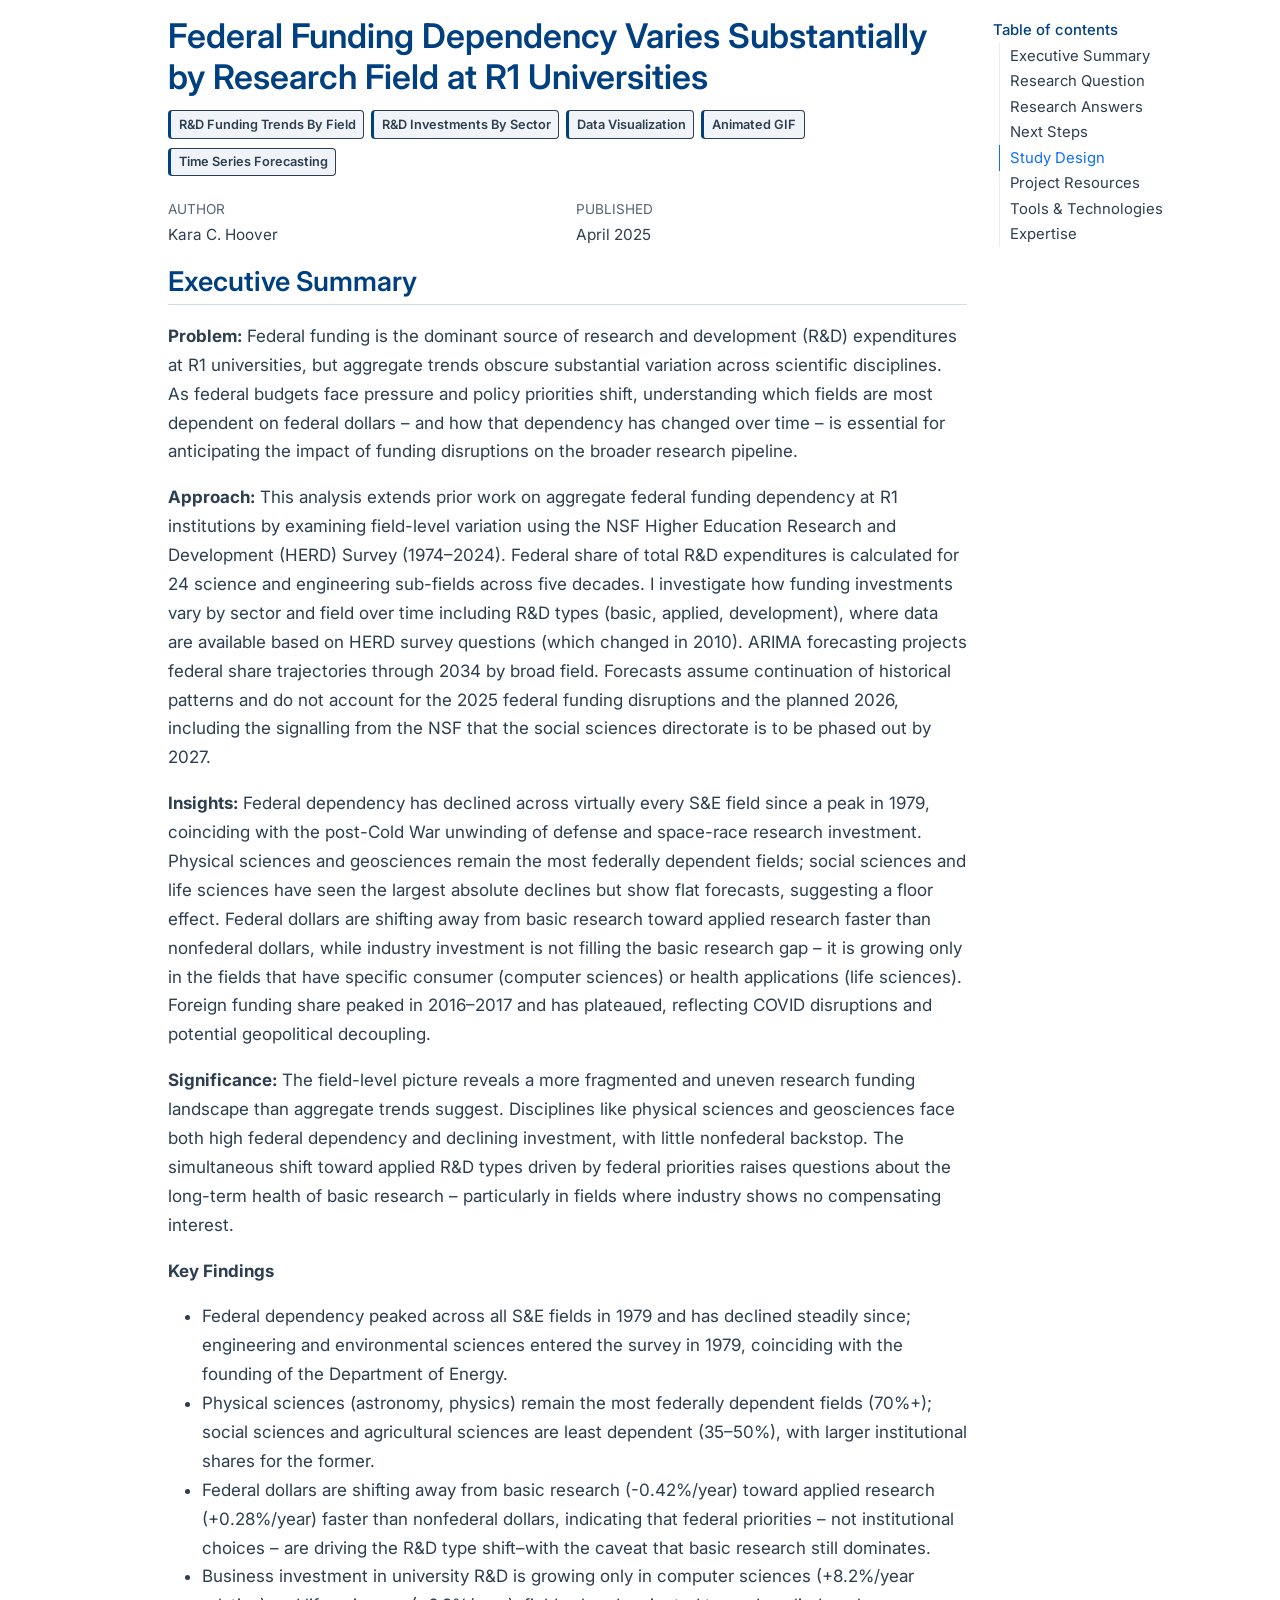
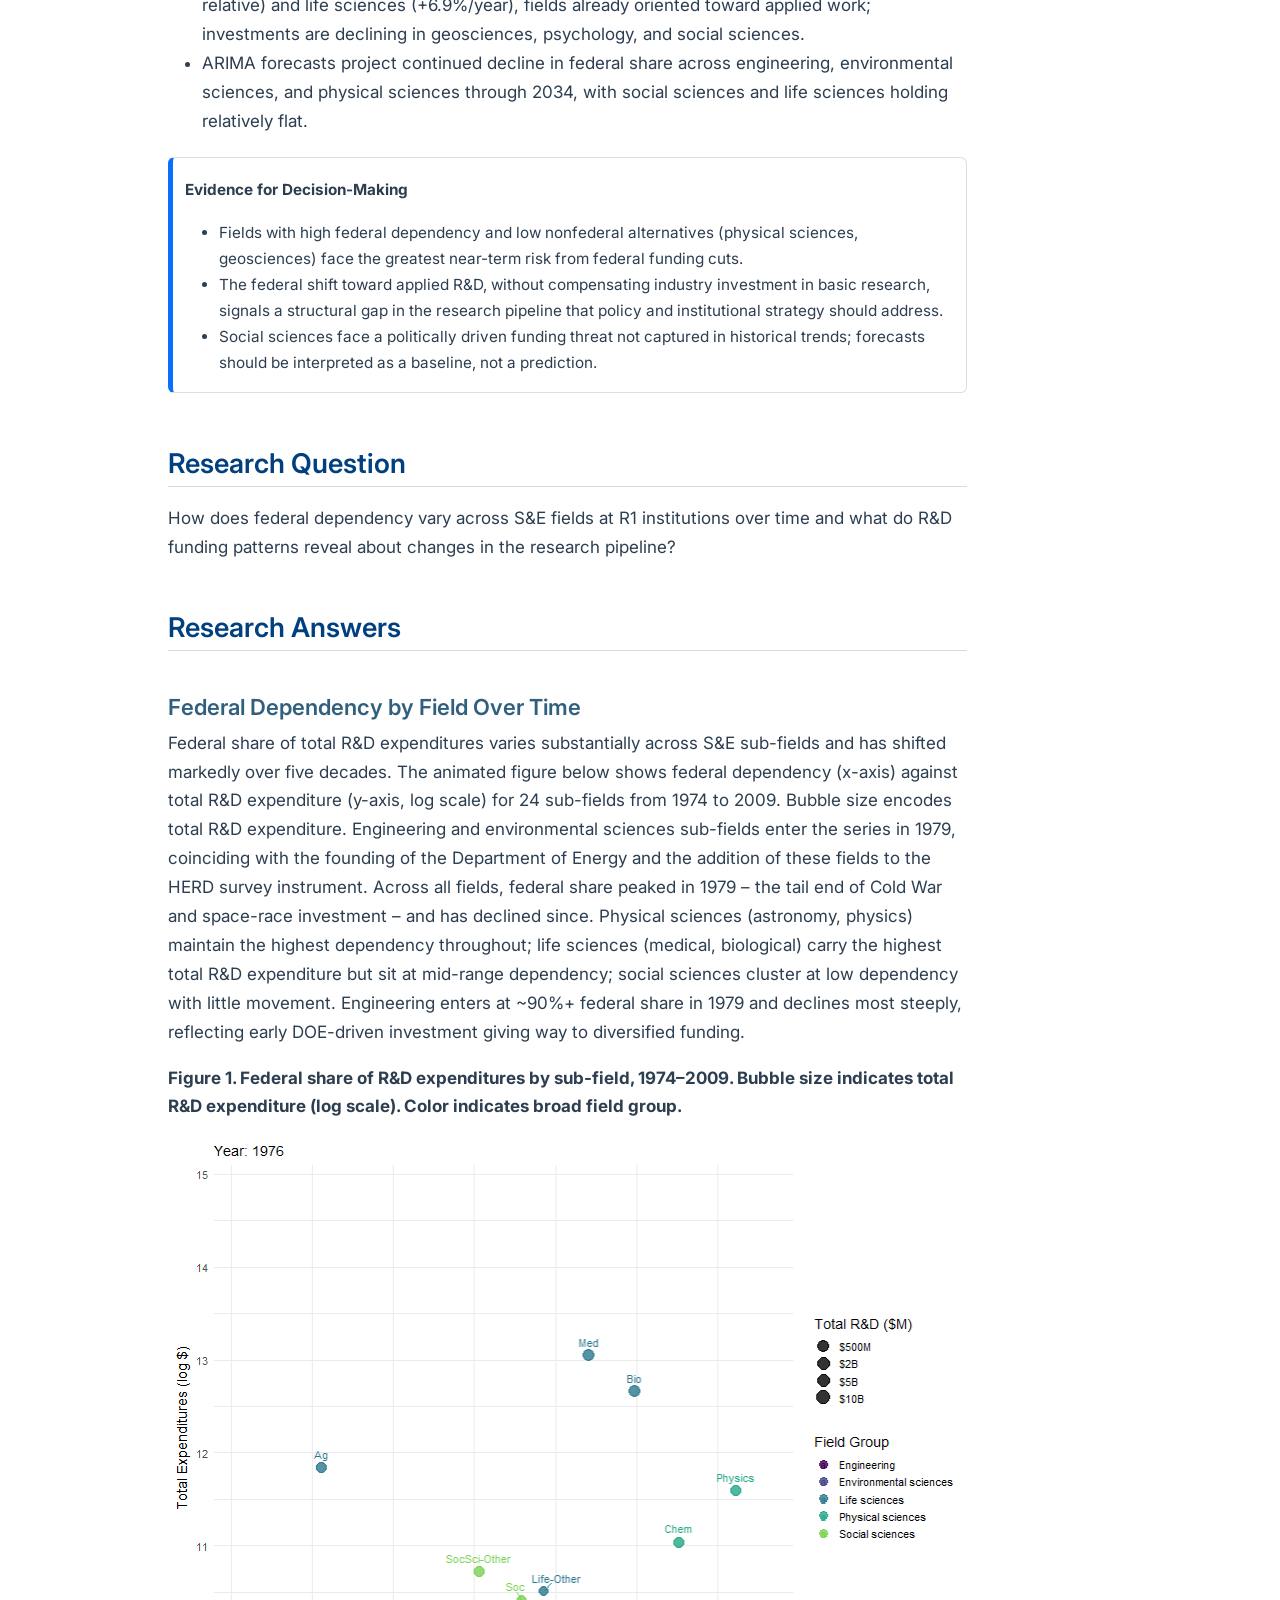
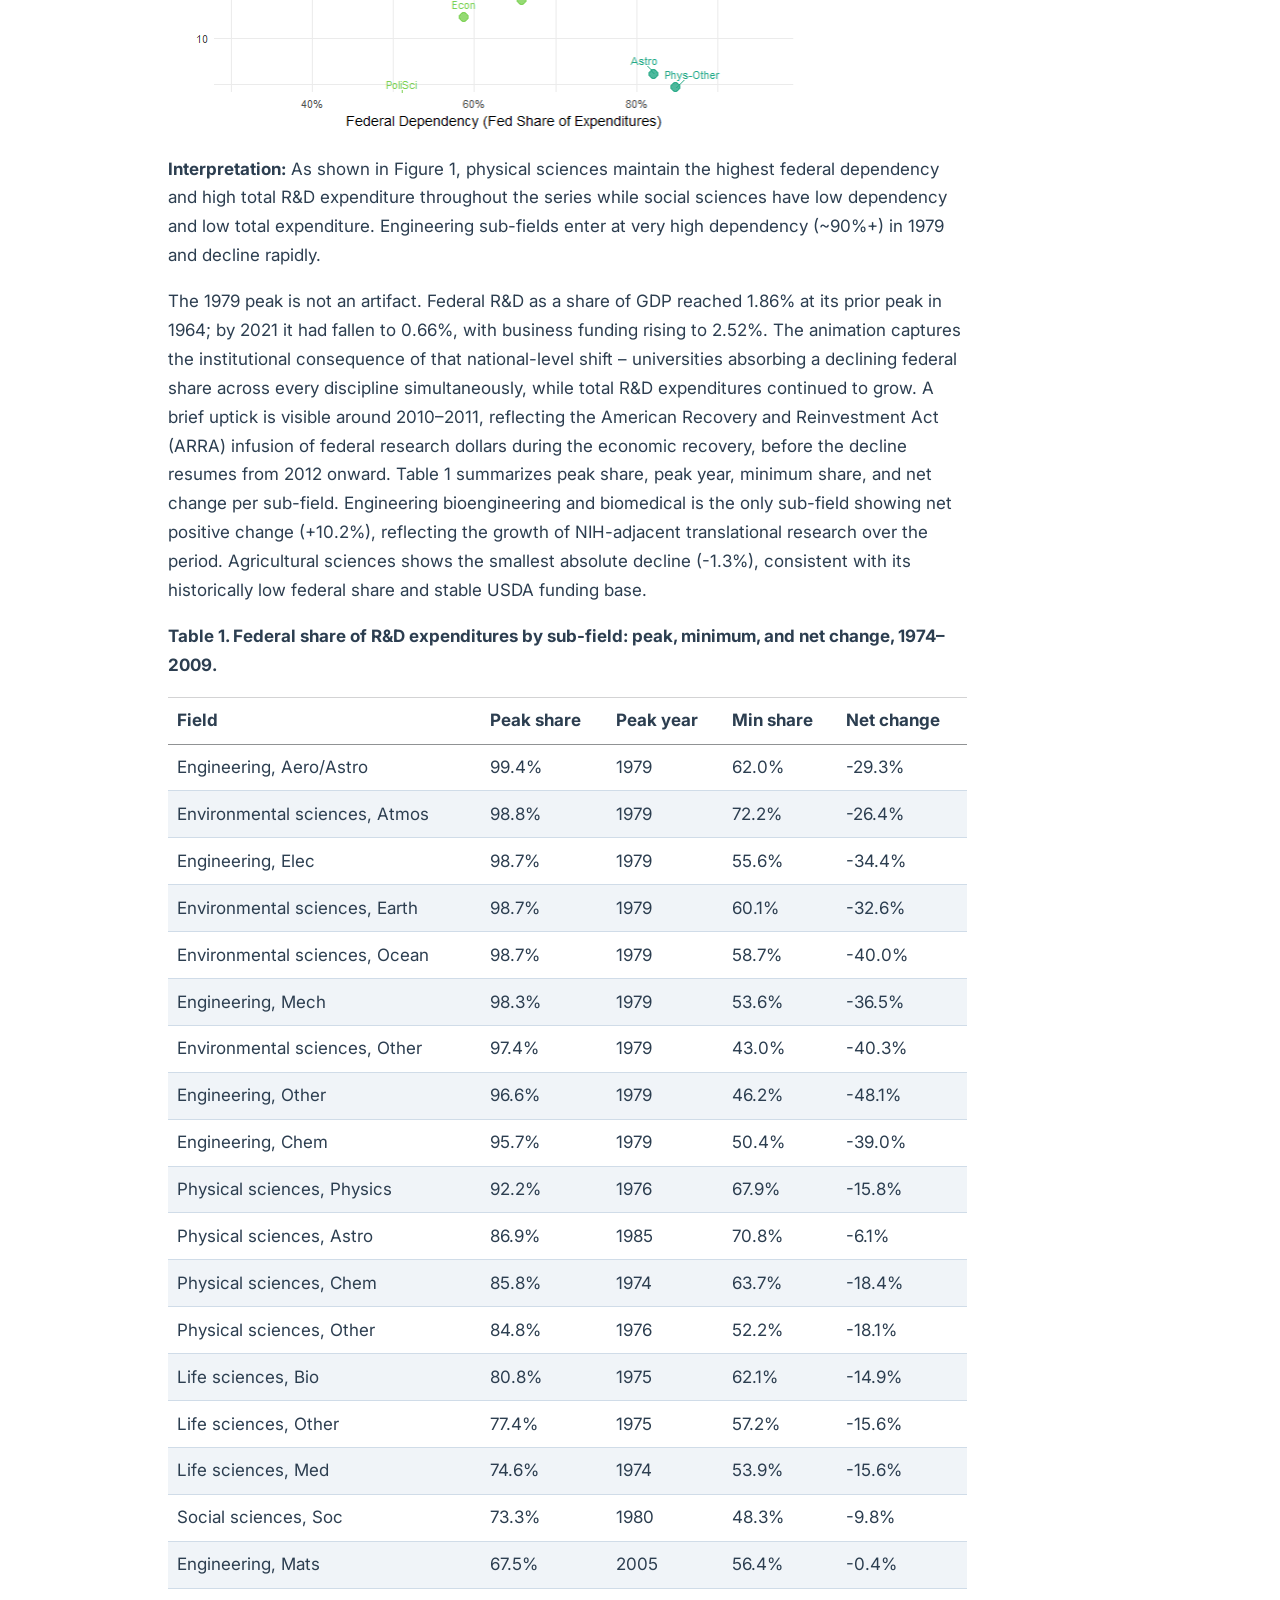
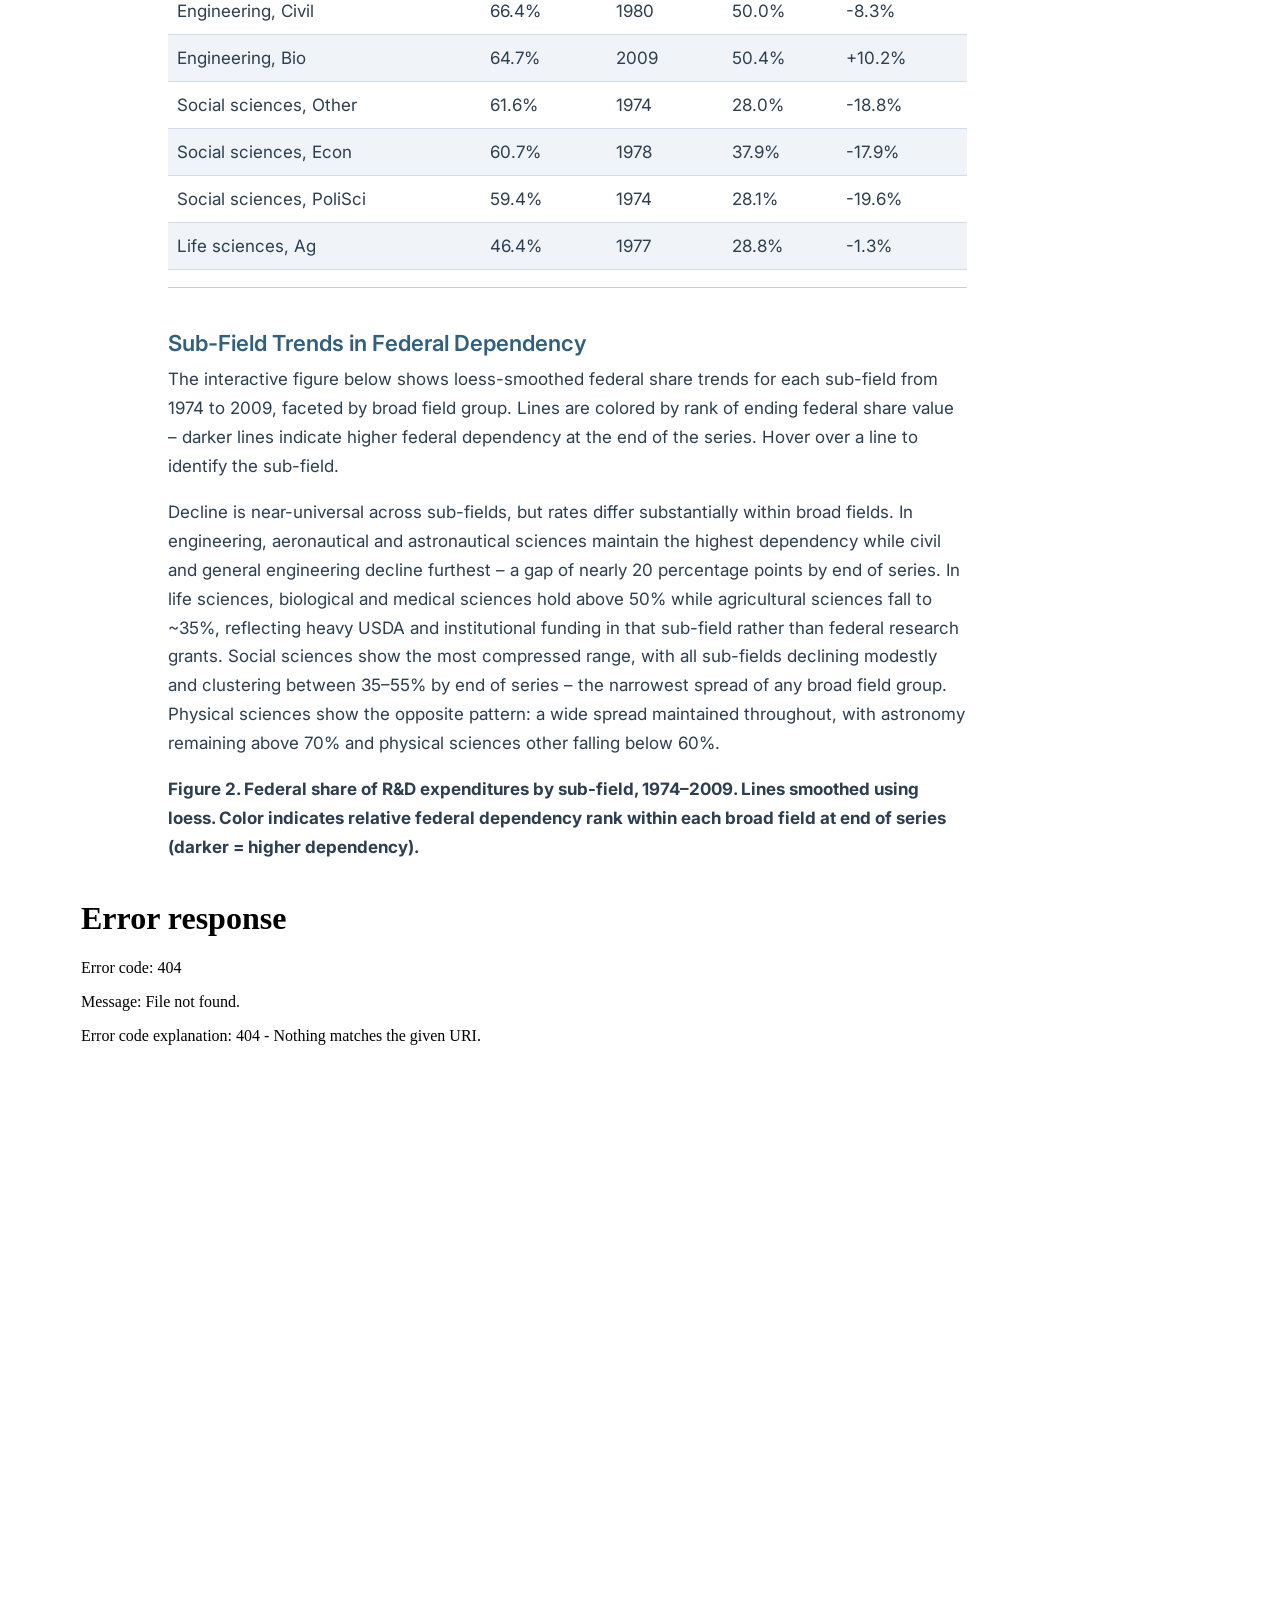
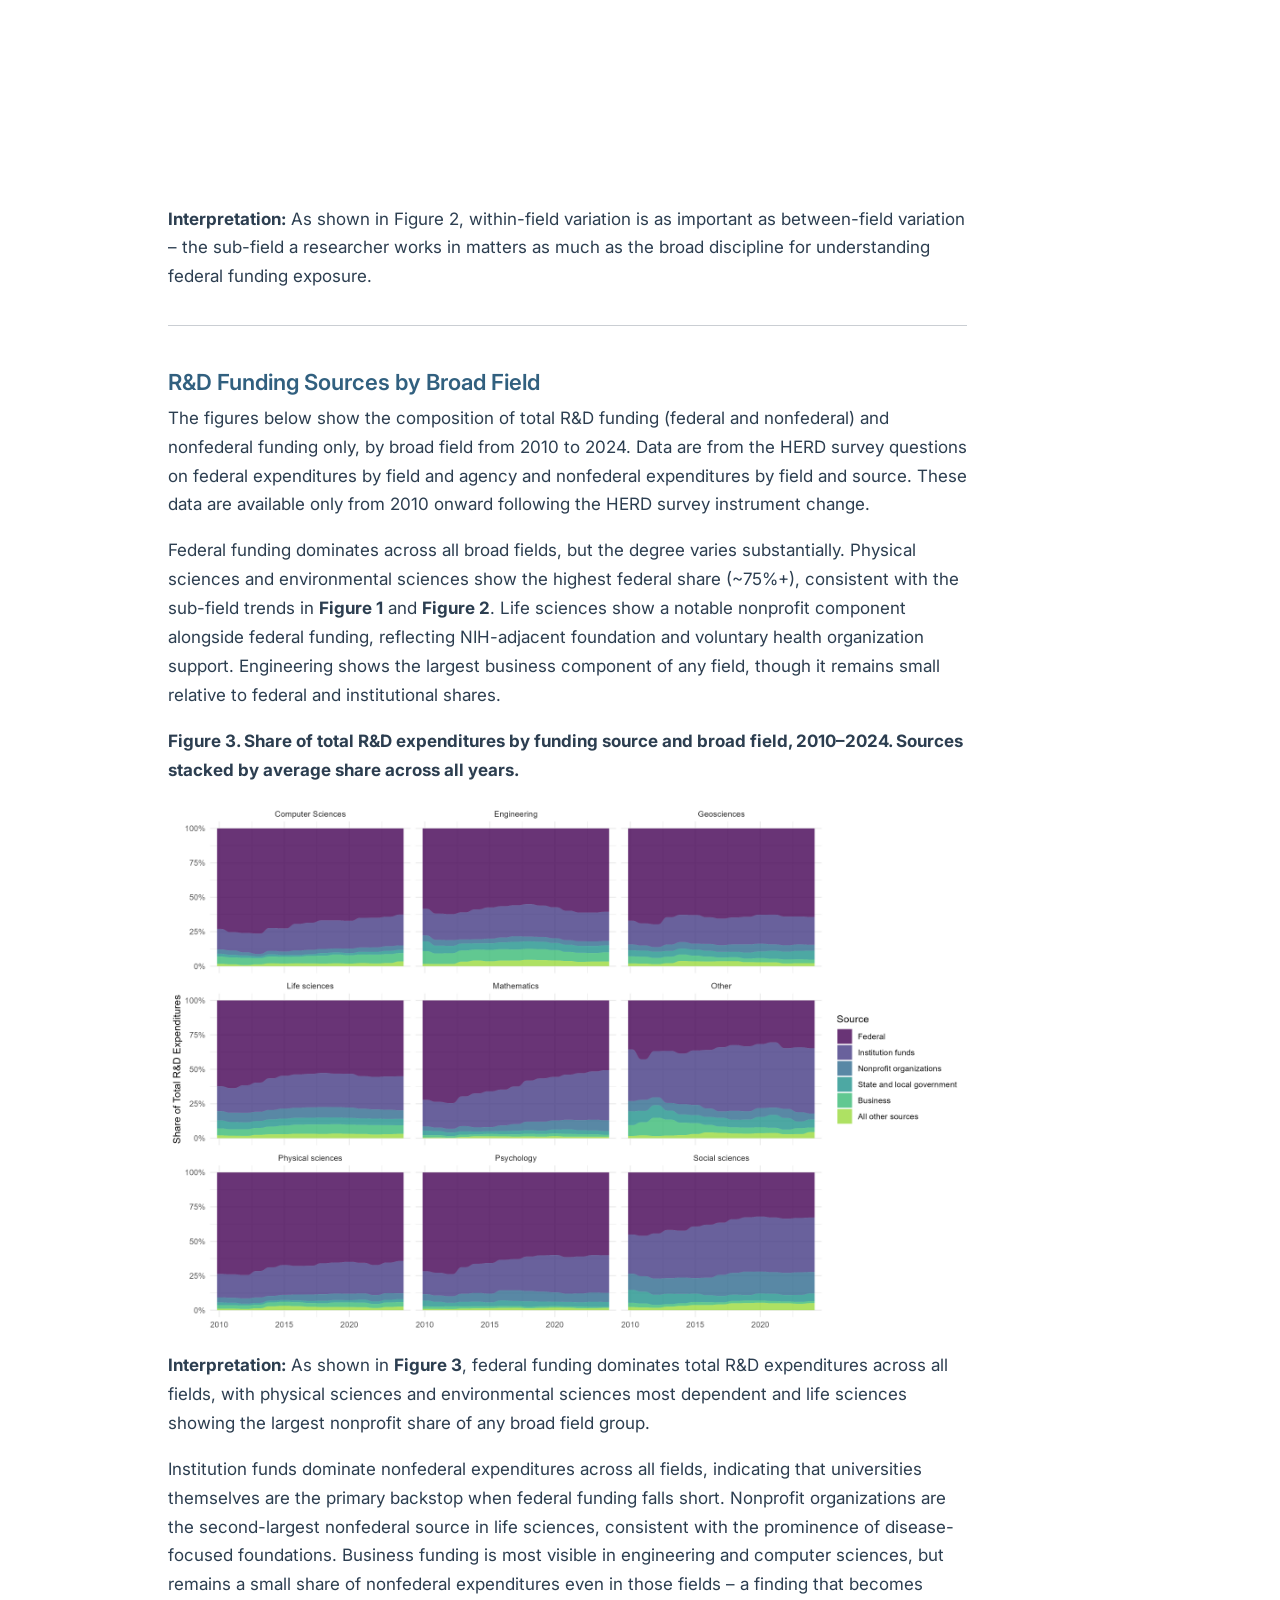
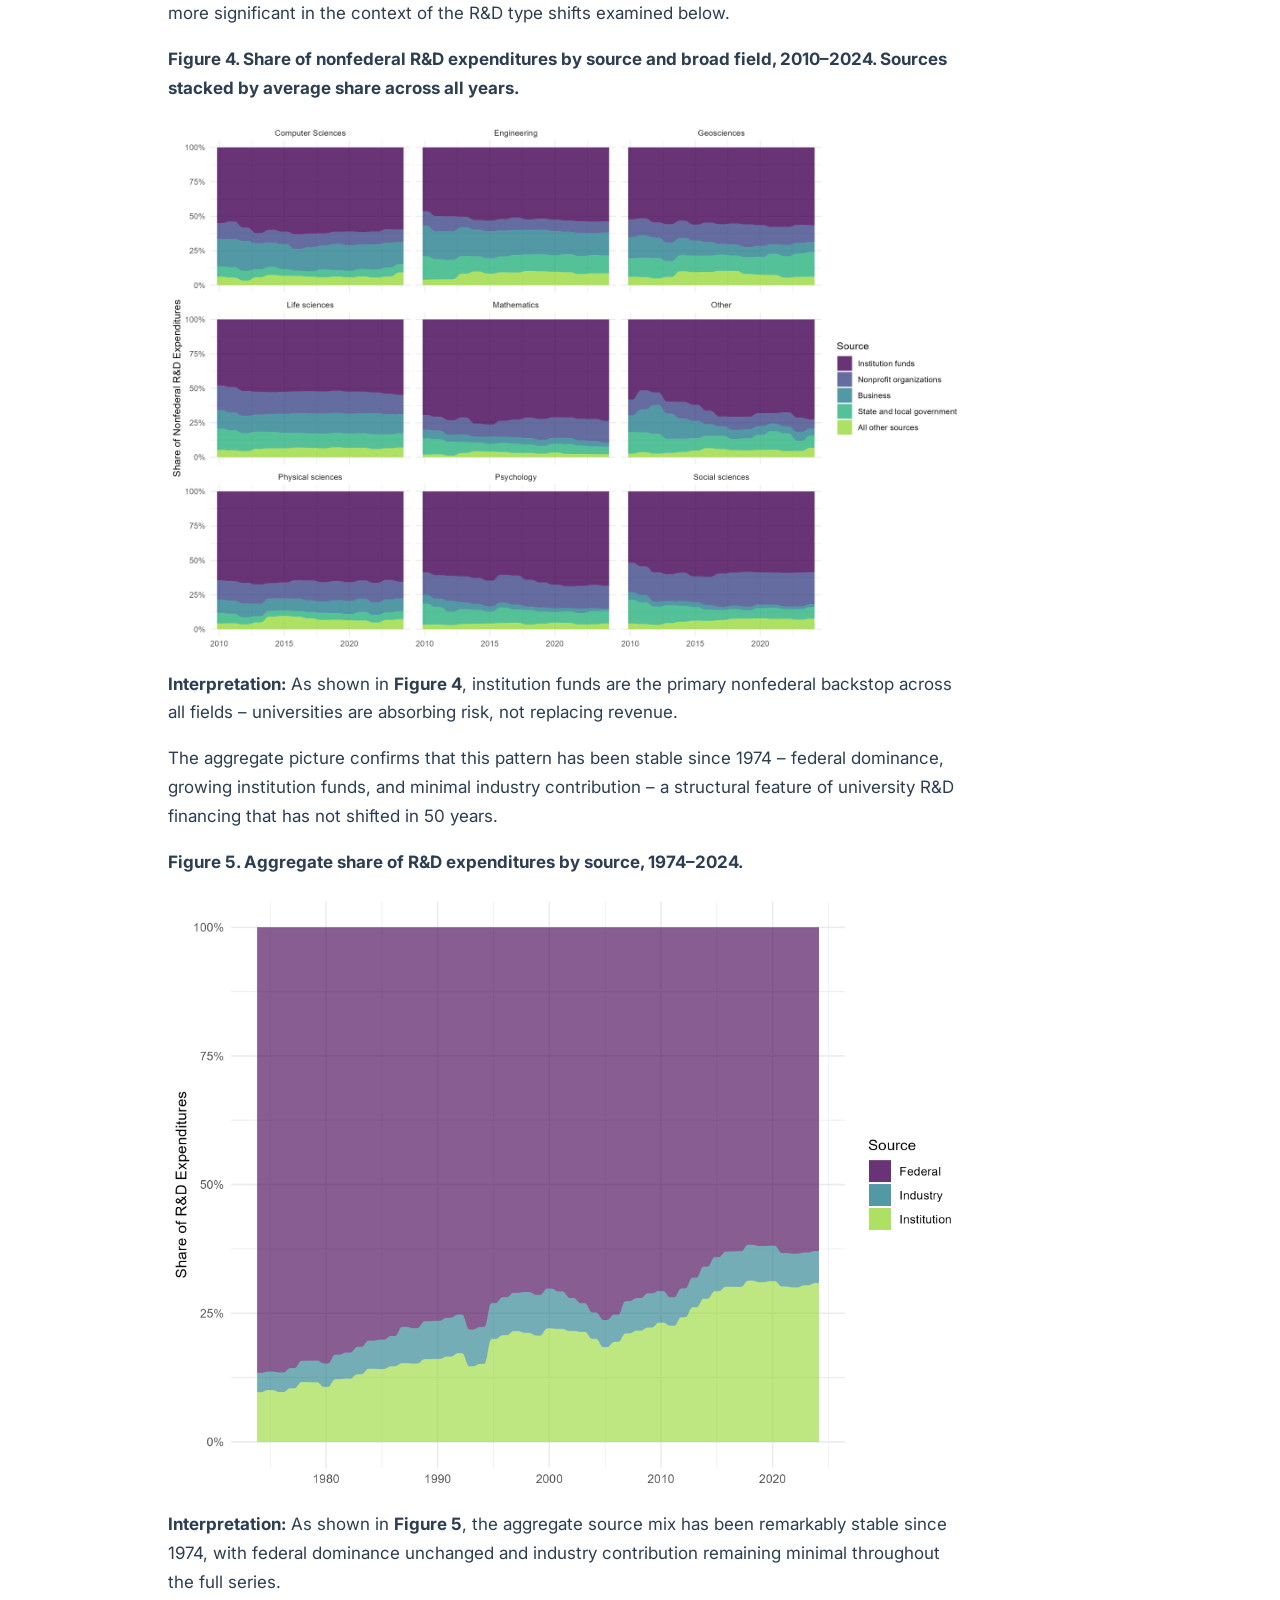
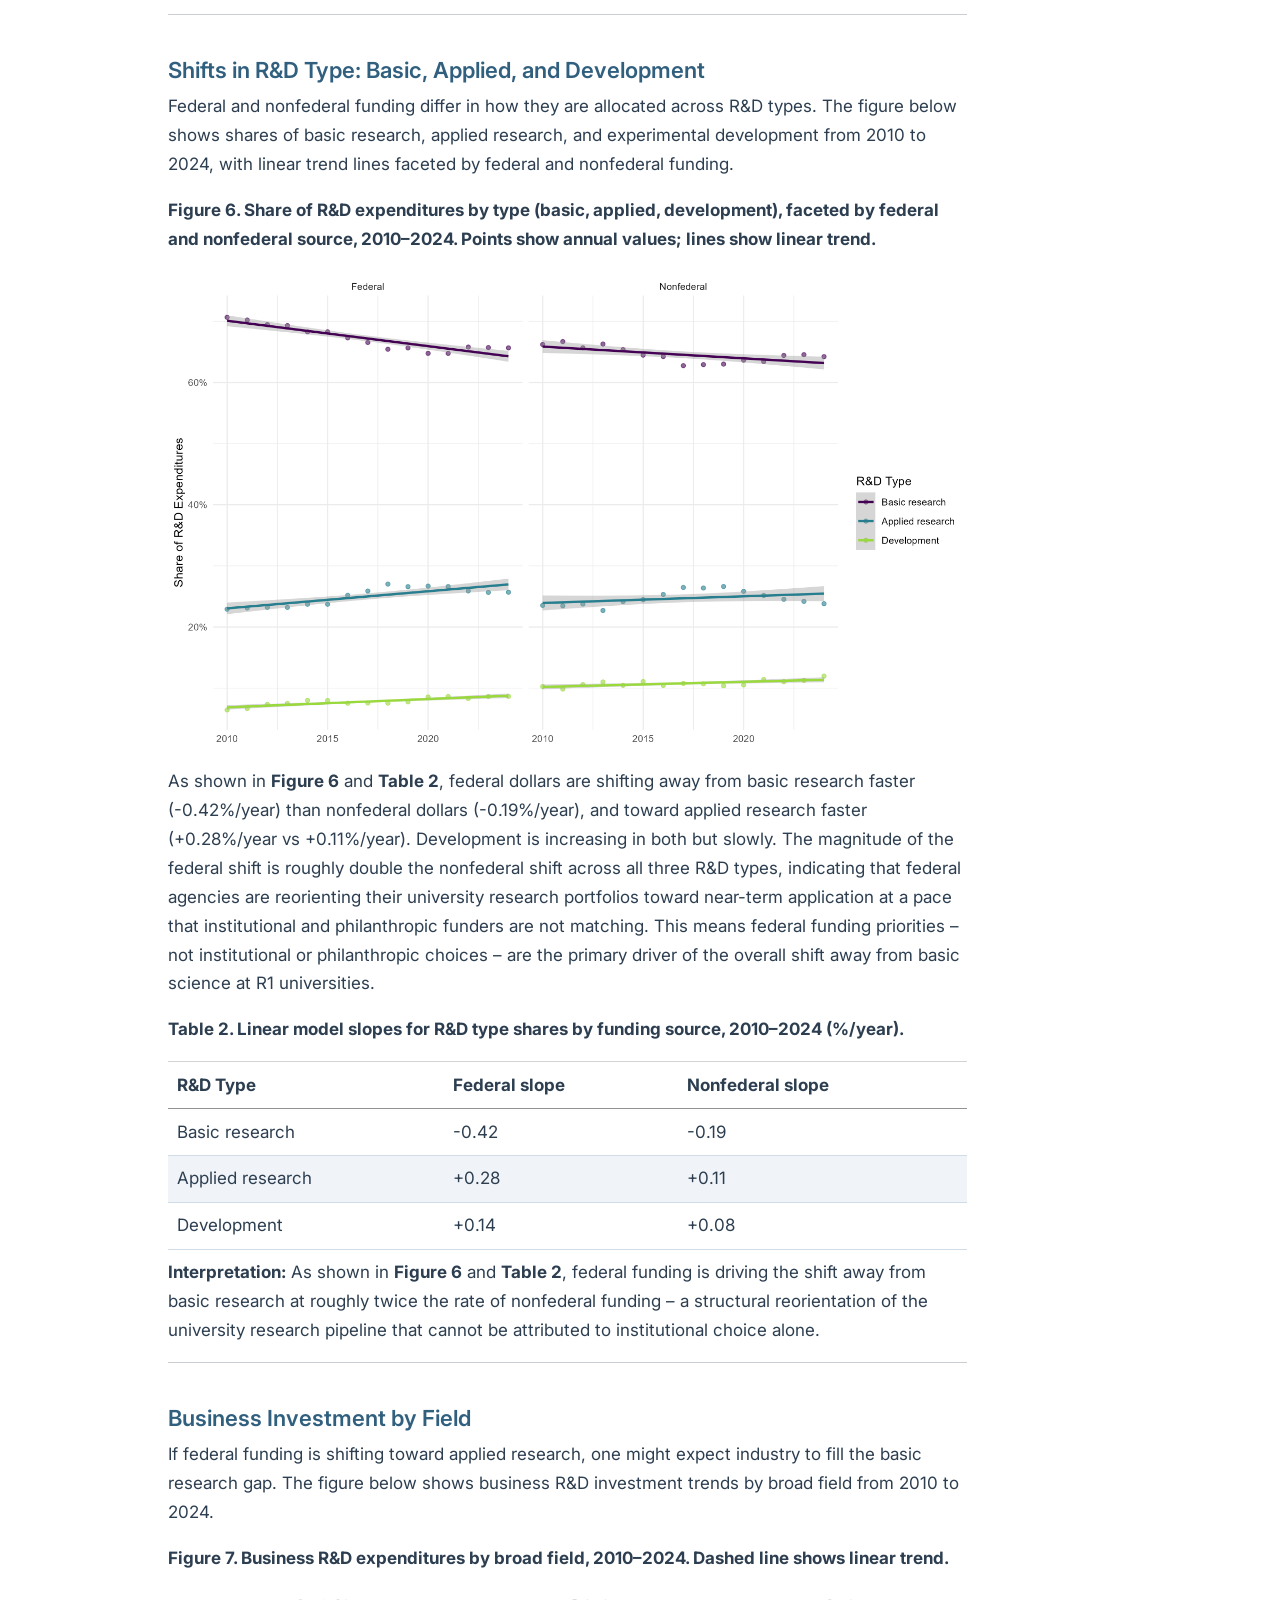
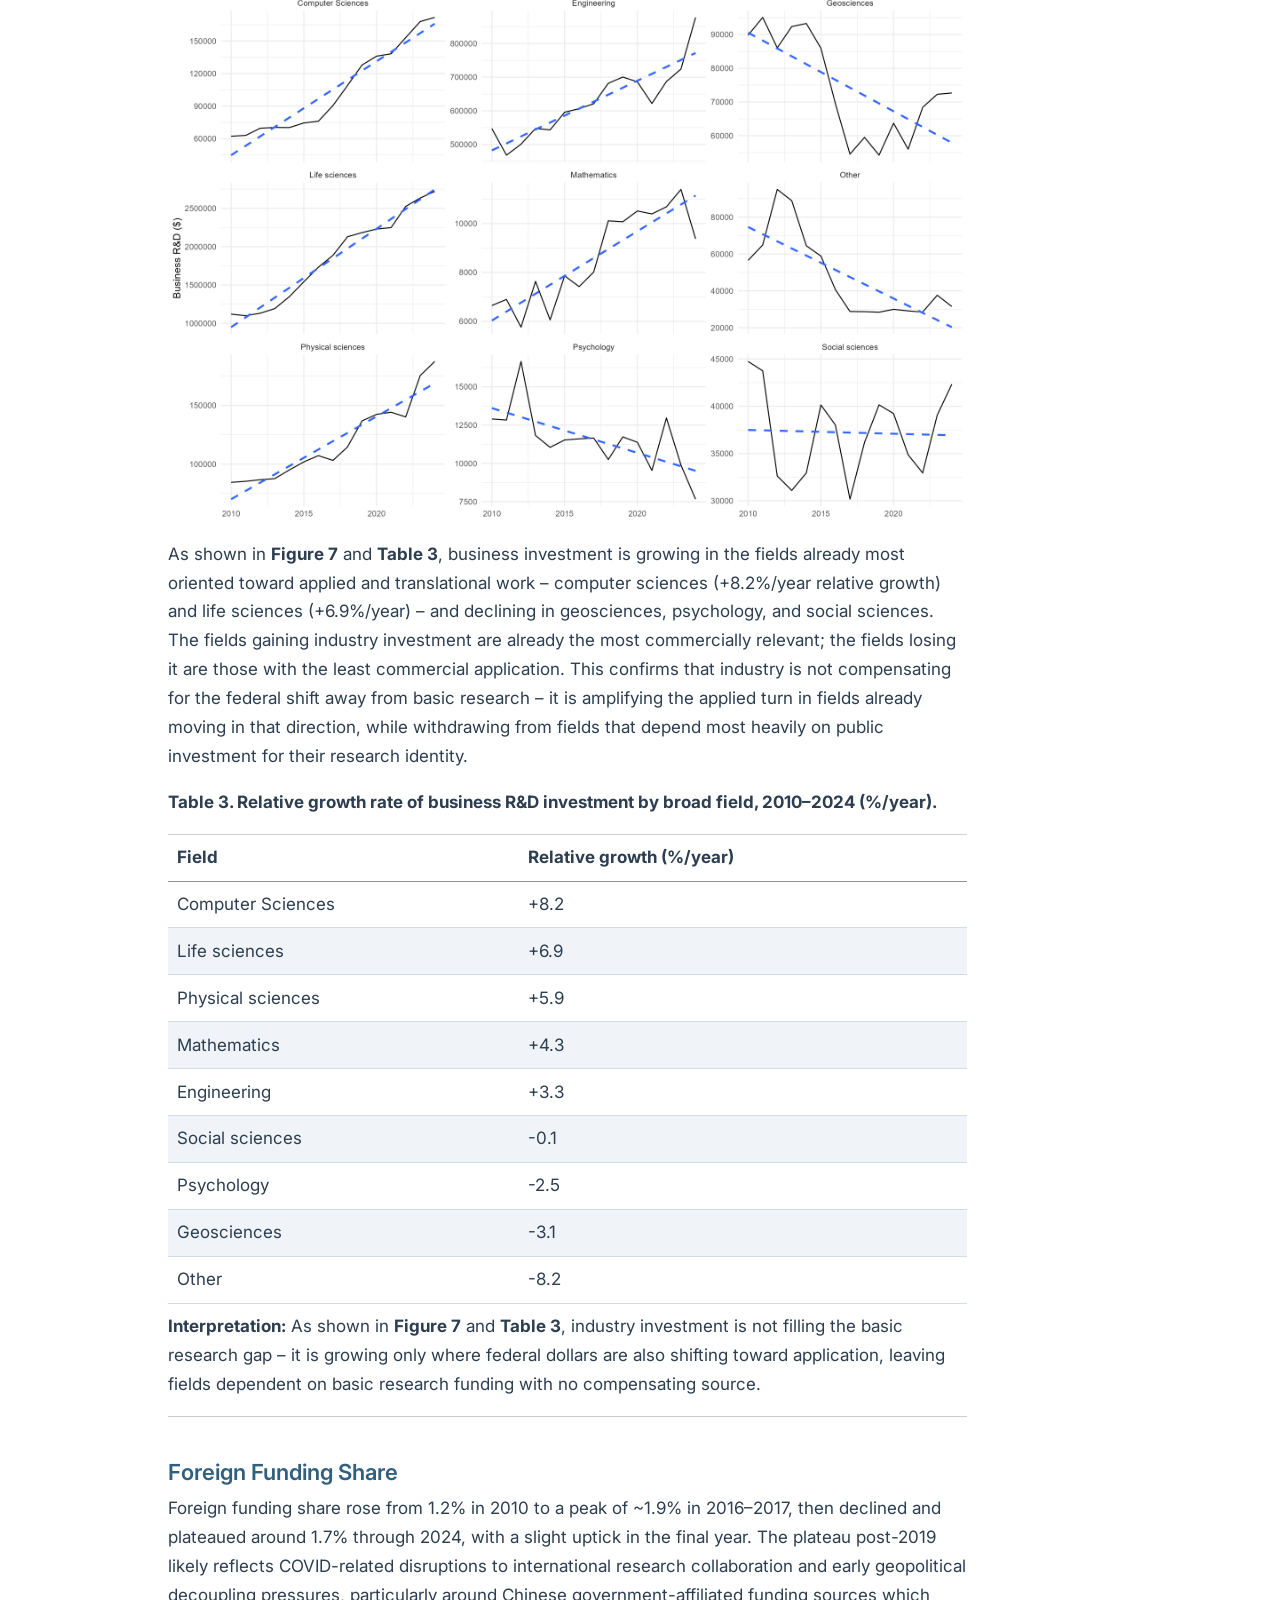
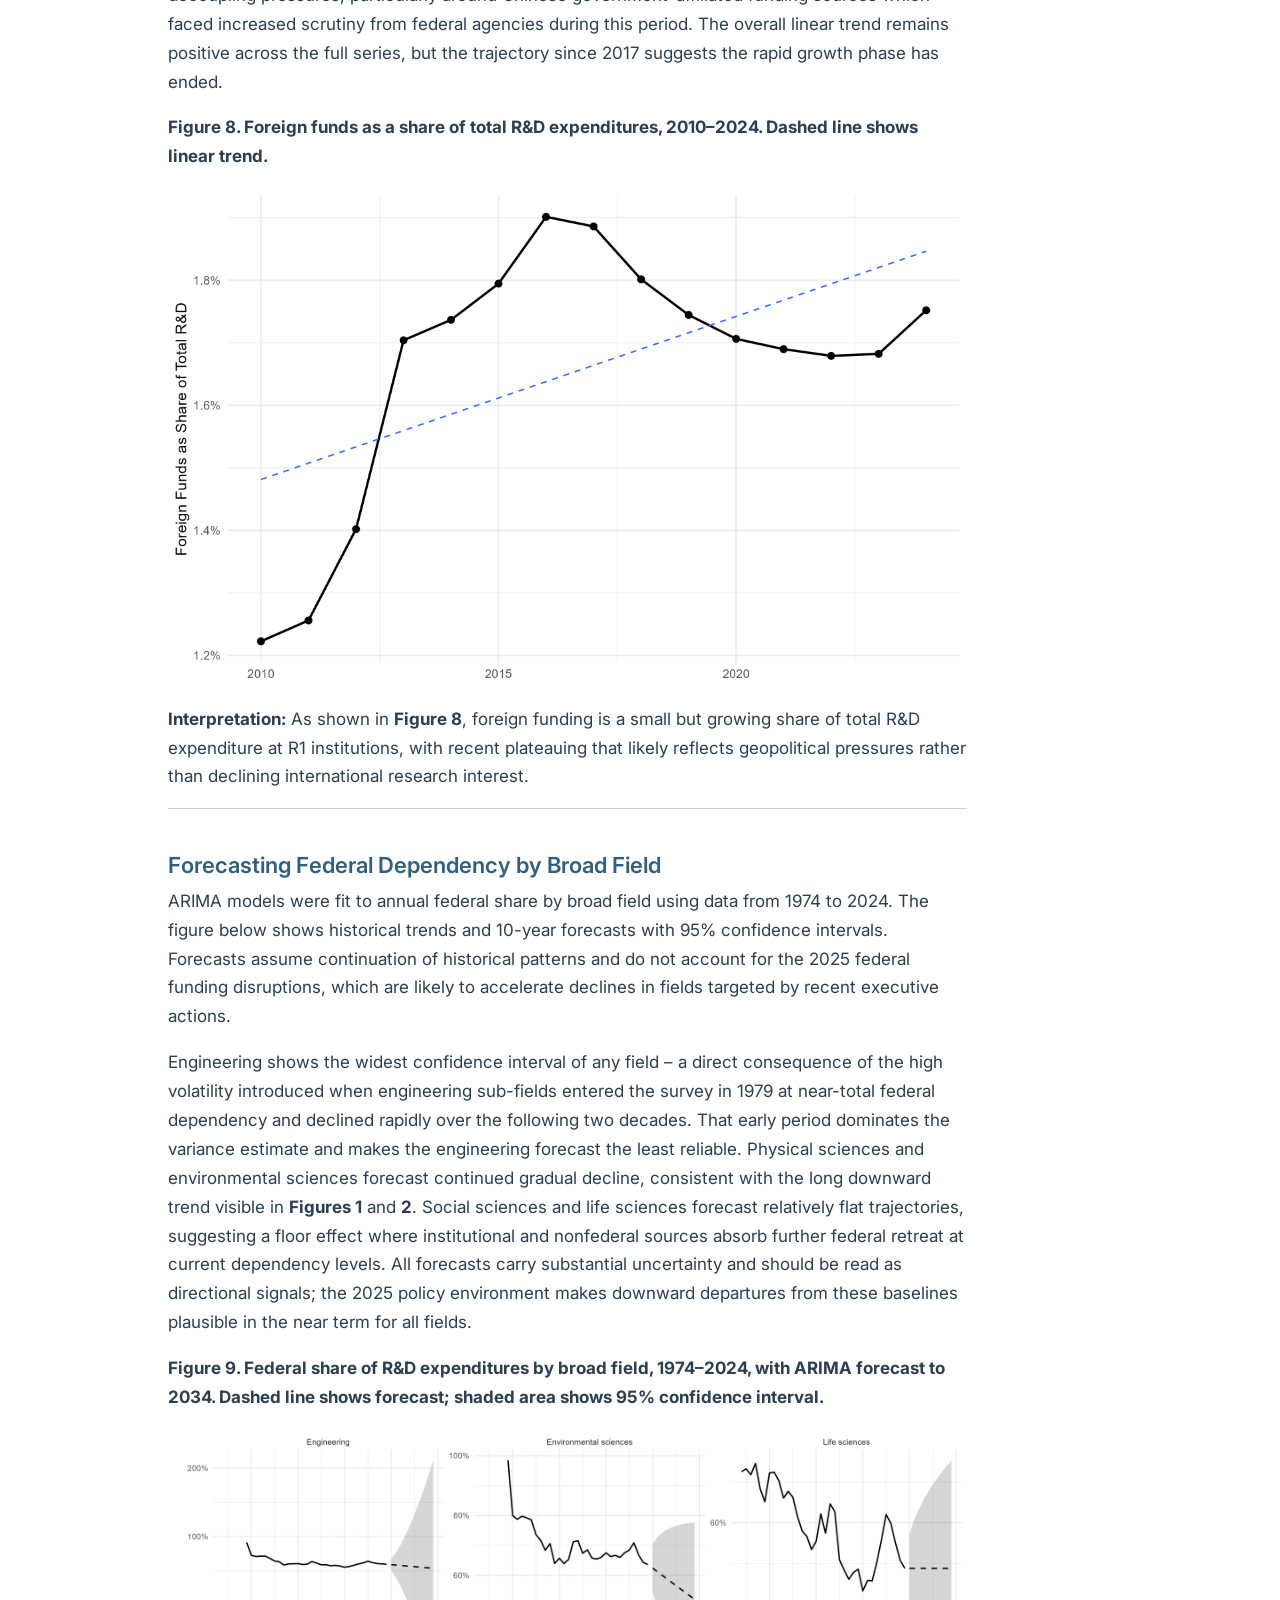
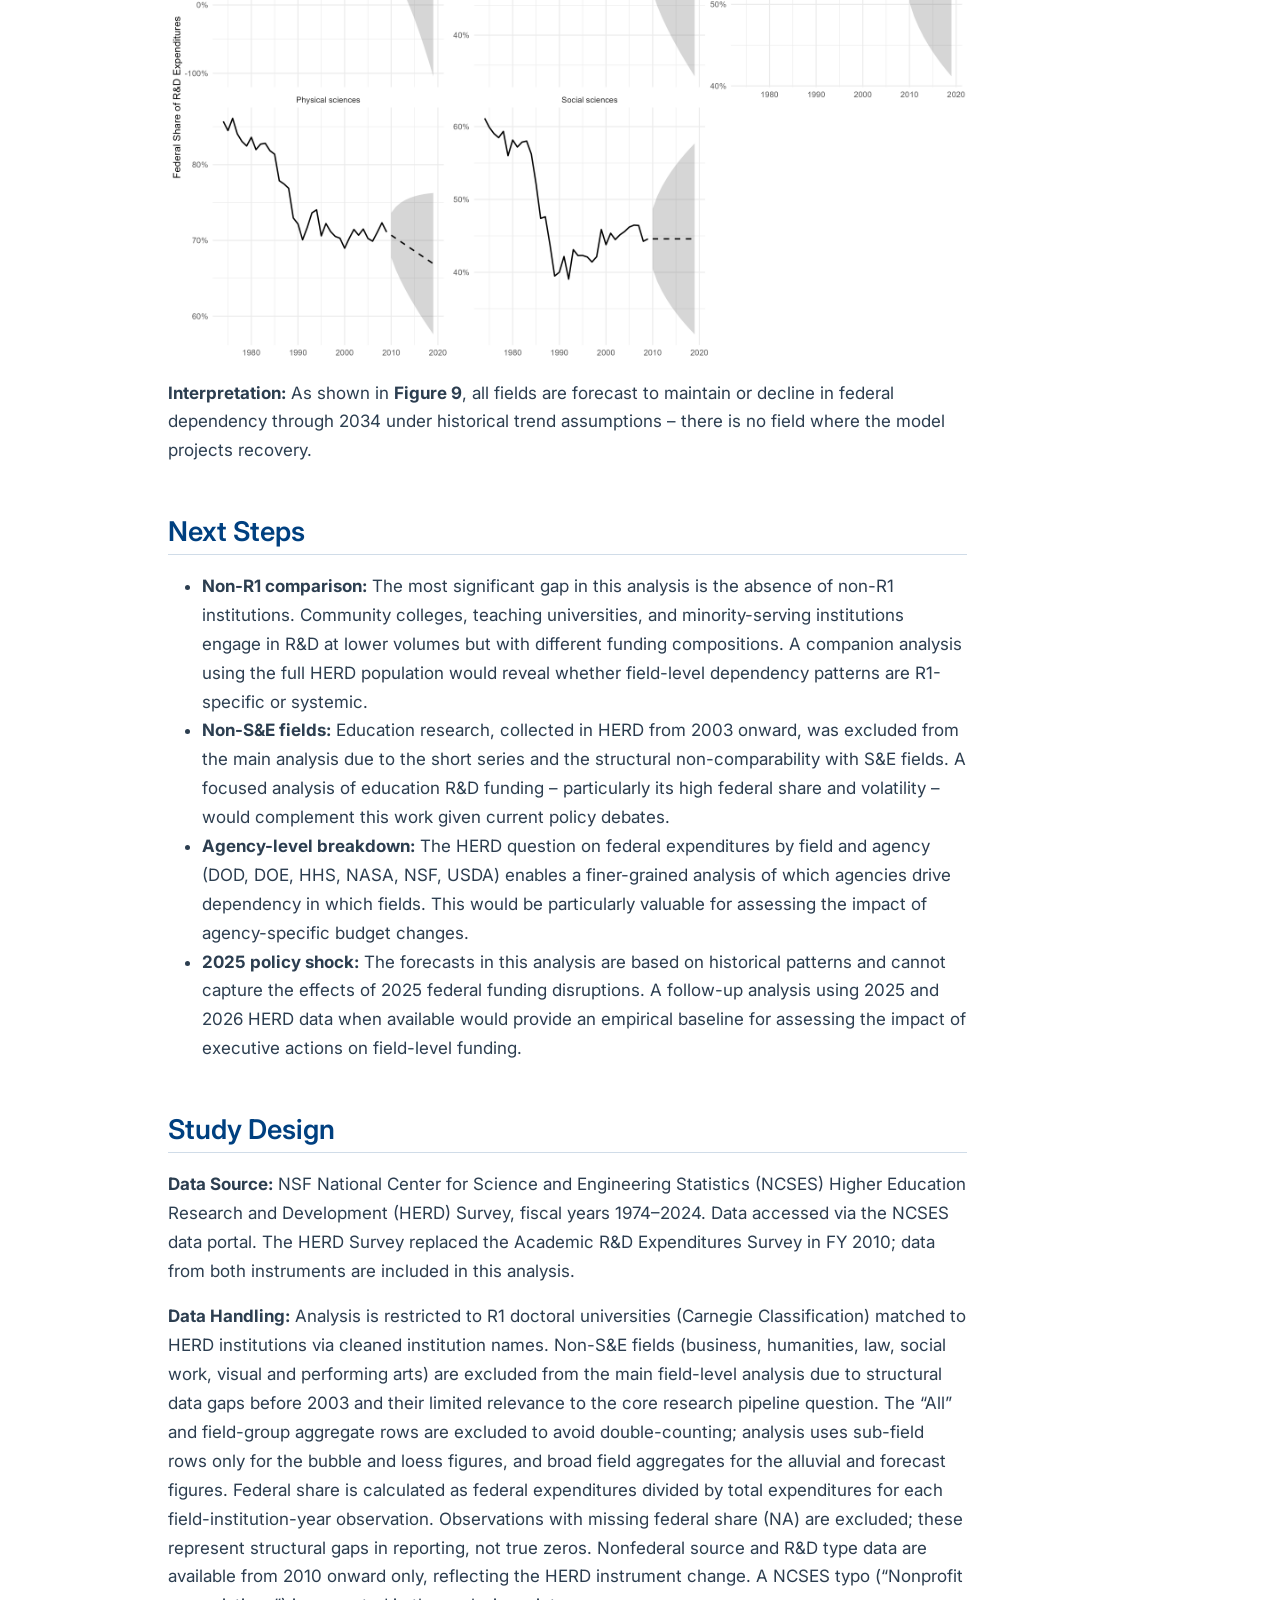
==== index.html @ 96868c5c "initial files" ====
<!DOCTYPE html>
<html xmlns="http://www.w3.org/1999/xhtml" lang="en" xml:lang="en"><head>

<meta charset="utf-8">
<meta name="generator" content="quarto-1.9.23">

<meta name="viewport" content="width=device-width, initial-scale=1.0, user-scalable=yes">

<meta name="author" content="Kara C. Hoover">

<title>Federal Funding Dependency Varies Substantially by Research Field at R1 Universities</title>
<style>
/* Default styles provided by pandoc.
** See https://pandoc.org/MANUAL.html#variables-for-html for config info.
*/
code{white-space: pre-wrap;}
span.smallcaps{font-variant: small-caps;}
div.columns{display: flex; gap: min(4vw, 1.5em);}
div.column{flex: auto; overflow-x: auto;}
div.hanging-indent{margin-left: 1.5em; text-indent: -1.5em;}
ul.task-list{list-style: none;}
ul.task-list li input[type="checkbox"] {
  width: 0.8em;
  margin: 0 0.8em 0.2em -1em; /* quarto-specific, see https://github.com/quarto-dev/quarto-cli/issues/4556 */ 
  vertical-align: middle;
}
</style>


<script src="r1-federal-funding-dependency-fields_files/libs/clipboard/clipboard.min.js"></script>
<script src="r1-federal-funding-dependency-fields_files/libs/quarto-html/quarto.js" type="module"></script>
<script src="r1-federal-funding-dependency-fields_files/libs/quarto-html/tabsets/tabsets.js" type="module"></script>
<script src="r1-federal-funding-dependency-fields_files/libs/quarto-html/axe/axe-check.js" type="module"></script>
<script src="r1-federal-funding-dependency-fields_files/libs/quarto-html/popper.min.js"></script>
<script src="r1-federal-funding-dependency-fields_files/libs/quarto-html/tippy.umd.min.js"></script>
<script src="r1-federal-funding-dependency-fields_files/libs/quarto-html/anchor.min.js"></script>
<link href="r1-federal-funding-dependency-fields_files/libs/quarto-html/tippy.css" rel="stylesheet">
<link href="r1-federal-funding-dependency-fields_files/libs/quarto-html/quarto-syntax-highlighting-076ecbd647e1f0418c5051713cd9b730.css" rel="stylesheet" id="quarto-text-highlighting-styles">
<script src="r1-federal-funding-dependency-fields_files/libs/bootstrap/bootstrap.min.js"></script>
<link href="r1-federal-funding-dependency-fields_files/libs/bootstrap/bootstrap-icons.css" rel="stylesheet">
<link href="r1-federal-funding-dependency-fields_files/libs/bootstrap/bootstrap-547e859215a1047392d8d450828ef99e.min.css" rel="stylesheet" append-hash="true" id="quarto-bootstrap" data-mode="light">


</head>

<body class="blues quarto-light">

<div id="quarto-content" class="page-columns page-rows-contents page-layout-article">
<div id="quarto-margin-sidebar" class="sidebar margin-sidebar">
  <nav id="TOC" role="doc-toc" class="toc-active">
    <h2 id="toc-title">Table of contents</h2>
   
  <ul>
  <li><a href="#executive-summary" id="toc-executive-summary" class="nav-link active" data-scroll-target="#executive-summary">Executive Summary</a></li>
  <li><a href="#research-question" id="toc-research-question" class="nav-link" data-scroll-target="#research-question">Research Question</a></li>
  <li><a href="#research-answers" id="toc-research-answers" class="nav-link" data-scroll-target="#research-answers">Research Answers</a>
  <ul class="collapse">
  <li><a href="#federal-dependency-by-field-over-time" id="toc-federal-dependency-by-field-over-time" class="nav-link" data-scroll-target="#federal-dependency-by-field-over-time">Federal Dependency by Field Over Time</a></li>
  <li><a href="#sub-field-trends-in-federal-dependency" id="toc-sub-field-trends-in-federal-dependency" class="nav-link" data-scroll-target="#sub-field-trends-in-federal-dependency">Sub-Field Trends in Federal Dependency</a></li>
  <li><a href="#rd-funding-sources-by-broad-field" id="toc-rd-funding-sources-by-broad-field" class="nav-link" data-scroll-target="#rd-funding-sources-by-broad-field">R&amp;D Funding Sources by Broad Field</a></li>
  <li><a href="#shifts-in-rd-type-basic-applied-and-development" id="toc-shifts-in-rd-type-basic-applied-and-development" class="nav-link" data-scroll-target="#shifts-in-rd-type-basic-applied-and-development">Shifts in R&amp;D Type: Basic, Applied, and Development</a></li>
  <li><a href="#business-investment-by-field" id="toc-business-investment-by-field" class="nav-link" data-scroll-target="#business-investment-by-field">Business Investment by Field</a></li>
  <li><a href="#foreign-funding-share" id="toc-foreign-funding-share" class="nav-link" data-scroll-target="#foreign-funding-share">Foreign Funding Share</a></li>
  <li><a href="#forecasting-federal-dependency-by-broad-field" id="toc-forecasting-federal-dependency-by-broad-field" class="nav-link" data-scroll-target="#forecasting-federal-dependency-by-broad-field">Forecasting Federal Dependency by Broad Field</a></li>
  </ul></li>
  <li><a href="#next-steps" id="toc-next-steps" class="nav-link" data-scroll-target="#next-steps">Next Steps</a></li>
  <li><a href="#study-design" id="toc-study-design" class="nav-link" data-scroll-target="#study-design">Study Design</a></li>
  <li><a href="#project-resources" id="toc-project-resources" class="nav-link" data-scroll-target="#project-resources">Project Resources</a></li>
  <li><a href="#tools-technologies" id="toc-tools-technologies" class="nav-link" data-scroll-target="#tools-technologies">Tools &amp; Technologies</a></li>
  <li><a href="#expertise" id="toc-expertise" class="nav-link" data-scroll-target="#expertise">Expertise</a></li>
  </ul>
</nav>
</div>
<main class="content page-columns page-full" id="quarto-document-content">

<header id="title-block-header" class="quarto-title-block default">
<div class="quarto-title">
<h1 class="title">Federal Funding Dependency Varies Substantially by Research Field at R1 Universities</h1>
  <div class="quarto-categories">
    <div class="quarto-category">R&amp;D Funding Trends by Field</div>
    <div class="quarto-category">R&amp;D Investments by Sector</div>
    <div class="quarto-category">Data Visualization</div>
    <div class="quarto-category">Animated GIF</div>
    <div class="quarto-category">Time Series Forecasting</div>
  </div>
  </div>



<div class="quarto-title-meta">

    <div>
    <div class="quarto-title-meta-heading">Author</div>
    <div class="quarto-title-meta-contents">
             <p>Kara C. Hoover </p>
          </div>
  </div>
    
    <div>
    <div class="quarto-title-meta-heading">Published</div>
    <div class="quarto-title-meta-contents">
      <p class="date">April 2025</p>
    </div>
  </div>
  
    
  </div>
  


</header>


<section id="executive-summary" class="level2">
<h2 class="anchored" data-anchor-id="executive-summary">Executive Summary</h2>
<p><strong>Problem:</strong> Federal funding is the dominant source of research and development (R&amp;D) expenditures at R1 universities, but aggregate trends obscure substantial variation across scientific disciplines. As federal budgets face pressure and policy priorities shift, understanding which fields are most dependent on federal dollars – and how that dependency has changed over time – is essential for anticipating the impact of funding disruptions on the broader research pipeline.</p>
<p><strong>Approach:</strong> This analysis extends prior work on aggregate federal funding dependency at R1 institutions by examining field-level variation using the NSF Higher Education Research and Development (HERD) Survey (1974–2024). Federal share of total R&amp;D expenditures is calculated for 24 science and engineering sub-fields across five decades. I investigate how funding investments vary by sector and field over time including R&amp;D types (basic, applied, development), where data are available based on HERD survey questions (which changed in 2010). ARIMA forecasting projects federal share trajectories through 2034 by broad field. Forecasts assume continuation of historical patterns and do not account for the 2025 federal funding disruptions and the planned 2026, including the signalling from the NSF that the social sciences directorate is to be phased out by 2027.</p>
<p><strong>Insights:</strong> Federal dependency has declined across virtually every S&amp;E field since a peak in 1979, coinciding with the post-Cold War unwinding of defense and space-race research investment. Physical sciences and geosciences remain the most federally dependent fields; social sciences and life sciences have seen the largest absolute declines but show flat forecasts, suggesting a floor effect. Federal dollars are shifting away from basic research toward applied research faster than nonfederal dollars, while industry investment is not filling the basic research gap – it is growing only in the fields that have specific consumer (computer sciences) or health applications (life sciences). Foreign funding share peaked in 2016–2017 and has plateaued, reflecting COVID disruptions and potential geopolitical decoupling.</p>
<p><strong>Significance:</strong> The field-level picture reveals a more fragmented and uneven research funding landscape than aggregate trends suggest. Disciplines like physical sciences and geosciences face both high federal dependency and declining investment, with little nonfederal backstop. The simultaneous shift toward applied R&amp;D types driven by federal priorities raises questions about the long-term health of basic research – particularly in fields where industry shows no compensating interest.</p>
<p><strong>Key Findings</strong></p>
<ul>
<li>Federal dependency peaked across all S&amp;E fields in 1979 and has declined steadily since; engineering and environmental sciences entered the survey in 1979, coinciding with the founding of the Department of Energy.</li>
<li>Physical sciences (astronomy, physics) remain the most federally dependent fields (70%+); social sciences and agricultural sciences are least dependent (35–50%), with larger institutional shares for the former.</li>
<li>Federal dollars are shifting away from basic research (-0.42%/year) toward applied research (+0.28%/year) faster than nonfederal dollars, indicating that federal priorities – not institutional choices – are driving the R&amp;D type shift–with the caveat that basic research still dominates.</li>
<li>Business investment in university R&amp;D is growing only in computer sciences (+8.2%/year relative) and life sciences (+6.9%/year), fields already oriented toward applied work; investments are declining in geosciences, psychology, and social sciences.</li>
<li>ARIMA forecasts project continued decline in federal share across engineering, environmental sciences, and physical sciences through 2034, with social sciences and life sciences holding relatively flat.</li>
</ul>
<div class="callout callout-style-simple callout-note no-icon">
<div class="callout-body d-flex">
<div class="callout-icon-container">
<i class="callout-icon no-icon"></i>
</div>
<div class="callout-body-container">
<p><strong>Evidence for Decision-Making</strong></p>
<ul>
<li>Fields with high federal dependency and low nonfederal alternatives (physical sciences, geosciences) face the greatest near-term risk from federal funding cuts.</li>
<li>The federal shift toward applied R&amp;D, without compensating industry investment in basic research, signals a structural gap in the research pipeline that policy and institutional strategy should address.</li>
<li>Social sciences face a politically driven funding threat not captured in historical trends; forecasts should be interpreted as a baseline, not a prediction.</li>
</ul>
</div>
</div>
</div>
</section>
<section id="research-question" class="level2">
<h2 class="anchored" data-anchor-id="research-question">Research Question</h2>
<p>How does federal dependency vary across S&amp;E fields at R1 institutions over time and what do R&amp;D funding patterns reveal about changes in the research pipeline?</p>
</section>
<section id="research-answers" class="level2 page-columns page-full">
<h2 class="anchored" data-anchor-id="research-answers">Research Answers</h2>
<section id="federal-dependency-by-field-over-time" class="level3">
<h3 class="anchored" data-anchor-id="federal-dependency-by-field-over-time">Federal Dependency by Field Over Time</h3>
<p>Federal share of total R&amp;D expenditures varies substantially across S&amp;E sub-fields and has shifted markedly over five decades. The animated figure below shows federal dependency (x-axis) against total R&amp;D expenditure (y-axis, log scale) for 24 sub-fields from 1974 to 2009. Bubble size encodes total R&amp;D expenditure. Engineering and environmental sciences sub-fields enter the series in 1979, coinciding with the founding of the Department of Energy and the addition of these fields to the HERD survey instrument. Across all fields, federal share peaked in 1979 – the tail end of Cold War and space-race investment – and has declined since. Physical sciences (astronomy, physics) maintain the highest dependency throughout; life sciences (medical, biological) carry the highest total R&amp;D expenditure but sit at mid-range dependency; social sciences cluster at low dependency with little movement. Engineering enters at ~90%+ federal share in 1979 and declines most steeply, reflecting early DOE-driven investment giving way to diversified funding.</p>
<p><strong>Figure 1. Federal share of R&amp;D expenditures by sub-field, 1974–2009. Bubble size indicates total R&amp;D expenditure (log scale). Color indicates broad field group.</strong></p>
<p><img src="outputs/field_dependency.gif" class="img-fluid"></p>
<p><strong>Interpretation:</strong> As shown in Figure 1, physical sciences maintain the highest federal dependency and high total R&amp;D expenditure throughout the series while social sciences have low dependency and low total expenditure. Engineering sub-fields enter at very high dependency (~90%+) in 1979 and decline rapidly.</p>
<p>The 1979 peak is not an artifact. Federal R&amp;D as a share of GDP reached 1.86% at its prior peak in 1964; by 2021 it had fallen to 0.66%, with business funding rising to 2.52%. The animation captures the institutional consequence of that national-level shift – universities absorbing a declining federal share across every discipline simultaneously, while total R&amp;D expenditures continued to grow. A brief uptick is visible around 2010–2011, reflecting the American Recovery and Reinvestment Act (ARRA) infusion of federal research dollars during the economic recovery, before the decline resumes from 2012 onward. Table 1 summarizes peak share, peak year, minimum share, and net change per sub-field. Engineering bioengineering and biomedical is the only sub-field showing net positive change (+10.2%), reflecting the growth of NIH-adjacent translational research over the period. Agricultural sciences shows the smallest absolute decline (-1.3%), consistent with its historically low federal share and stable USDA funding base.</p>
<p><strong>Table 1. Federal share of R&amp;D expenditures by sub-field: peak, minimum, and net change, 1974–2009.</strong></p>
<table class="caption-top table">
<thead>
<tr class="header">
<th>Field</th>
<th>Peak share</th>
<th>Peak year</th>
<th>Min share</th>
<th>Net change</th>
</tr>
</thead>
<tbody>
<tr class="odd">
<td>Engineering, Aero/Astro</td>
<td>99.4%</td>
<td>1979</td>
<td>62.0%</td>
<td>-29.3%</td>
</tr>
<tr class="even">
<td>Environmental sciences, Atmos</td>
<td>98.8%</td>
<td>1979</td>
<td>72.2%</td>
<td>-26.4%</td>
</tr>
<tr class="odd">
<td>Engineering, Elec</td>
<td>98.7%</td>
<td>1979</td>
<td>55.6%</td>
<td>-34.4%</td>
</tr>
<tr class="even">
<td>Environmental sciences, Earth</td>
<td>98.7%</td>
<td>1979</td>
<td>60.1%</td>
<td>-32.6%</td>
</tr>
<tr class="odd">
<td>Environmental sciences, Ocean</td>
<td>98.7%</td>
<td>1979</td>
<td>58.7%</td>
<td>-40.0%</td>
</tr>
<tr class="even">
<td>Engineering, Mech</td>
<td>98.3%</td>
<td>1979</td>
<td>53.6%</td>
<td>-36.5%</td>
</tr>
<tr class="odd">
<td>Environmental sciences, Other</td>
<td>97.4%</td>
<td>1979</td>
<td>43.0%</td>
<td>-40.3%</td>
</tr>
<tr class="even">
<td>Engineering, Other</td>
<td>96.6%</td>
<td>1979</td>
<td>46.2%</td>
<td>-48.1%</td>
</tr>
<tr class="odd">
<td>Engineering, Chem</td>
<td>95.7%</td>
<td>1979</td>
<td>50.4%</td>
<td>-39.0%</td>
</tr>
<tr class="even">
<td>Physical sciences, Physics</td>
<td>92.2%</td>
<td>1976</td>
<td>67.9%</td>
<td>-15.8%</td>
</tr>
<tr class="odd">
<td>Physical sciences, Astro</td>
<td>86.9%</td>
<td>1985</td>
<td>70.8%</td>
<td>-6.1%</td>
</tr>
<tr class="even">
<td>Physical sciences, Chem</td>
<td>85.8%</td>
<td>1974</td>
<td>63.7%</td>
<td>-18.4%</td>
</tr>
<tr class="odd">
<td>Physical sciences, Other</td>
<td>84.8%</td>
<td>1976</td>
<td>52.2%</td>
<td>-18.1%</td>
</tr>
<tr class="even">
<td>Life sciences, Bio</td>
<td>80.8%</td>
<td>1975</td>
<td>62.1%</td>
<td>-14.9%</td>
</tr>
<tr class="odd">
<td>Life sciences, Other</td>
<td>77.4%</td>
<td>1975</td>
<td>57.2%</td>
<td>-15.6%</td>
</tr>
<tr class="even">
<td>Life sciences, Med</td>
<td>74.6%</td>
<td>1974</td>
<td>53.9%</td>
<td>-15.6%</td>
</tr>
<tr class="odd">
<td>Social sciences, Soc</td>
<td>73.3%</td>
<td>1980</td>
<td>48.3%</td>
<td>-9.8%</td>
</tr>
<tr class="even">
<td>Engineering, Mats</td>
<td>67.5%</td>
<td>2005</td>
<td>56.4%</td>
<td>-0.4%</td>
</tr>
<tr class="odd">
<td>Engineering, Civil</td>
<td>66.4%</td>
<td>1980</td>
<td>50.0%</td>
<td>-8.3%</td>
</tr>
<tr class="even">
<td>Engineering, Bio</td>
<td>64.7%</td>
<td>2009</td>
<td>50.4%</td>
<td>+10.2%</td>
</tr>
<tr class="odd">
<td>Social sciences, Other</td>
<td>61.6%</td>
<td>1974</td>
<td>28.0%</td>
<td>-18.8%</td>
</tr>
<tr class="even">
<td>Social sciences, Econ</td>
<td>60.7%</td>
<td>1978</td>
<td>37.9%</td>
<td>-17.9%</td>
</tr>
<tr class="odd">
<td>Social sciences, PoliSci</td>
<td>59.4%</td>
<td>1974</td>
<td>28.1%</td>
<td>-19.6%</td>
</tr>
<tr class="even">
<td>Life sciences, Ag</td>
<td>46.4%</td>
<td>1977</td>
<td>28.8%</td>
<td>-1.3%</td>
</tr>
</tbody>
</table>
<hr>
</section>
<section id="sub-field-trends-in-federal-dependency" class="level3 page-columns page-full">
<h3 class="anchored" data-anchor-id="sub-field-trends-in-federal-dependency">Sub-Field Trends in Federal Dependency</h3>
<p>The interactive figure below shows loess-smoothed federal share trends for each sub-field from 1974 to 2009, faceted by broad field group. Lines are colored by rank of ending federal share value – darker lines indicate higher federal dependency at the end of the series. Hover over a line to identify the sub-field.</p>
<p>Decline is near-universal across sub-fields, but rates differ substantially within broad fields. In engineering, aeronautical and astronautical sciences maintain the highest dependency while civil and general engineering decline furthest – a gap of nearly 20 percentage points by end of series. In life sciences, biological and medical sciences hold above 50% while agricultural sciences fall to ~35%, reflecting heavy USDA and institutional funding in that sub-field rather than federal research grants. Social sciences show the most compressed range, with all sub-fields declining modestly and clustering between 35–55% by end of series – the narrowest spread of any broad field group. Physical sciences show the opposite pattern: a wide spread maintained throughout, with astronomy remaining above 70% and physical sciences other falling below 60%.</p>
<p><strong>Figure 2. Federal share of R&amp;D expenditures by sub-field, 1974–2009. Lines smoothed using loess. Color indicates relative federal dependency rank within each broad field at end of series (darker = higher dependency).</strong></p>
<div class="column-page">
<iframe src="outputs/federal_share_by_field.html" width="100%" height="900px" frameborder="0">
</iframe>
</div>
<p><strong>Interpretation:</strong> As shown in Figure 2, within-field variation is as important as between-field variation – the sub-field a researcher works in matters as much as the broad discipline for understanding federal funding exposure.</p>
<hr>
</section>
<section id="rd-funding-sources-by-broad-field" class="level3">
<h3 class="anchored" data-anchor-id="rd-funding-sources-by-broad-field">R&amp;D Funding Sources by Broad Field</h3>
<p>The figures below show the composition of total R&amp;D funding (federal and nonfederal) and nonfederal funding only, by broad field from 2010 to 2024. Data are from the HERD survey questions on federal expenditures by field and agency and nonfederal expenditures by field and source. These data are available only from 2010 onward following the HERD survey instrument change.</p>
<p>Federal funding dominates across all broad fields, but the degree varies substantially. Physical sciences and environmental sciences show the highest federal share (~75%+), consistent with the sub-field trends in <strong>Figure 1</strong> and <strong>Figure 2</strong>. Life sciences show a notable nonprofit component alongside federal funding, reflecting NIH-adjacent foundation and voluntary health organization support. Engineering shows the largest business component of any field, though it remains small relative to federal and institutional shares.</p>
<p><strong>Figure 3. Share of total R&amp;D expenditures by funding source and broad field, 2010–2024. Sources stacked by average share across all years.</strong></p>
<p><img src="outputs/source_by_field.png" class="img-fluid"></p>
<p><strong>Interpretation:</strong> As shown in <strong>Figure 3</strong>, federal funding dominates total R&amp;D expenditures across all fields, with physical sciences and environmental sciences most dependent and life sciences showing the largest nonprofit share of any broad field group.</p>
<p>Institution funds dominate nonfederal expenditures across all fields, indicating that universities themselves are the primary backstop when federal funding falls short. Nonprofit organizations are the second-largest nonfederal source in life sciences, consistent with the prominence of disease-focused foundations. Business funding is most visible in engineering and computer sciences, but remains a small share of nonfederal expenditures even in those fields – a finding that becomes more significant in the context of the R&amp;D type shifts examined below.</p>
<p><strong>Figure 4. Share of nonfederal R&amp;D expenditures by source and broad field, 2010–2024. Sources stacked by average share across all years.</strong></p>
<p><img src="outputs/nonfed_by_field.png" class="img-fluid"></p>
<p><strong>Interpretation:</strong> As shown in <strong>Figure 4</strong>, institution funds are the primary nonfederal backstop across all fields – universities are absorbing risk, not replacing revenue.</p>
<p>The aggregate picture confirms that this pattern has been stable since 1974 – federal dominance, growing institution funds, and minimal industry contribution – a structural feature of university R&amp;D financing that has not shifted in 50 years.</p>
<p><strong>Figure 5. Aggregate share of R&amp;D expenditures by source, 1974–2024.</strong></p>
<p><img src="outputs/source_aggregate.png" class="img-fluid"></p>
<p><strong>Interpretation:</strong> As shown in <strong>Figure 5</strong>, the aggregate source mix has been remarkably stable since 1974, with federal dominance unchanged and industry contribution remaining minimal throughout the full series.</p>
<hr>
</section>
<section id="shifts-in-rd-type-basic-applied-and-development" class="level3">
<h3 class="anchored" data-anchor-id="shifts-in-rd-type-basic-applied-and-development">Shifts in R&amp;D Type: Basic, Applied, and Development</h3>
<p>Federal and nonfederal funding differ in how they are allocated across R&amp;D types. The figure below shows shares of basic research, applied research, and experimental development from 2010 to 2024, with linear trend lines faceted by federal and nonfederal funding.</p>
<p><strong>Figure 6. Share of R&amp;D expenditures by type (basic, applied, development), faceted by federal and nonfederal source, 2010–2024. Points show annual values; lines show linear trend.</strong></p>
<p><img src="outputs/rdtype_lm.png" class="img-fluid"></p>
<p>As shown in <strong>Figure 6</strong> and <strong>Table 2</strong>, federal dollars are shifting away from basic research faster (-0.42%/year) than nonfederal dollars (-0.19%/year), and toward applied research faster (+0.28%/year vs +0.11%/year). Development is increasing in both but slowly. The magnitude of the federal shift is roughly double the nonfederal shift across all three R&amp;D types, indicating that federal agencies are reorienting their university research portfolios toward near-term application at a pace that institutional and philanthropic funders are not matching. This means federal funding priorities – not institutional or philanthropic choices – are the primary driver of the overall shift away from basic science at R1 universities.</p>
<p><strong>Table 2. Linear model slopes for R&amp;D type shares by funding source, 2010–2024 (%/year).</strong></p>
<table class="caption-top table">
<thead>
<tr class="header">
<th>R&amp;D Type</th>
<th>Federal slope</th>
<th>Nonfederal slope</th>
</tr>
</thead>
<tbody>
<tr class="odd">
<td>Basic research</td>
<td>-0.42</td>
<td>-0.19</td>
</tr>
<tr class="even">
<td>Applied research</td>
<td>+0.28</td>
<td>+0.11</td>
</tr>
<tr class="odd">
<td>Development</td>
<td>+0.14</td>
<td>+0.08</td>
</tr>
</tbody>
</table>
<p><strong>Interpretation:</strong> As shown in <strong>Figure 6</strong> and <strong>Table 2</strong>, federal funding is driving the shift away from basic research at roughly twice the rate of nonfederal funding – a structural reorientation of the university research pipeline that cannot be attributed to institutional choice alone.</p>
<hr>
</section>
<section id="business-investment-by-field" class="level3">
<h3 class="anchored" data-anchor-id="business-investment-by-field">Business Investment by Field</h3>
<p>If federal funding is shifting toward applied research, one might expect industry to fill the basic research gap. The figure below shows business R&amp;D investment trends by broad field from 2010 to 2024.</p>
<p><strong>Figure 7. Business R&amp;D expenditures by broad field, 2010–2024. Dashed line shows linear trend.</strong></p>
<p><img src="outputs/industry_by_field.png" class="img-fluid"></p>
<p>As shown in <strong>Figure 7</strong> and <strong>Table 3</strong>, business investment is growing in the fields already most oriented toward applied and translational work – computer sciences (+8.2%/year relative growth) and life sciences (+6.9%/year) – and declining in geosciences, psychology, and social sciences. The fields gaining industry investment are already the most commercially relevant; the fields losing it are those with the least commercial application. This confirms that industry is not compensating for the federal shift away from basic research – it is amplifying the applied turn in fields already moving in that direction, while withdrawing from fields that depend most heavily on public investment for their research identity.</p>
<p><strong>Table 3. Relative growth rate of business R&amp;D investment by broad field, 2010–2024 (%/year).</strong></p>
<table class="caption-top table">
<thead>
<tr class="header">
<th>Field</th>
<th>Relative growth (%/year)</th>
</tr>
</thead>
<tbody>
<tr class="odd">
<td>Computer Sciences</td>
<td>+8.2</td>
</tr>
<tr class="even">
<td>Life sciences</td>
<td>+6.9</td>
</tr>
<tr class="odd">
<td>Physical sciences</td>
<td>+5.9</td>
</tr>
<tr class="even">
<td>Mathematics</td>
<td>+4.3</td>
</tr>
<tr class="odd">
<td>Engineering</td>
<td>+3.3</td>
</tr>
<tr class="even">
<td>Social sciences</td>
<td>-0.1</td>
</tr>
<tr class="odd">
<td>Psychology</td>
<td>-2.5</td>
</tr>
<tr class="even">
<td>Geosciences</td>
<td>-3.1</td>
</tr>
<tr class="odd">
<td>Other</td>
<td>-8.2</td>
</tr>
</tbody>
</table>
<p><strong>Interpretation:</strong> As shown in <strong>Figure 7</strong> and <strong>Table 3</strong>, industry investment is not filling the basic research gap – it is growing only where federal dollars are also shifting toward application, leaving fields dependent on basic research funding with no compensating source.</p>
<hr>
</section>
<section id="foreign-funding-share" class="level3">
<h3 class="anchored" data-anchor-id="foreign-funding-share">Foreign Funding Share</h3>
<p>Foreign funding share rose from 1.2% in 2010 to a peak of ~1.9% in 2016–2017, then declined and plateaued around 1.7% through 2024, with a slight uptick in the final year. The plateau post-2019 likely reflects COVID-related disruptions to international research collaboration and early geopolitical decoupling pressures, particularly around Chinese government-affiliated funding sources which faced increased scrutiny from federal agencies during this period. The overall linear trend remains positive across the full series, but the trajectory since 2017 suggests the rapid growth phase has ended.</p>
<p><strong>Figure 8. Foreign funds as a share of total R&amp;D expenditures, 2010–2024. Dashed line shows linear trend.</strong></p>
<p><img src="outputs/foreign_share.png" class="img-fluid"></p>
<p><strong>Interpretation:</strong> As shown in <strong>Figure 8</strong>, foreign funding is a small but growing share of total R&amp;D expenditure at R1 institutions, with recent plateauing that likely reflects geopolitical pressures rather than declining international research interest.</p>
<hr>
</section>
<section id="forecasting-federal-dependency-by-broad-field" class="level3">
<h3 class="anchored" data-anchor-id="forecasting-federal-dependency-by-broad-field">Forecasting Federal Dependency by Broad Field</h3>
<p>ARIMA models were fit to annual federal share by broad field using data from 1974 to 2024. The figure below shows historical trends and 10-year forecasts with 95% confidence intervals. Forecasts assume continuation of historical patterns and do not account for the 2025 federal funding disruptions, which are likely to accelerate declines in fields targeted by recent executive actions.</p>
<p>Engineering shows the widest confidence interval of any field – a direct consequence of the high volatility introduced when engineering sub-fields entered the survey in 1979 at near-total federal dependency and declined rapidly over the following two decades. That early period dominates the variance estimate and makes the engineering forecast the least reliable. Physical sciences and environmental sciences forecast continued gradual decline, consistent with the long downward trend visible in <strong>Figures 1</strong> and <strong>2</strong>. Social sciences and life sciences forecast relatively flat trajectories, suggesting a floor effect where institutional and nonfederal sources absorb further federal retreat at current dependency levels. All forecasts carry substantial uncertainty and should be read as directional signals; the 2025 policy environment makes downward departures from these baselines plausible in the near term for all fields.</p>
<p><strong>Figure 9. Federal share of R&amp;D expenditures by broad field, 1974–2024, with ARIMA forecast to 2034. Dashed line shows forecast; shaded area shows 95% confidence interval.</strong></p>
<p><img src="outputs/forecast_by_field.png" class="img-fluid"></p>
<p><strong>Interpretation:</strong> As shown in <strong>Figure 9</strong>, all fields are forecast to maintain or decline in federal dependency through 2034 under historical trend assumptions – there is no field where the model projects recovery.</p>
</section>
</section>
<section id="next-steps" class="level2">
<h2 class="anchored" data-anchor-id="next-steps">Next Steps</h2>
<ul>
<li><strong>Non-R1 comparison:</strong> The most significant gap in this analysis is the absence of non-R1 institutions. Community colleges, teaching universities, and minority-serving institutions engage in R&amp;D at lower volumes but with different funding compositions. A companion analysis using the full HERD population would reveal whether field-level dependency patterns are R1-specific or systemic.</li>
<li><strong>Non-S&amp;E fields:</strong> Education research, collected in HERD from 2003 onward, was excluded from the main analysis due to the short series and the structural non-comparability with S&amp;E fields. A focused analysis of education R&amp;D funding – particularly its high federal share and volatility – would complement this work given current policy debates.</li>
<li><strong>Agency-level breakdown:</strong> The HERD question on federal expenditures by field and agency (DOD, DOE, HHS, NASA, NSF, USDA) enables a finer-grained analysis of which agencies drive dependency in which fields. This would be particularly valuable for assessing the impact of agency-specific budget changes.</li>
<li><strong>2025 policy shock:</strong> The forecasts in this analysis are based on historical patterns and cannot capture the effects of 2025 federal funding disruptions. A follow-up analysis using 2025 and 2026 HERD data when available would provide an empirical baseline for assessing the impact of executive actions on field-level funding.</li>
</ul>
</section>
<section id="study-design" class="level2">
<h2 class="anchored" data-anchor-id="study-design">Study Design</h2>
<p><strong>Data Source:</strong> NSF National Center for Science and Engineering Statistics (NCSES) Higher Education Research and Development (HERD) Survey, fiscal years 1974–2024. Data accessed via the NCSES data portal. The HERD Survey replaced the Academic R&amp;D Expenditures Survey in FY 2010; data from both instruments are included in this analysis.</p>
<p><strong>Data Handling:</strong> Analysis is restricted to R1 doctoral universities (Carnegie Classification) matched to HERD institutions via cleaned institution names. Non-S&amp;E fields (business, humanities, law, social work, visual and performing arts) are excluded from the main field-level analysis due to structural data gaps before 2003 and their limited relevance to the core research pipeline question. The “All” and field-group aggregate rows are excluded to avoid double-counting; analysis uses sub-field rows only for the bubble and loess figures, and broad field aggregates for the alluvial and forecast figures. Federal share is calculated as federal expenditures divided by total expenditures for each field-institution-year observation. Observations with missing federal share (NA) are excluded; these represent structural gaps in reporting, not true zeros. Nonfederal source and R&amp;D type data are available from 2010 onward only, reflecting the HERD instrument change. A NCSES typo (“Nonprofit organziations”) is corrected in the analysis script.</p>
<p><strong>Analytical Approach:</strong></p>
<ol type="1">
<li>Federal share of total R&amp;D expenditures calculated by sub-field and year across all R1 institutions</li>
<li>Animated bubble chart: mean federal share (x) vs log total expenditure (y) by sub-field and year, 1974–2009</li>
<li>Faceted interactive loess chart: federal share trends by sub-field, colored by end-of-series dependency rank</li>
<li>Alluvial charts: funding source composition (federal + nonfederal) by broad field, 2010–2024</li>
<li>Linear models fit to R&amp;D type shares (basic, applied, development) by federal and nonfederal source, 2010–2024</li>
<li>Linear models fit to business investment by broad field, 2010–2024, with relative growth rates calculated as slope divided by mean total</li>
<li>Foreign funding share calculated relative to total R&amp;D expenditures, 2010–2024</li>
<li>ARIMA models (auto.arima) fit to annual mean federal share by broad field, 1974–2024, with 10-year forecasts and 95% confidence intervals</li>
</ol>
</section>
<section id="project-resources" class="level2">
<h2 class="anchored" data-anchor-id="project-resources">Project Resources</h2>
<p><strong>Repository:</strong> <a href="https://github.com/kchoover14/r1-federal-funding-dependency-fields">kchoover14/r1-federal-funding-dependency-fields</a></p>
<p><strong>Data:</strong></p>
<ul>
<li>HERD Survey data (FY 1974–2024), NSF NCSES – raw data stored in <code>data/</code> folder, not pushed to repo due to file size</li>
</ul>
<p><strong>Code:</strong></p>
<ul>
<li><code>prep-herd_data-fields.R</code> – filters and cleans raw HERD data for questions of interest</li>
<li><code>prep-final_data.R</code> – joins HERD data to Carnegie R1 classification via exact and fuzzy matching</li>
<li><code>analysis.R</code> – data preparation, all figures, tables, and ARIMA forecasts</li>
</ul>
<p><strong>Project Artifacts:</strong></p>
<ul>
<li>Figures (n=9): PNG and GIF outputs in <code>outputs/</code></li>
<li>Interactive figure (n=1): <code>outputs/federal_share_by_field.html</code></li>
</ul>
<p><strong>Environment:</strong></p>
<ul>
<li><code>renv.lock</code> and <code>renv/</code> – restore with <code>renv::restore()</code></li>
</ul>
<p><strong>License:</strong></p>
<ul>
<li>Code and scripts © Kara C. Hoover, licensed under the <a href="LICENSE">MIT License</a>.</li>
<li>Data, figures, and written content © Kara C. Hoover, licensed under <a href="https://creativecommons.org/licenses/by-nc-sa/4.0/">CC BY-NC-SA 4.0</a>.</li>
</ul>
</section>
<section id="tools-technologies" class="level2">
<h2 class="anchored" data-anchor-id="tools-technologies">Tools &amp; Technologies</h2>
<p><strong>Languages</strong> | R</p>
<p><strong>Tools</strong> | Quarto | GitHub Pages</p>
<p><strong>Packages</strong> | dplyr | tidyr | ggplot2 | ggrepel | gganimate | ggiraph | ggalluvial | htmlwidgets | forecast | viridis | scales | stringr | readxl | fuzzyjoin | stringdist | janitor | gifski</p>
</section>
<section id="expertise" class="level2">
<h2 class="anchored" data-anchor-id="expertise">Expertise</h2>
<p><strong>Domain Expertise:</strong> Higher education policy | Research funding analysis | Federal science policy | Time series analysis</p>
<p><strong>Transferable Expertise:</strong> This project demonstrates the capacity to translate large longitudinal administrative datasets into field-level policy intelligence – identifying which scientific disciplines face structural funding risk and where compensating investment is and is not emerging, at a level of specificity that supports targeted institutional and federal policy response.</p>
</section>

</main>
<!-- /main column -->
<script id="quarto-html-after-body" type="application/javascript">
  window.document.addEventListener("DOMContentLoaded", function (event) {
    const icon = "";
    const anchorJS = new window.AnchorJS();
    anchorJS.options = {
      placement: 'right',
      icon: icon
    };
    anchorJS.add('.anchored');
    const isCodeAnnotation = (el) => {
      for (const clz of el.classList) {
        if (clz.startsWith('code-annotation-')) {                     
          return true;
        }
      }
      return false;
    }
    const onCopySuccess = function(e) {
      // button target
      const button = e.trigger;
      // don't keep focus
      button.blur();
      // flash "checked"
      button.classList.add('code-copy-button-checked');
      var currentTitle = button.getAttribute("title");
      button.setAttribute("title", "Copied!");
      let tooltip;
      if (window.bootstrap) {
        button.setAttribute("data-bs-toggle", "tooltip");
        button.setAttribute("data-bs-placement", "left");
        button.setAttribute("data-bs-title", "Copied!");
        tooltip = new bootstrap.Tooltip(button, 
          { trigger: "manual", 
            customClass: "code-copy-button-tooltip",
            offset: [0, -8]});
        tooltip.show();    
      }
      setTimeout(function() {
        if (tooltip) {
          tooltip.hide();
          button.removeAttribute("data-bs-title");
          button.removeAttribute("data-bs-toggle");
          button.removeAttribute("data-bs-placement");
        }
        button.setAttribute("title", currentTitle);
        button.classList.remove('code-copy-button-checked');
      }, 1000);
      // clear code selection
      e.clearSelection();
    }
    const getTextToCopy = function(trigger) {
      const outerScaffold = trigger.parentElement.cloneNode(true);
      const codeEl = outerScaffold.querySelector('code');
      for (const childEl of codeEl.children) {
        if (isCodeAnnotation(childEl)) {
          childEl.remove();
        }
      }
      return codeEl.innerText;
    }
    const clipboard = new window.ClipboardJS('.code-copy-button:not([data-in-quarto-modal])', {
      text: getTextToCopy
    });
    clipboard.on('success', onCopySuccess);
    if (window.document.getElementById('quarto-embedded-source-code-modal')) {
      const clipboardModal = new window.ClipboardJS('.code-copy-button[data-in-quarto-modal]', {
        text: getTextToCopy,
        container: window.document.getElementById('quarto-embedded-source-code-modal')
      });
      clipboardModal.on('success', onCopySuccess);
    }
      var localhostRegex = new RegExp(/^(?:http|https):\/\/localhost\:?[0-9]*\//);
      var mailtoRegex = new RegExp(/^mailto:/);
        var filterRegex = new RegExp('/' + window.location.host + '/');
      var isInternal = (href) => {
          return filterRegex.test(href) || localhostRegex.test(href) || mailtoRegex.test(href);
      }
      // Inspect non-navigation links and adorn them if external
     var links = window.document.querySelectorAll('a[href]:not(.nav-link):not(.navbar-brand):not(.toc-action):not(.sidebar-link):not(.sidebar-item-toggle):not(.pagination-link):not(.no-external):not([aria-hidden]):not(.dropdown-item):not(.quarto-navigation-tool):not(.about-link)');
      for (var i=0; i<links.length; i++) {
        const link = links[i];
        if (!isInternal(link.href)) {
          // undo the damage that might have been done by quarto-nav.js in the case of
          // links that we want to consider external
          if (link.dataset.originalHref !== undefined) {
            link.href = link.dataset.originalHref;
          }
        }
      }
    function tippyHover(el, contentFn, onTriggerFn, onUntriggerFn) {
      const config = {
        allowHTML: true,
        maxWidth: 500,
        delay: 100,
        arrow: false,
        appendTo: function(el) {
            return el.parentElement;
        },
        interactive: true,
        interactiveBorder: 10,
        theme: 'quarto',
        placement: 'bottom-start',
      };
      if (contentFn) {
        config.content = contentFn;
      }
      if (onTriggerFn) {
        config.onTrigger = onTriggerFn;
      }
      if (onUntriggerFn) {
        config.onUntrigger = onUntriggerFn;
      }
      window.tippy(el, config); 
    }
    const noterefs = window.document.querySelectorAll('a[role="doc-noteref"]');
    for (var i=0; i<noterefs.length; i++) {
      const ref = noterefs[i];
      tippyHover(ref, function() {
        // use id or data attribute instead here
        let href = ref.getAttribute('data-footnote-href') || ref.getAttribute('href');
        try { href = new URL(href).hash; } catch {}
        const id = href.replace(/^#\/?/, "");
        const note = window.document.getElementById(id);
        if (note) {
          return note.innerHTML;
        } else {
          return "";
        }
      });
    }
    const xrefs = window.document.querySelectorAll('a.quarto-xref');
    const processXRef = (id, note) => {
      // Strip column container classes
      const stripColumnClz = (el) => {
        el.classList.remove("page-full", "page-columns");
        if (el.children) {
          for (const child of el.children) {
            stripColumnClz(child);
          }
        }
      }
      stripColumnClz(note)
      if (id === null || id.startsWith('sec-')) {
        // Special case sections, only their first couple elements
        const container = document.createElement("div");
        if (note.children && note.children.length > 2) {
          container.appendChild(note.children[0].cloneNode(true));
          for (let i = 1; i < note.children.length; i++) {
            const child = note.children[i];
            if (child.tagName === "P" && child.innerText === "") {
              continue;
            } else {
              container.appendChild(child.cloneNode(true));
              break;
            }
          }
          if (window.Quarto?.typesetMath) {
            window.Quarto.typesetMath(container);
          }
          return container.innerHTML
        } else {
          if (window.Quarto?.typesetMath) {
            window.Quarto.typesetMath(note);
          }
          return note.innerHTML;
        }
      } else {
        // Remove any anchor links if they are present
        const anchorLink = note.querySelector('a.anchorjs-link');
        if (anchorLink) {
          anchorLink.remove();
        }
        if (window.Quarto?.typesetMath) {
          window.Quarto.typesetMath(note);
        }
        if (note.classList.contains("callout")) {
          return note.outerHTML;
        } else {
          return note.innerHTML;
        }
      }
    }
    for (var i=0; i<xrefs.length; i++) {
      const xref = xrefs[i];
      tippyHover(xref, undefined, function(instance) {
        instance.disable();
        let url = xref.getAttribute('href');
        let hash = undefined; 
        if (url.startsWith('#')) {
          hash = url;
        } else {
          try { hash = new URL(url).hash; } catch {}
        }
        if (hash) {
          const id = hash.replace(/^#\/?/, "");
          const note = window.document.getElementById(id);
          if (note !== null) {
            try {
              const html = processXRef(id, note.cloneNode(true));
              instance.setContent(html);
            } finally {
              instance.enable();
              instance.show();
            }
          } else {
            // See if we can fetch this
            fetch(url.split('#')[0])
            .then(res => res.text())
            .then(html => {
              const parser = new DOMParser();
              const htmlDoc = parser.parseFromString(html, "text/html");
              const note = htmlDoc.getElementById(id);
              if (note !== null) {
                const html = processXRef(id, note);
                instance.setContent(html);
              } 
            }).finally(() => {
              instance.enable();
              instance.show();
            });
          }
        } else {
          // See if we can fetch a full url (with no hash to target)
          // This is a special case and we should probably do some content thinning / targeting
          fetch(url)
          .then(res => res.text())
          .then(html => {
            const parser = new DOMParser();
            const htmlDoc = parser.parseFromString(html, "text/html");
            const note = htmlDoc.querySelector('main.content');
            if (note !== null) {
              // This should only happen for chapter cross references
              // (since there is no id in the URL)
              // remove the first header
              if (note.children.length > 0 && note.children[0].tagName === "HEADER") {
                note.children[0].remove();
              }
              const html = processXRef(null, note);
              instance.setContent(html);
            } 
          }).finally(() => {
            instance.enable();
            instance.show();
          });
        }
      }, function(instance) {
      });
    }
        let selectedAnnoteEl;
        const selectorForAnnotation = ( cell, annotation) => {
          let cellAttr = 'data-code-cell="' + cell + '"';
          let lineAttr = 'data-code-annotation="' +  annotation + '"';
          const selector = 'span[' + cellAttr + '][' + lineAttr + ']';
          return selector;
        }
        const selectCodeLines = (annoteEl) => {
          const doc = window.document;
          const targetCell = annoteEl.getAttribute("data-target-cell");
          const targetAnnotation = annoteEl.getAttribute("data-target-annotation");
          const annoteSpan = window.document.querySelector(selectorForAnnotation(targetCell, targetAnnotation));
          const lines = annoteSpan.getAttribute("data-code-lines").split(",");
          const lineIds = lines.map((line) => {
            return targetCell + "-" + line;
          })
          let top = null;
          let height = null;
          let parent = null;
          if (lineIds.length > 0) {
              //compute the position of the single el (top and bottom and make a div)
              const el = window.document.getElementById(lineIds[0]);
              top = el.offsetTop;
              height = el.offsetHeight;
              parent = el.parentElement.parentElement;
            if (lineIds.length > 1) {
              const lastEl = window.document.getElementById(lineIds[lineIds.length - 1]);
              const bottom = lastEl.offsetTop + lastEl.offsetHeight;
              height = bottom - top;
            }
            if (top !== null && height !== null && parent !== null) {
              // cook up a div (if necessary) and position it 
              let div = window.document.getElementById("code-annotation-line-highlight");
              if (div === null) {
                div = window.document.createElement("div");
                div.setAttribute("id", "code-annotation-line-highlight");
                div.style.position = 'absolute';
                parent.appendChild(div);
              }
              div.style.top = top - 2 + "px";
              div.style.height = height + 4 + "px";
              div.style.left = 0;
              let gutterDiv = window.document.getElementById("code-annotation-line-highlight-gutter");
              if (gutterDiv === null) {
                gutterDiv = window.document.createElement("div");
                gutterDiv.setAttribute("id", "code-annotation-line-highlight-gutter");
                gutterDiv.style.position = 'absolute';
                const codeCell = window.document.getElementById(targetCell);
                const gutter = codeCell.querySelector('.code-annotation-gutter');
                gutter.appendChild(gutterDiv);
              }
              gutterDiv.style.top = top - 2 + "px";
              gutterDiv.style.height = height + 4 + "px";
            }
            selectedAnnoteEl = annoteEl;
          }
        };
        const unselectCodeLines = () => {
          const elementsIds = ["code-annotation-line-highlight", "code-annotation-line-highlight-gutter"];
          elementsIds.forEach((elId) => {
            const div = window.document.getElementById(elId);
            if (div) {
              div.remove();
            }
          });
          selectedAnnoteEl = undefined;
        };
          // Handle positioning of the toggle
      window.addEventListener(
        "resize",
        throttle(() => {
          elRect = undefined;
          if (selectedAnnoteEl) {
            selectCodeLines(selectedAnnoteEl);
          }
        }, 10)
      );
      function throttle(fn, ms) {
      let throttle = false;
      let timer;
        return (...args) => {
          if(!throttle) { // first call gets through
              fn.apply(this, args);
              throttle = true;
          } else { // all the others get throttled
              if(timer) clearTimeout(timer); // cancel #2
              timer = setTimeout(() => {
                fn.apply(this, args);
                timer = throttle = false;
              }, ms);
          }
        };
      }
        // Attach click handler to the DT
        const annoteDls = window.document.querySelectorAll('dt[data-target-cell]');
        for (const annoteDlNode of annoteDls) {
          annoteDlNode.addEventListener('click', (event) => {
            const clickedEl = event.target;
            if (clickedEl !== selectedAnnoteEl) {
              unselectCodeLines();
              const activeEl = window.document.querySelector('dt[data-target-cell].code-annotation-active');
              if (activeEl) {
                activeEl.classList.remove('code-annotation-active');
              }
              selectCodeLines(clickedEl);
              clickedEl.classList.add('code-annotation-active');
            } else {
              // Unselect the line
              unselectCodeLines();
              clickedEl.classList.remove('code-annotation-active');
            }
          });
        }
    const findCites = (el) => {
      const parentEl = el.parentElement;
      if (parentEl) {
        const cites = parentEl.dataset.cites;
        if (cites) {
          return {
            el,
            cites: cites.split(' ')
          };
        } else {
          return findCites(el.parentElement)
        }
      } else {
        return undefined;
      }
    };
    var bibliorefs = window.document.querySelectorAll('a[role="doc-biblioref"]');
    for (var i=0; i<bibliorefs.length; i++) {
      const ref = bibliorefs[i];
      const citeInfo = findCites(ref);
      if (citeInfo) {
        tippyHover(citeInfo.el, function() {
          var popup = window.document.createElement('div');
          citeInfo.cites.forEach(function(cite) {
            var citeDiv = window.document.createElement('div');
            citeDiv.classList.add('hanging-indent');
            citeDiv.classList.add('csl-entry');
            var biblioDiv = window.document.getElementById('ref-' + cite);
            if (biblioDiv) {
              citeDiv.innerHTML = biblioDiv.innerHTML;
            }
            popup.appendChild(citeDiv);
          });
          return popup.innerHTML;
        });
      }
    }
  });
  </script>
</div> <!-- /content -->




</body></html>
---- r1-federal-funding-dependency-fields_files/libs/quarto-html/tippy.css ----
.tippy-box[data-animation=fade][data-state=hidden]{opacity:0}[data-tippy-root]{max-width:calc(100vw - 10px)}.tippy-box{position:relative;background-color:#333;color:#fff;border-radius:4px;font-size:14px;line-height:1.4;white-space:normal;outline:0;transition-property:transform,visibility,opacity}.tippy-box[data-placement^=top]>.tippy-arrow{bottom:0}.tippy-box[data-placement^=top]>.tippy-arrow:before{bottom:-7px;left:0;border-width:8px 8px 0;border-top-color:initial;transform-origin:center top}.tippy-box[data-placement^=bottom]>.tippy-arrow{top:0}.tippy-box[data-placement^=bottom]>.tippy-arrow:before{top:-7px;left:0;border-width:0 8px 8px;border-bottom-color:initial;transform-origin:center bottom}.tippy-box[data-placement^=left]>.tippy-arrow{right:0}.tippy-box[data-placement^=left]>.tippy-arrow:before{border-width:8px 0 8px 8px;border-left-color:initial;right:-7px;transform-origin:center left}.tippy-box[data-placement^=right]>.tippy-arrow{left:0}.tippy-box[data-placement^=right]>.tippy-arrow:before{left:-7px;border-width:8px 8px 8px 0;border-right-color:initial;transform-origin:center right}.tippy-box[data-inertia][data-state=visible]{transition-timing-function:cubic-bezier(.54,1.5,.38,1.11)}.tippy-arrow{width:16px;height:16px;color:#333}.tippy-arrow:before{content:"";position:absolute;border-color:transparent;border-style:solid}.tippy-content{position:relative;padding:5px 9px;z-index:1}
---- r1-federal-funding-dependency-fields_files/libs/quarto-html/quarto-syntax-highlighting-076ecbd647e1f0418c5051713cd9b730.css ----
/* quarto syntax highlight colors */
:root {
  --quarto-hl-ot-color: #003B4F;
  --quarto-hl-at-color: #657422;
  --quarto-hl-ss-color: #20794D;
  --quarto-hl-an-color: #5E5E5E;
  --quarto-hl-fu-color: #4758AB;
  --quarto-hl-st-color: #20794D;
  --quarto-hl-cf-color: #003B4F;
  --quarto-hl-op-color: #5E5E5E;
  --quarto-hl-er-color: #AD0000;
  --quarto-hl-bn-color: #AD0000;
  --quarto-hl-al-color: #AD0000;
  --quarto-hl-va-color: #111111;
  --quarto-hl-bu-color: inherit;
  --quarto-hl-ex-color: inherit;
  --quarto-hl-pp-color: #AD0000;
  --quarto-hl-in-color: #5E5E5E;
  --quarto-hl-vs-color: #20794D;
  --quarto-hl-wa-color: #5E5E5E;
  --quarto-hl-do-color: #5E5E5E;
  --quarto-hl-im-color: #00769E;
  --quarto-hl-ch-color: #20794D;
  --quarto-hl-dt-color: #AD0000;
  --quarto-hl-fl-color: #AD0000;
  --quarto-hl-co-color: #5E5E5E;
  --quarto-hl-cv-color: #5E5E5E;
  --quarto-hl-cn-color: #8f5902;
  --quarto-hl-sc-color: #5E5E5E;
  --quarto-hl-dv-color: #AD0000;
  --quarto-hl-kw-color: #003B4F;
}

/* other quarto variables */
:root {
  --quarto-font-monospace: SFMono-Regular, Menlo, Monaco, Consolas, "Liberation Mono", "Courier New", monospace;
}

/* syntax highlight based on Pandoc's rules */
pre > code.sourceCode > span {
  color: #003B4F;
}

code.sourceCode > span {
  color: #003B4F;
}

div.sourceCode,
div.sourceCode pre.sourceCode {
  color: #003B4F;
}

/* Normal */
code span {
  color: #003B4F;
}

/* Alert */
code span.al {
  color: #AD0000;
  font-style: inherit;
}

/* Annotation */
code span.an {
  color: #5E5E5E;
  font-style: inherit;
}

/* Attribute */
code span.at {
  color: #657422;
  font-style: inherit;
}

/* BaseN */
code span.bn {
  color: #AD0000;
  font-style: inherit;
}

/* BuiltIn */
code span.bu {
  font-style: inherit;
}

/* ControlFlow */
code span.cf {
  color: #003B4F;
  font-weight: bold;
  font-style: inherit;
}

/* Char */
code span.ch {
  color: #20794D;
  font-style: inherit;
}

/* Constant */
code span.cn {
  color: #8f5902;
  font-style: inherit;
}

/* Comment */
code span.co {
  color: #5E5E5E;
  font-style: inherit;
}

/* CommentVar */
code span.cv {
  color: #5E5E5E;
  font-style: italic;
}

/* Documentation */
code span.do {
  color: #5E5E5E;
  font-style: italic;
}

/* DataType */
code span.dt {
  color: #AD0000;
  font-style: inherit;
}

/* DecVal */
code span.dv {
  color: #AD0000;
  font-style: inherit;
}

/* Error */
code span.er {
  color: #AD0000;
  font-style: inherit;
}

/* Extension */
code span.ex {
  font-style: inherit;
}

/* Float */
code span.fl {
  color: #AD0000;
  font-style: inherit;
}

/* Function */
code span.fu {
  color: #4758AB;
  font-style: inherit;
}

/* Import */
code span.im {
  color: #00769E;
  font-style: inherit;
}

/* Information */
code span.in {
  color: #5E5E5E;
  font-style: inherit;
}

/* Keyword */
code span.kw {
  color: #003B4F;
  font-weight: bold;
  font-style: inherit;
}

/* Operator */
code span.op {
  color: #5E5E5E;
  font-style: inherit;
}

/* Other */
code span.ot {
  color: #003B4F;
  font-style: inherit;
}

/* Preprocessor */
code span.pp {
  color: #AD0000;
  font-style: inherit;
}

/* SpecialChar */
code span.sc {
  color: #5E5E5E;
  font-style: inherit;
}

/* SpecialString */
code span.ss {
  color: #20794D;
  font-style: inherit;
}

/* String */
code span.st {
  color: #20794D;
  font-style: inherit;
}

/* Variable */
code span.va {
  color: #111111;
  font-style: inherit;
}

/* VerbatimString */
code span.vs {
  color: #20794D;
  font-style: inherit;
}

/* Warning */
code span.wa {
  color: #5E5E5E;
  font-style: italic;
}

.prevent-inlining {
  content: "</";
}

/*# sourceMappingURL=90422d49aff3e90625b5b7f401293830.css.map */
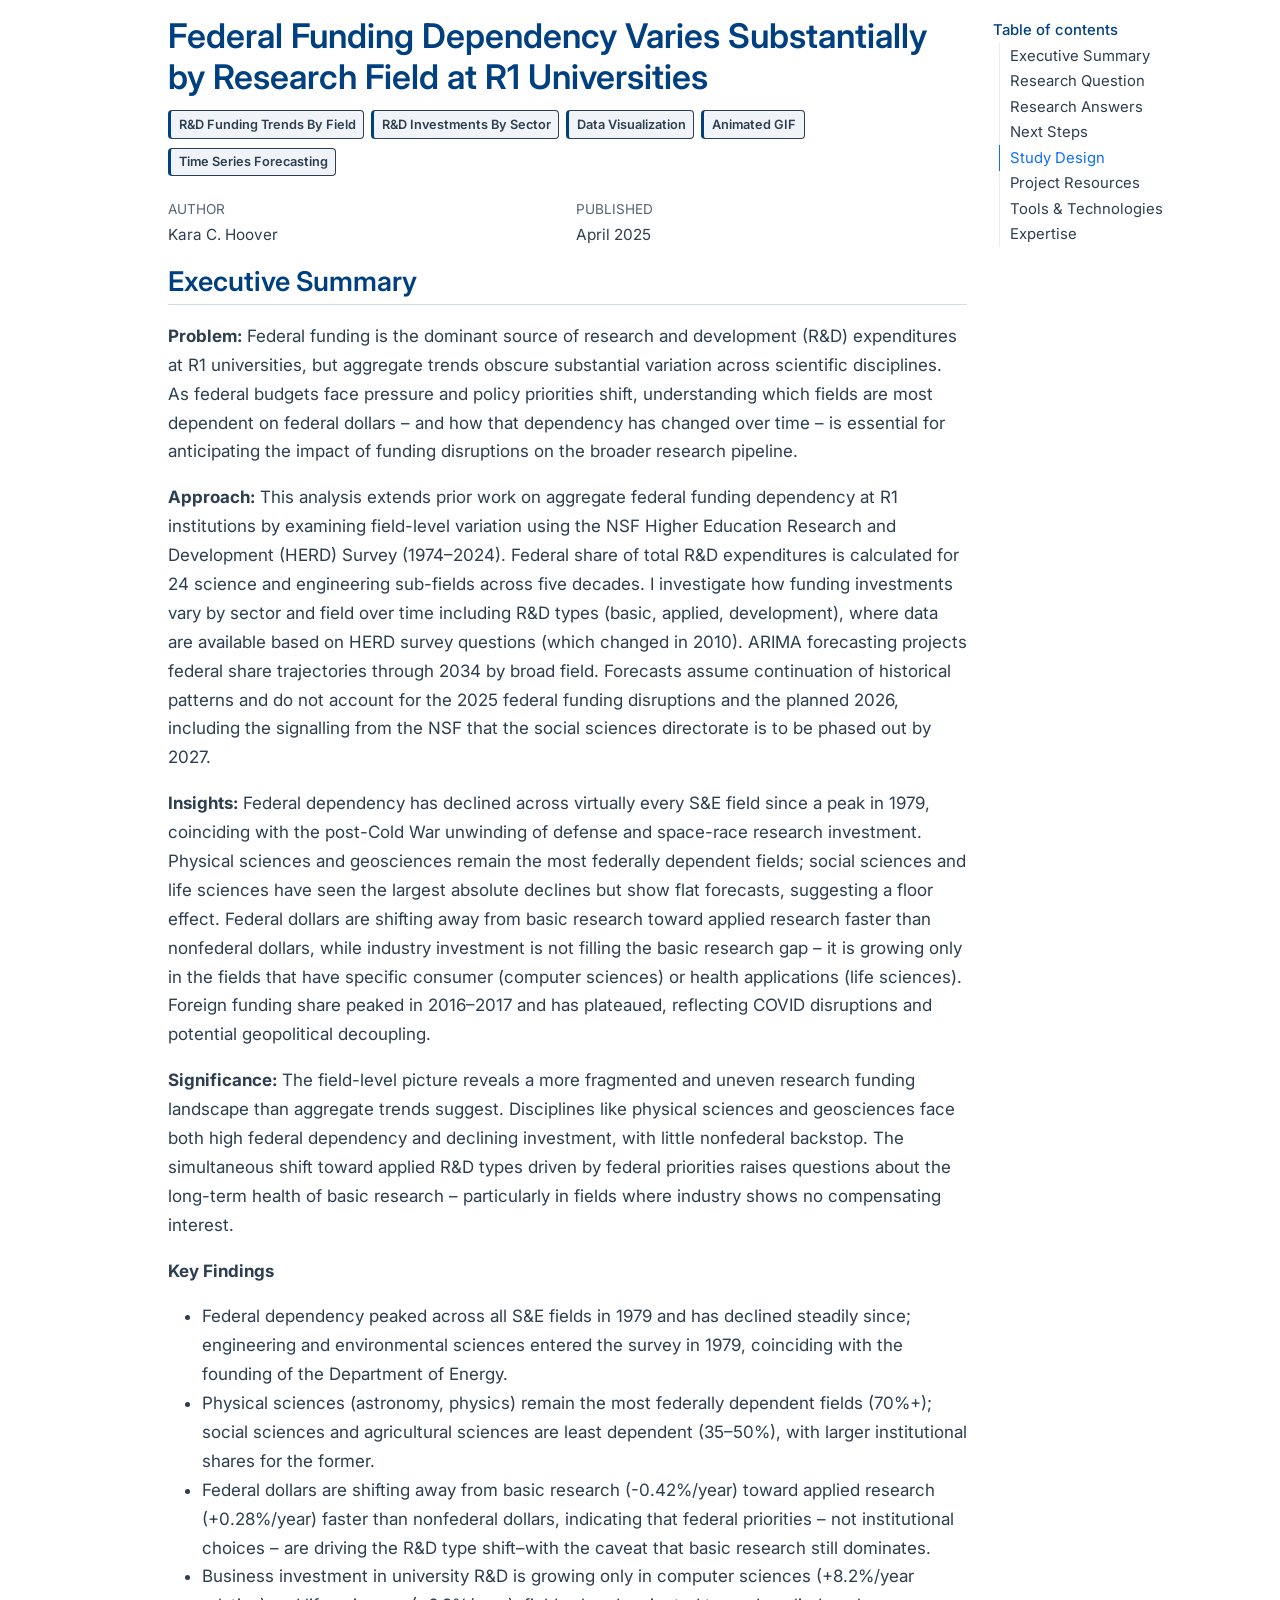
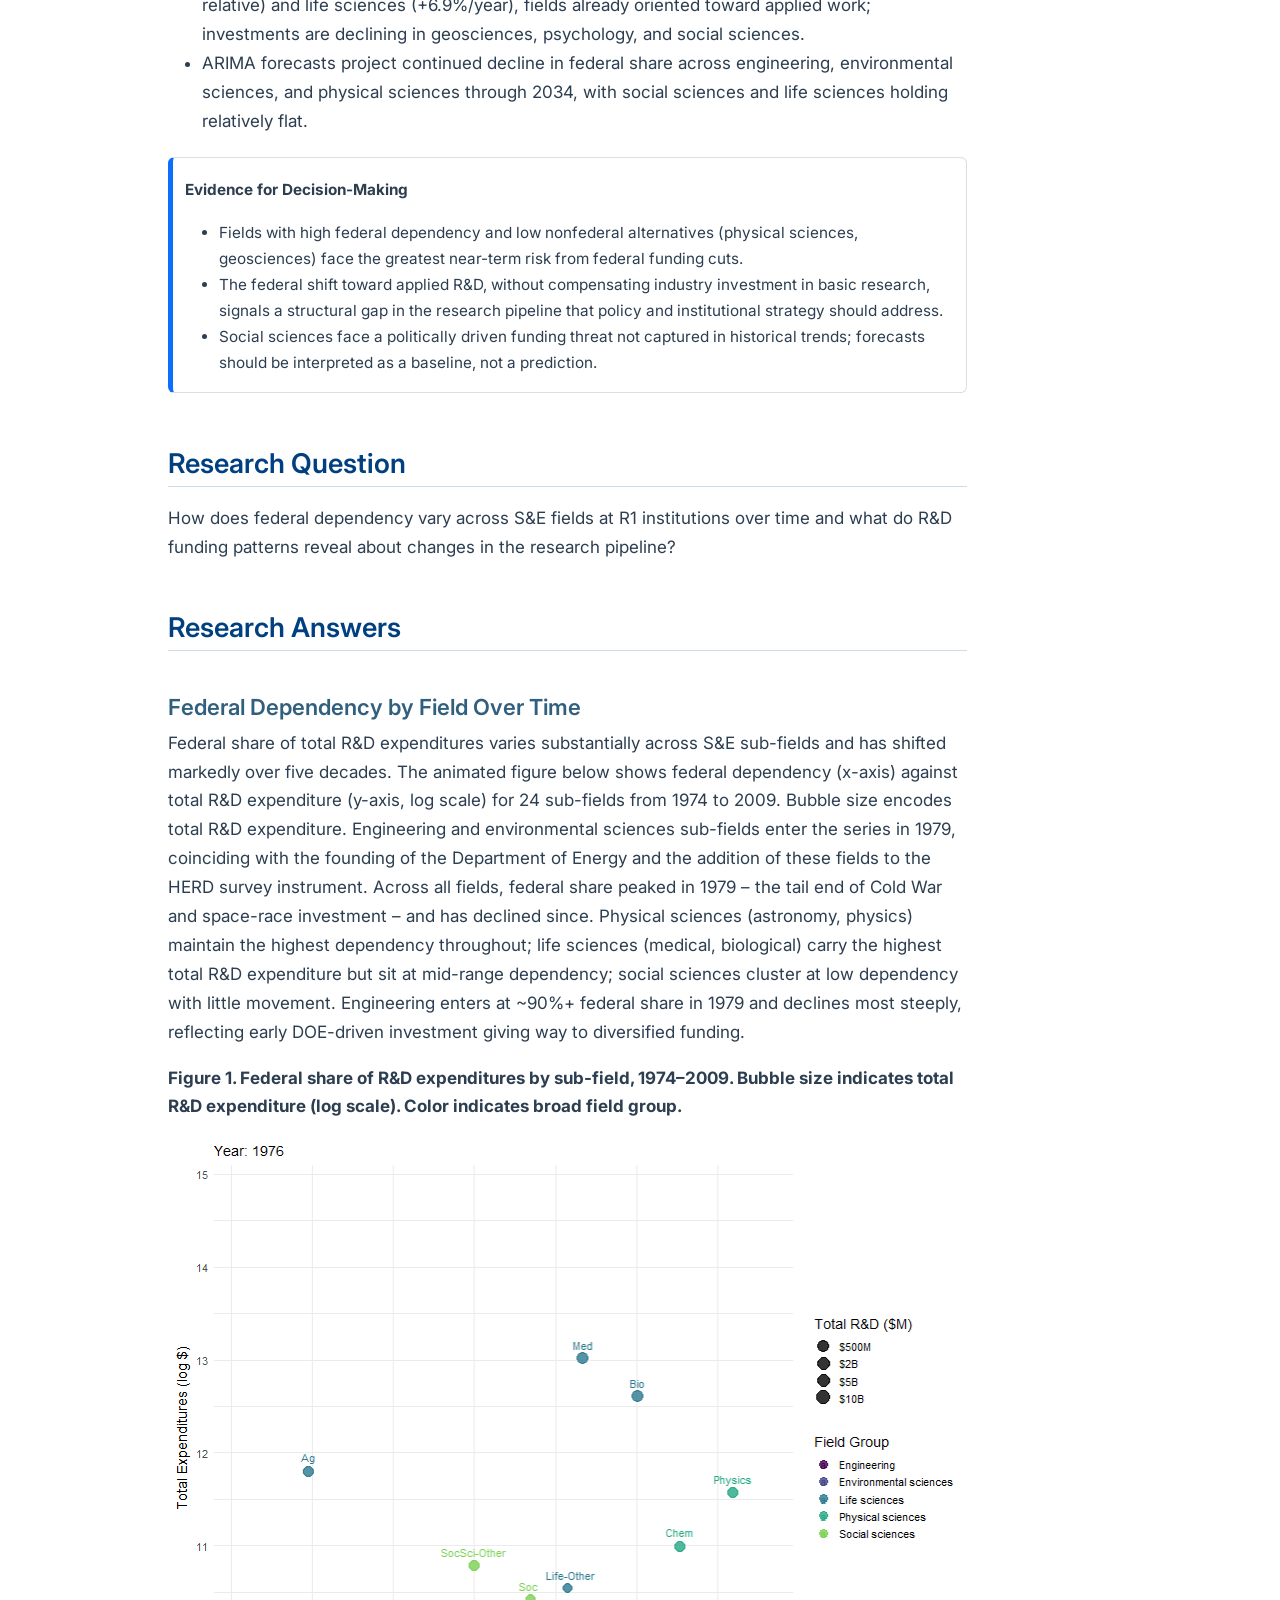
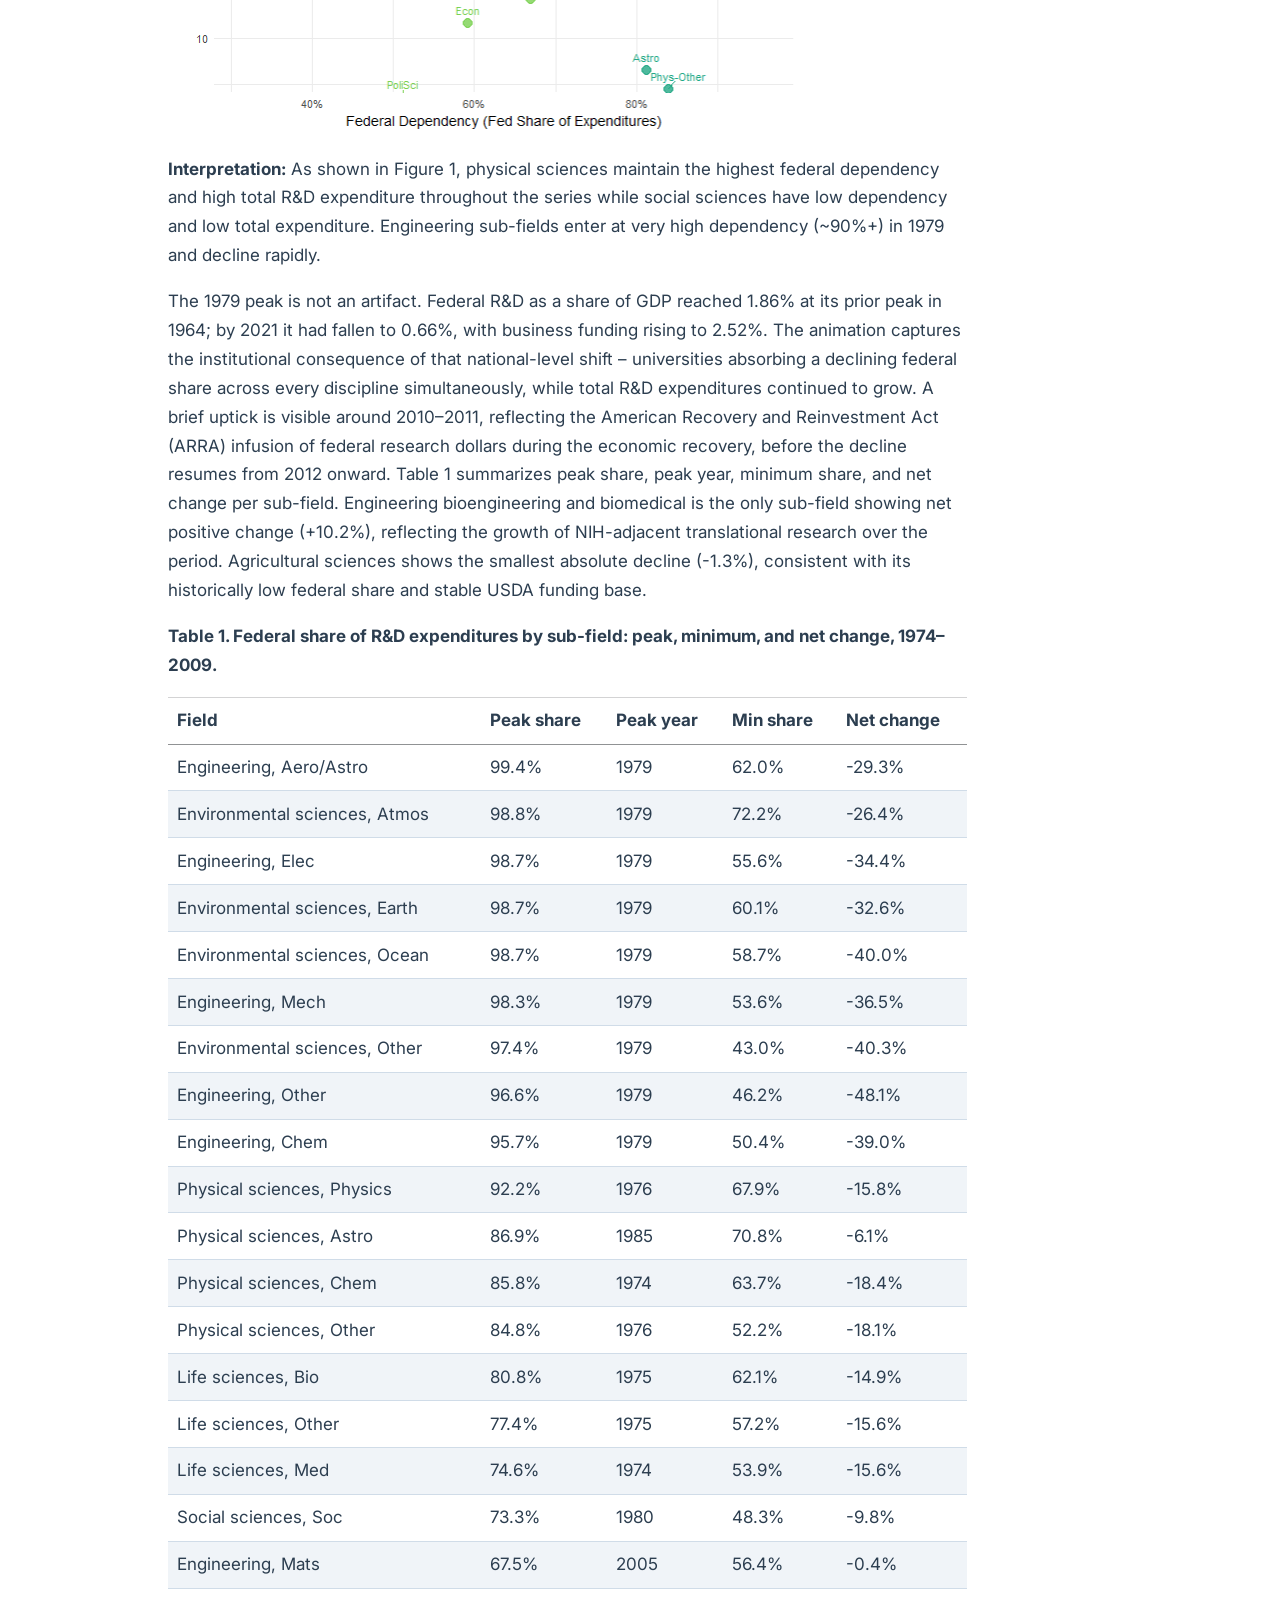
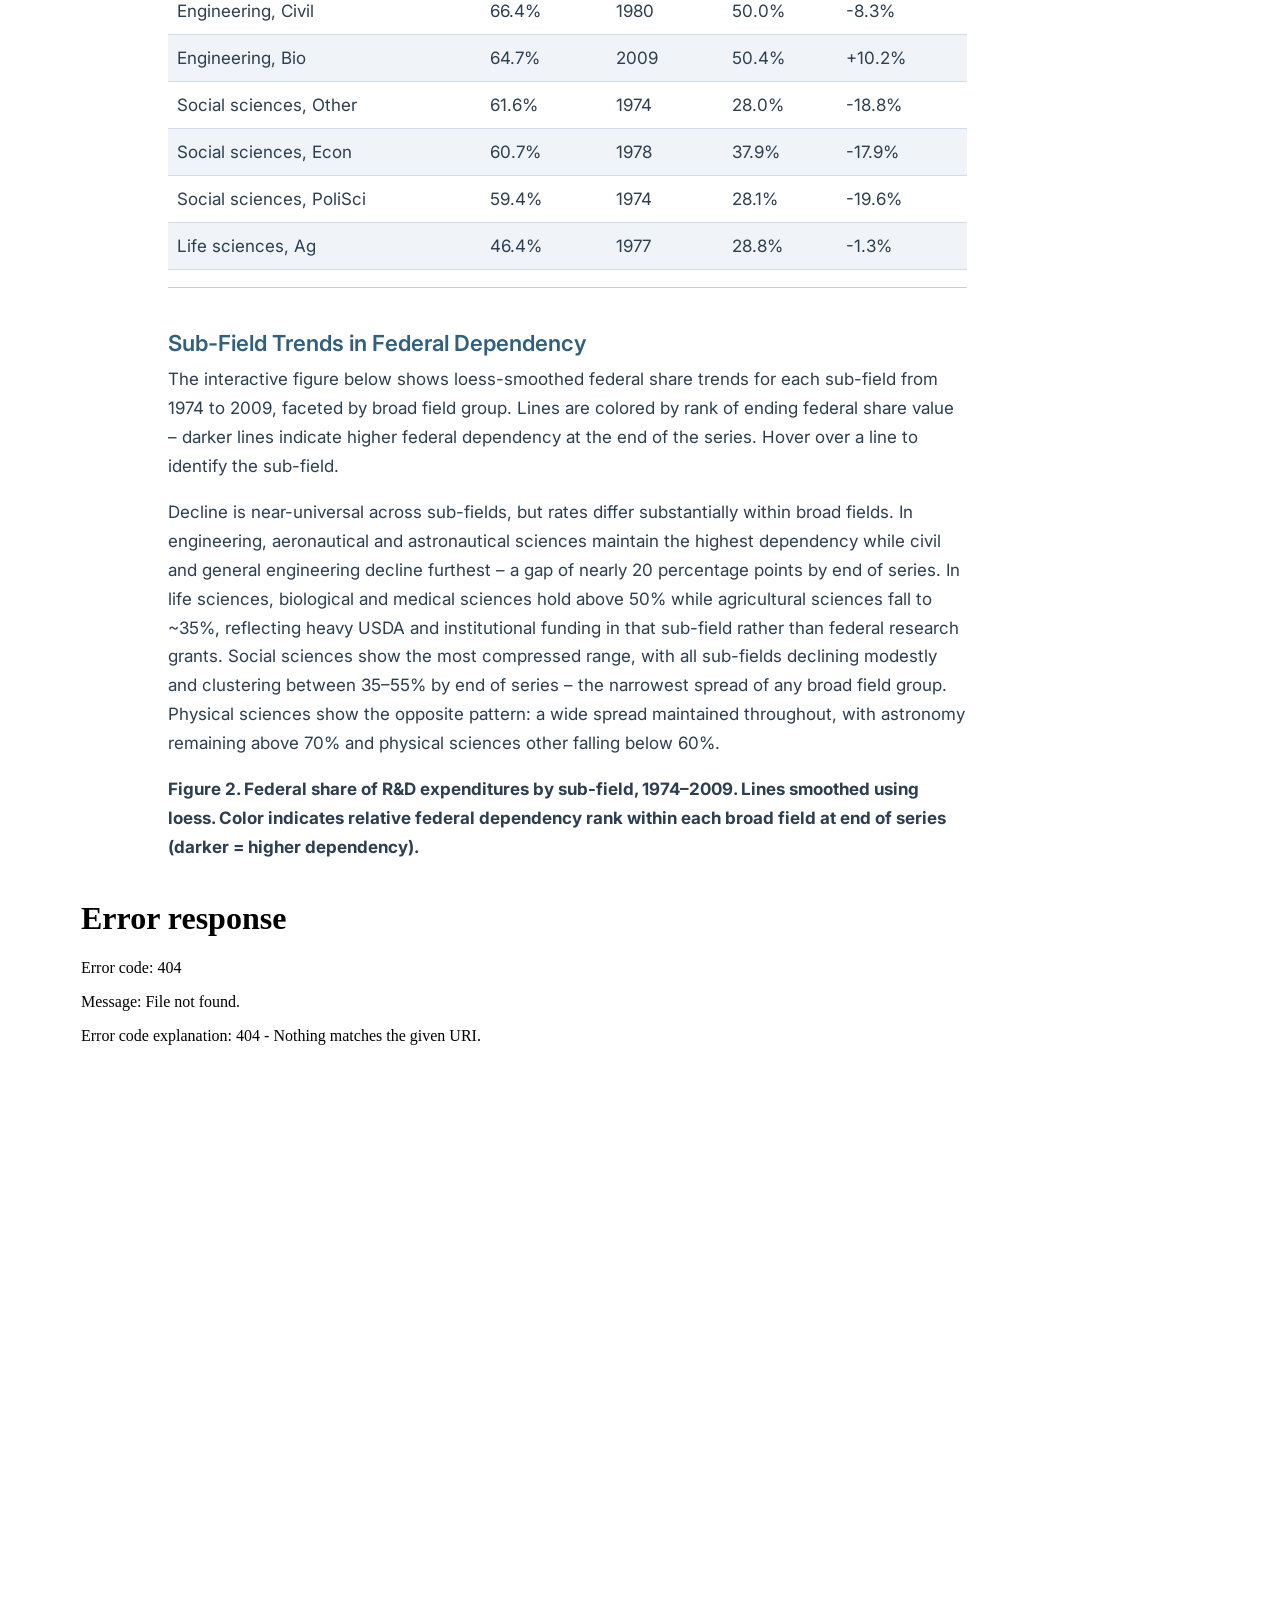
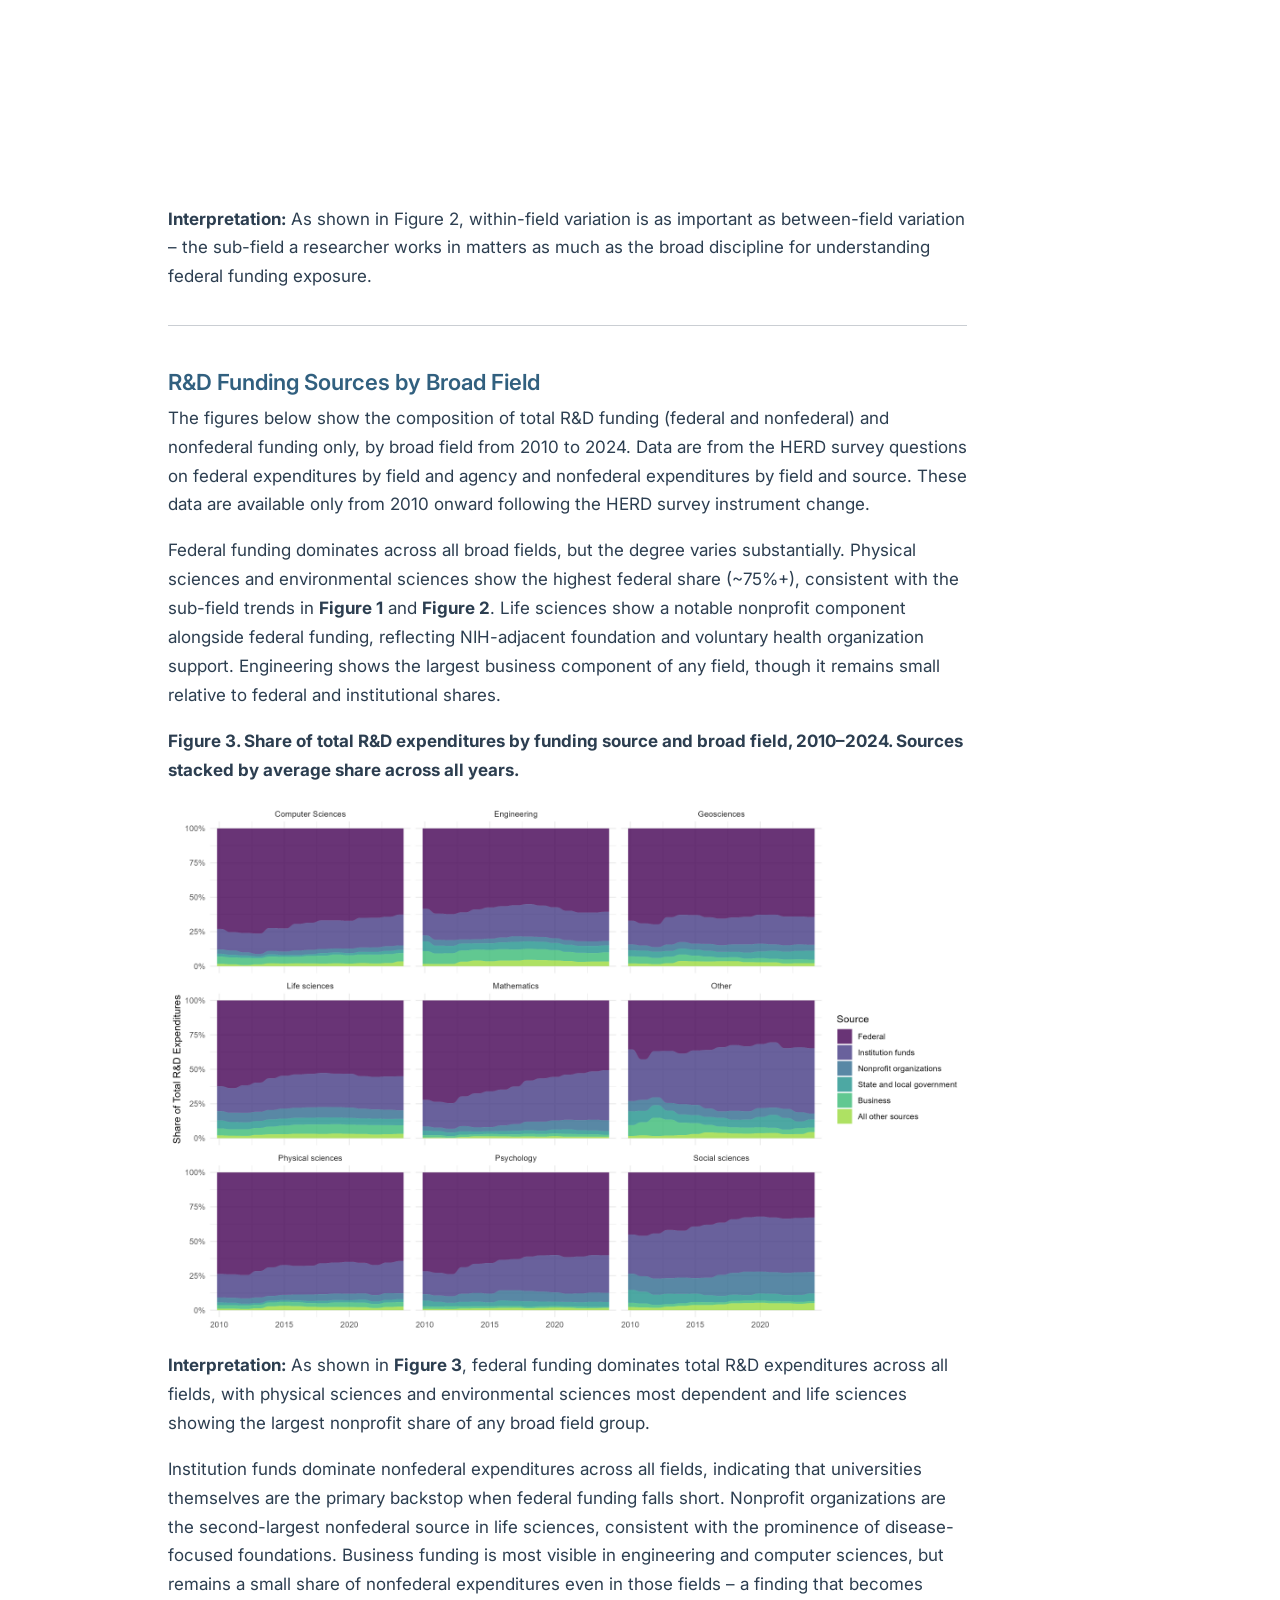
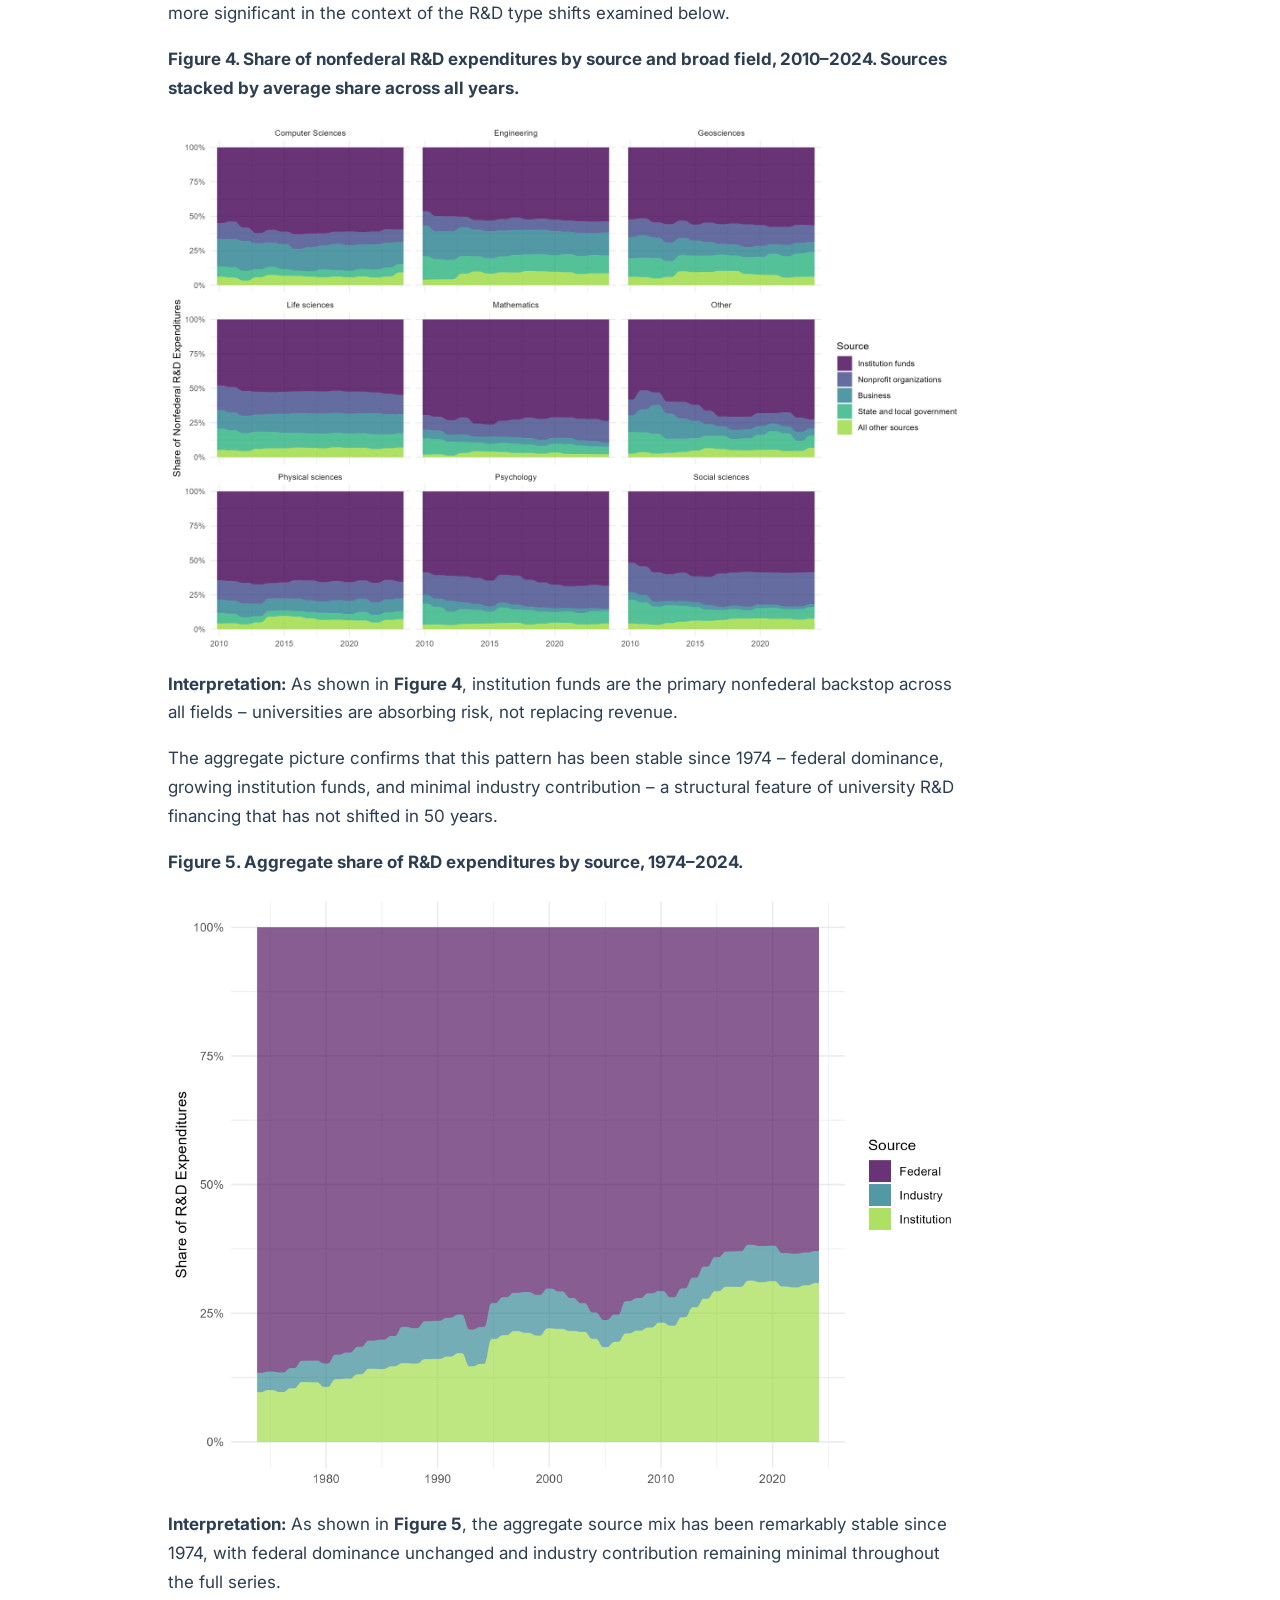
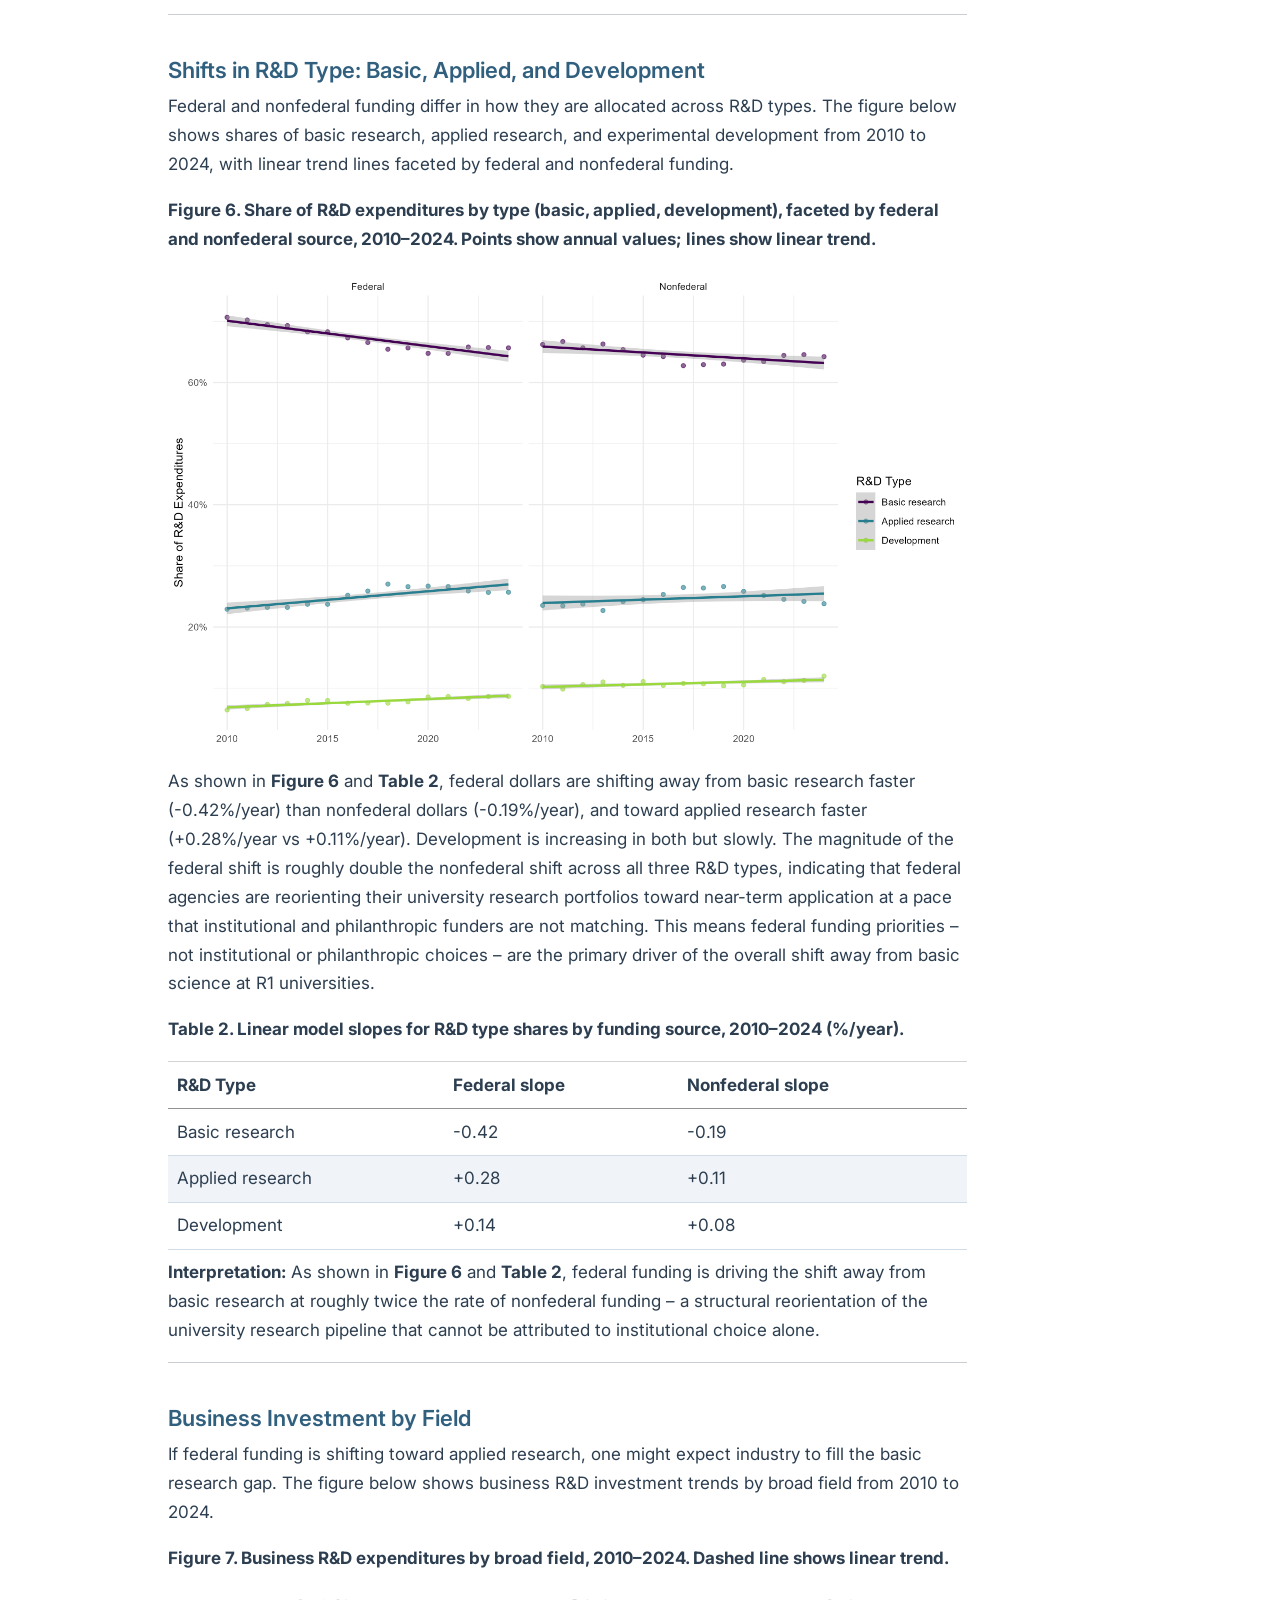
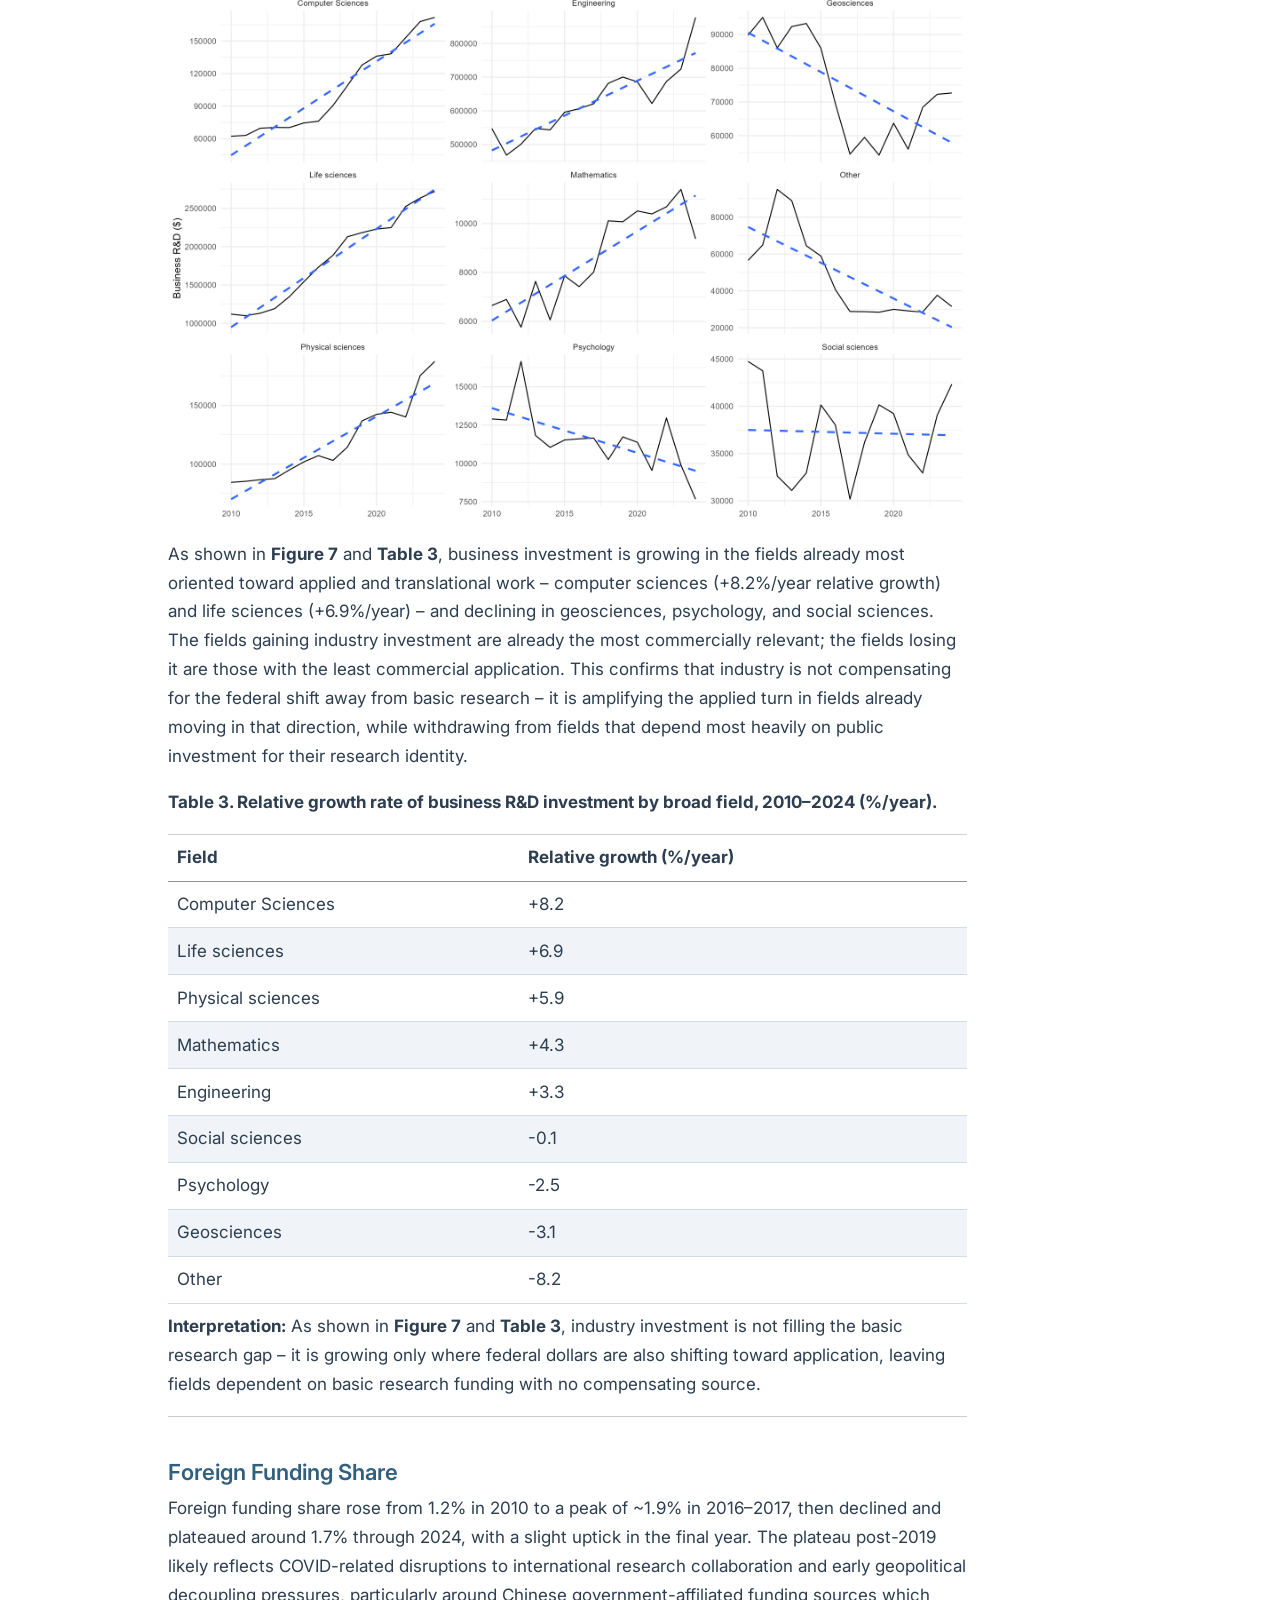
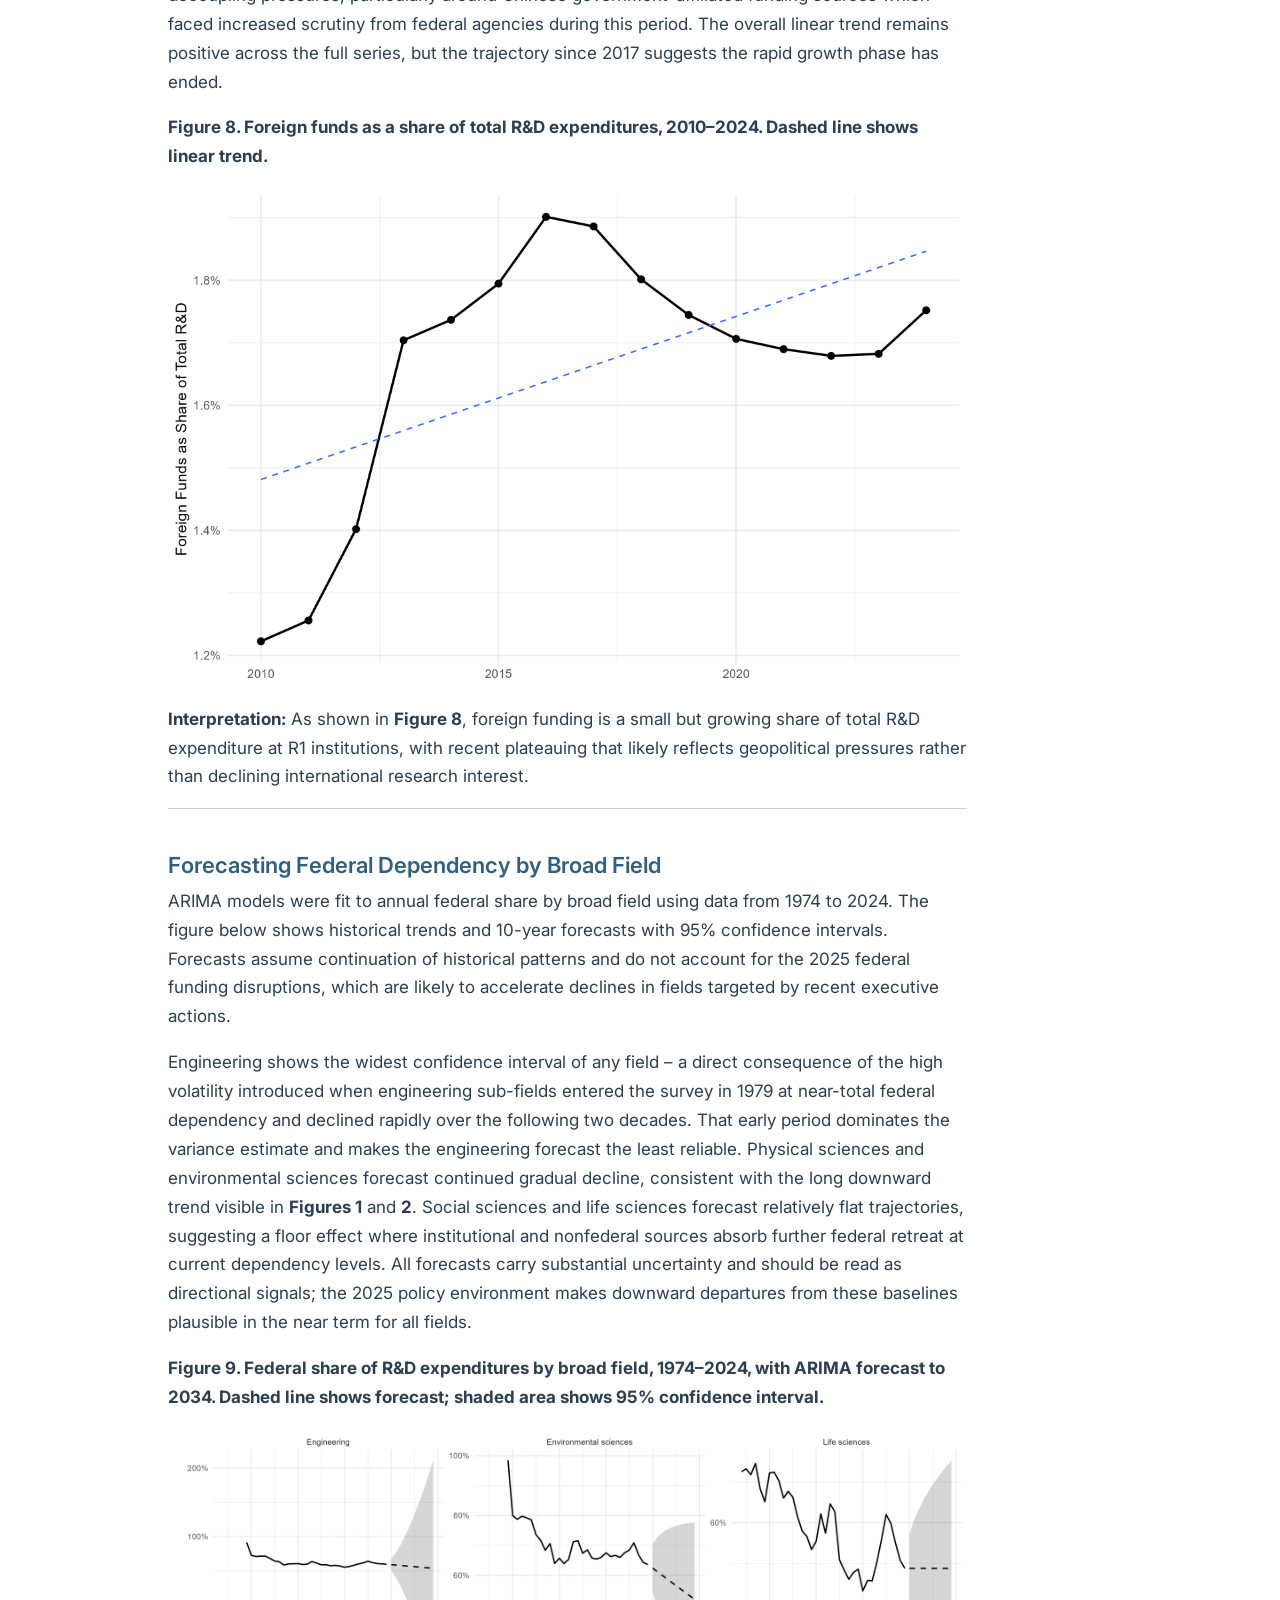
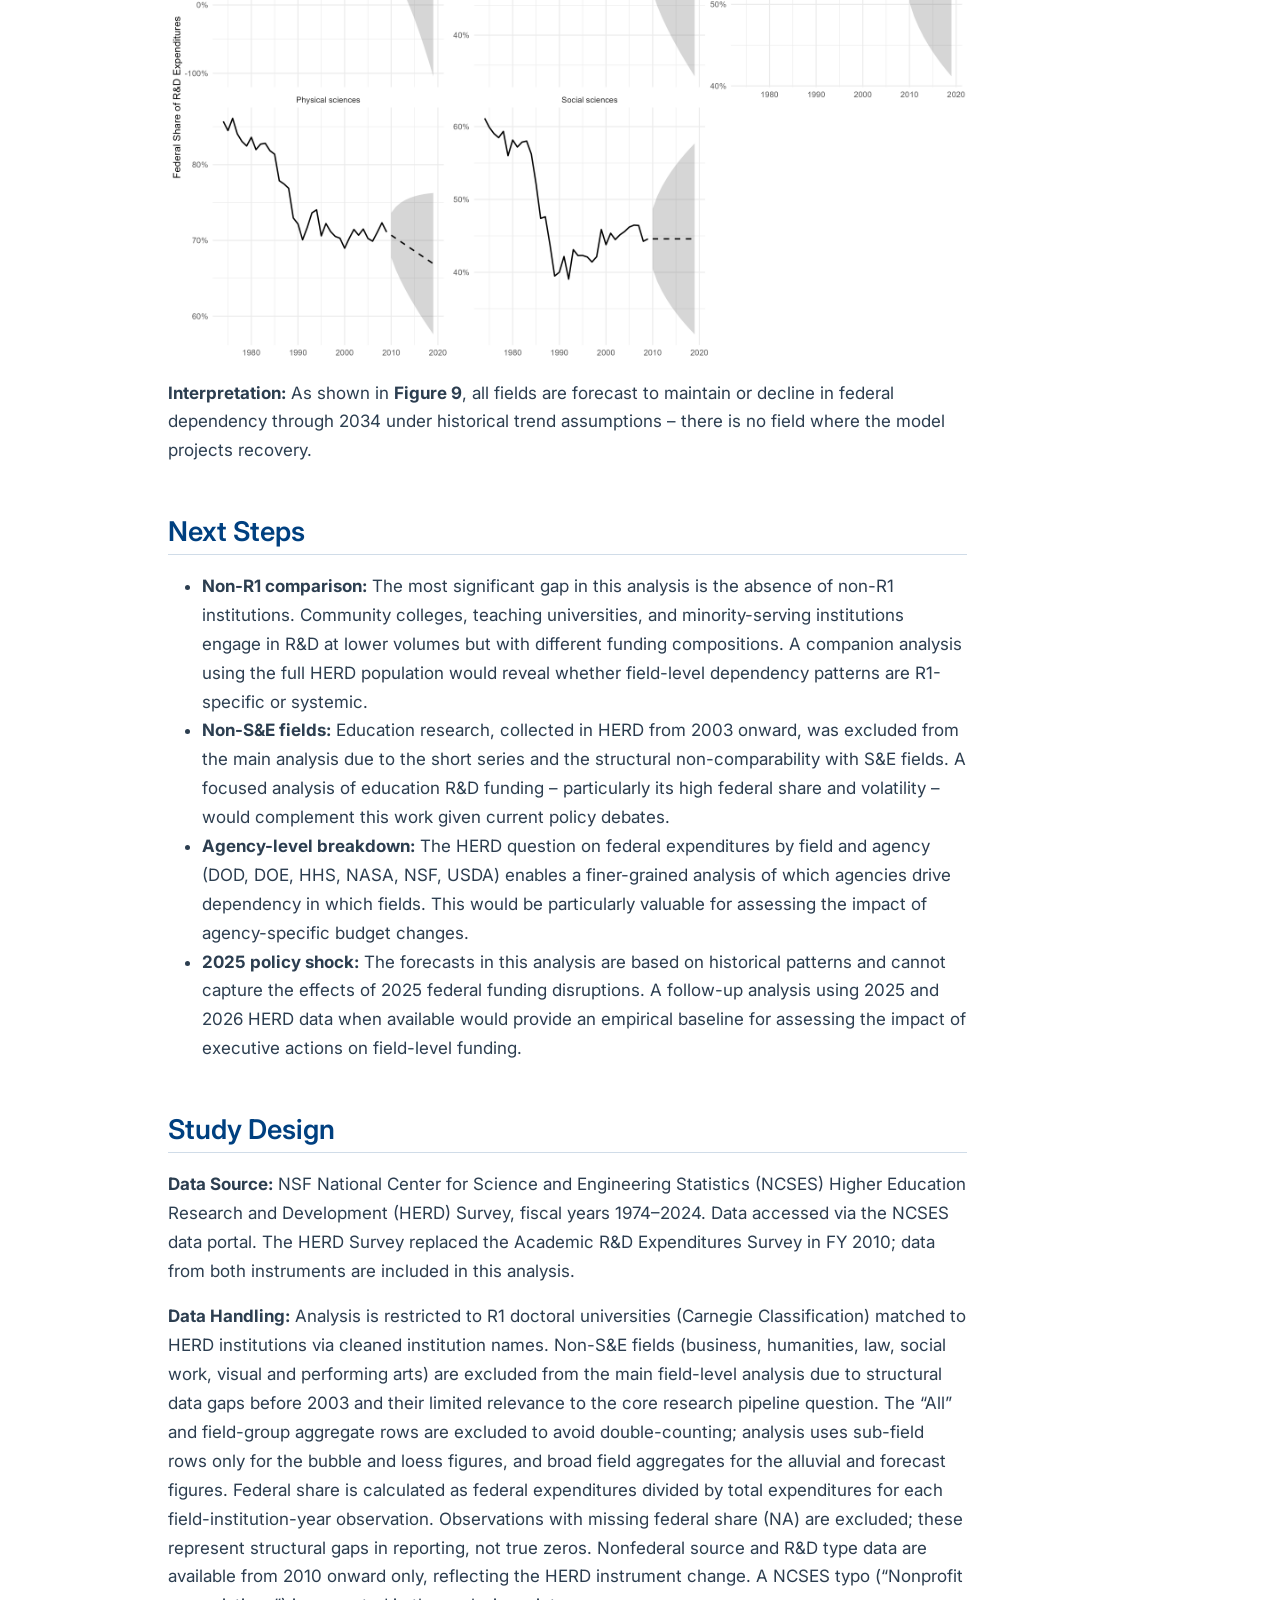
==== commit 1f21a3e9: "update note on data not shared due to size" ====
--- a/index.html
+++ b/index.html
@@ -506,8 +506,10 @@
 <p><strong>Repository:</strong> <a href="https://github.com/kchoover14/r1-federal-funding-dependency-fields">kchoover14/r1-federal-funding-dependency-fields</a></p>
 <p><strong>Data:</strong></p>
 <ul>
-<li>HERD Survey data (FY 1974–2024), NSF NCSES – raw data stored in <code>data/</code> folder, not pushed to repo due to file size</li>
+<li>HERD Survey data (FY 1974–2024), NSF NCSES – raw data and cleaned data stored in <code>data/</code> folder, not pushed to repo due to file size</li>
+<li>carnegie-r1.csv data shared.</li>
 </ul>
+<p>NOTE: to recreate the data, go to https://github.com/kchoover14/r1-federal-funding-dependency scripts for herd data and final data</p>
 <p><strong>Code:</strong></p>
 <ul>
 <li><code>prep-herd_data-fields.R</code> – filters and cleans raw HERD data for questions of interest</li>
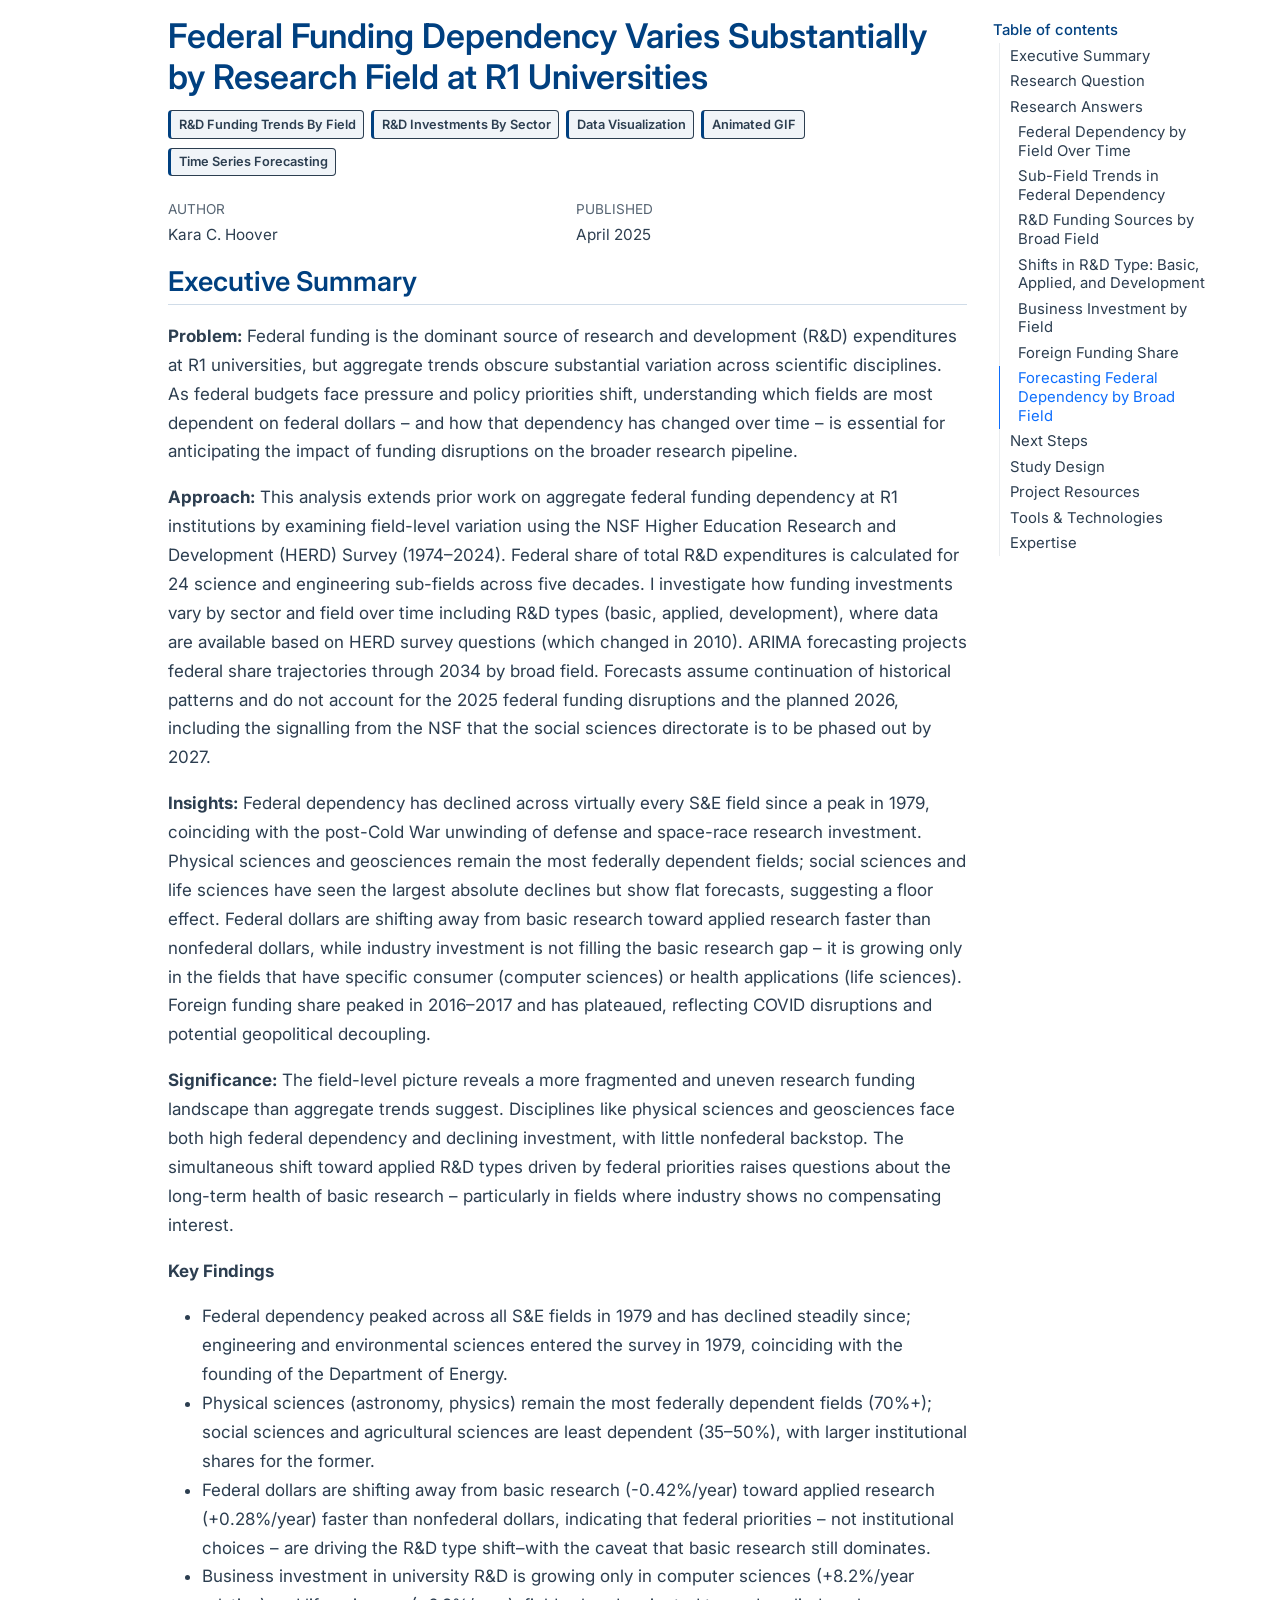
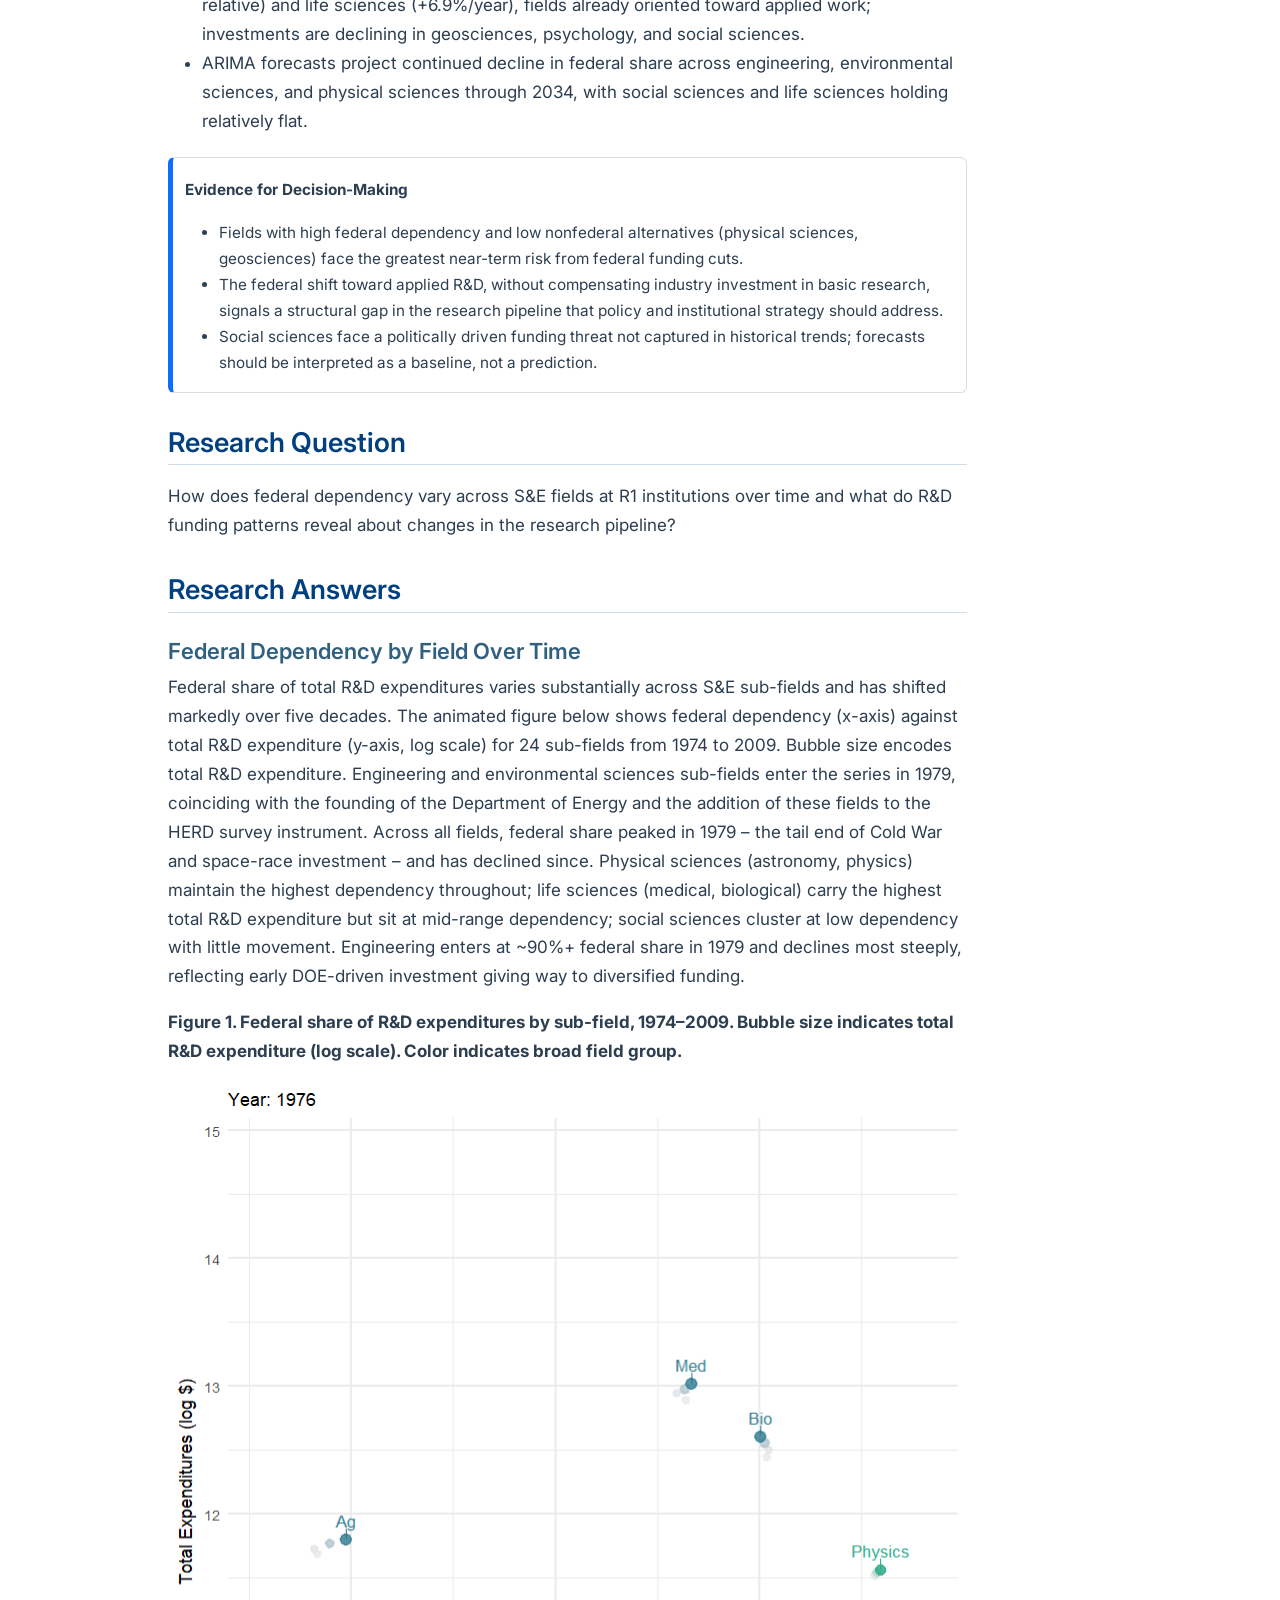
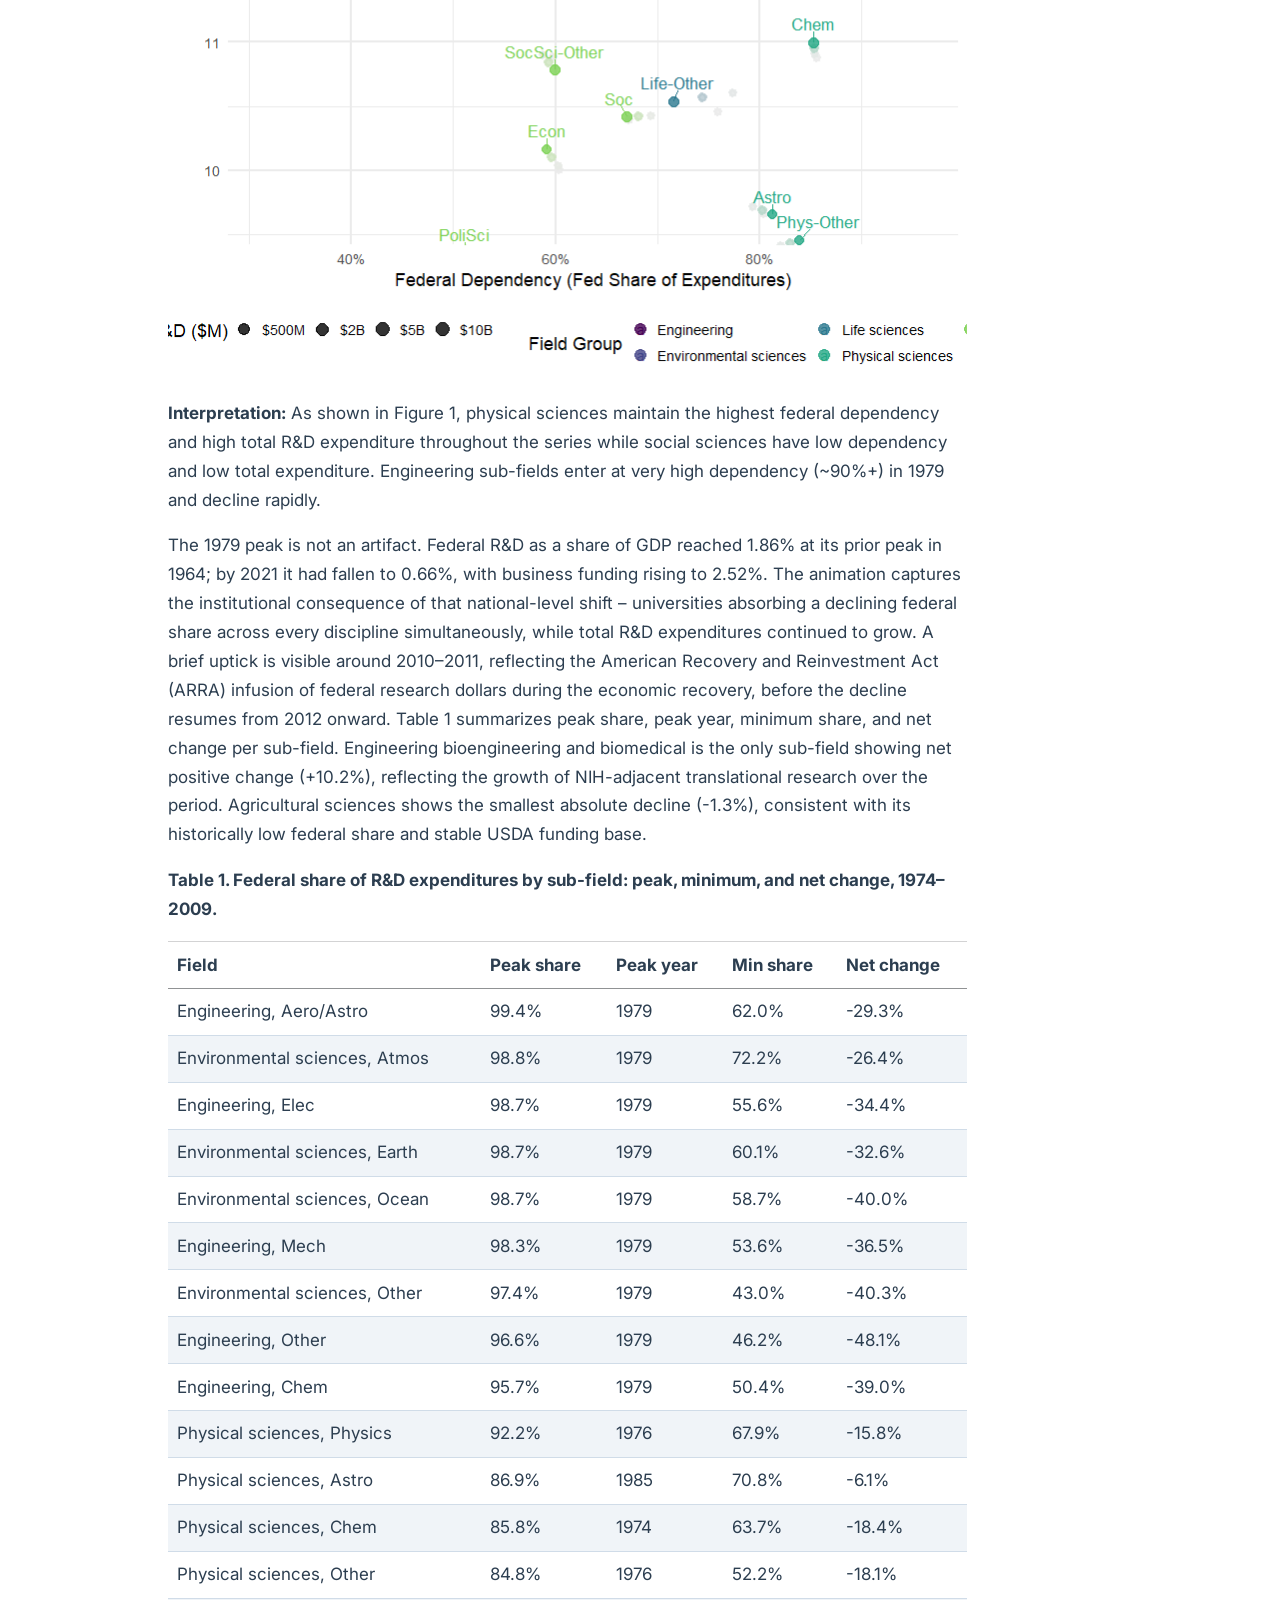
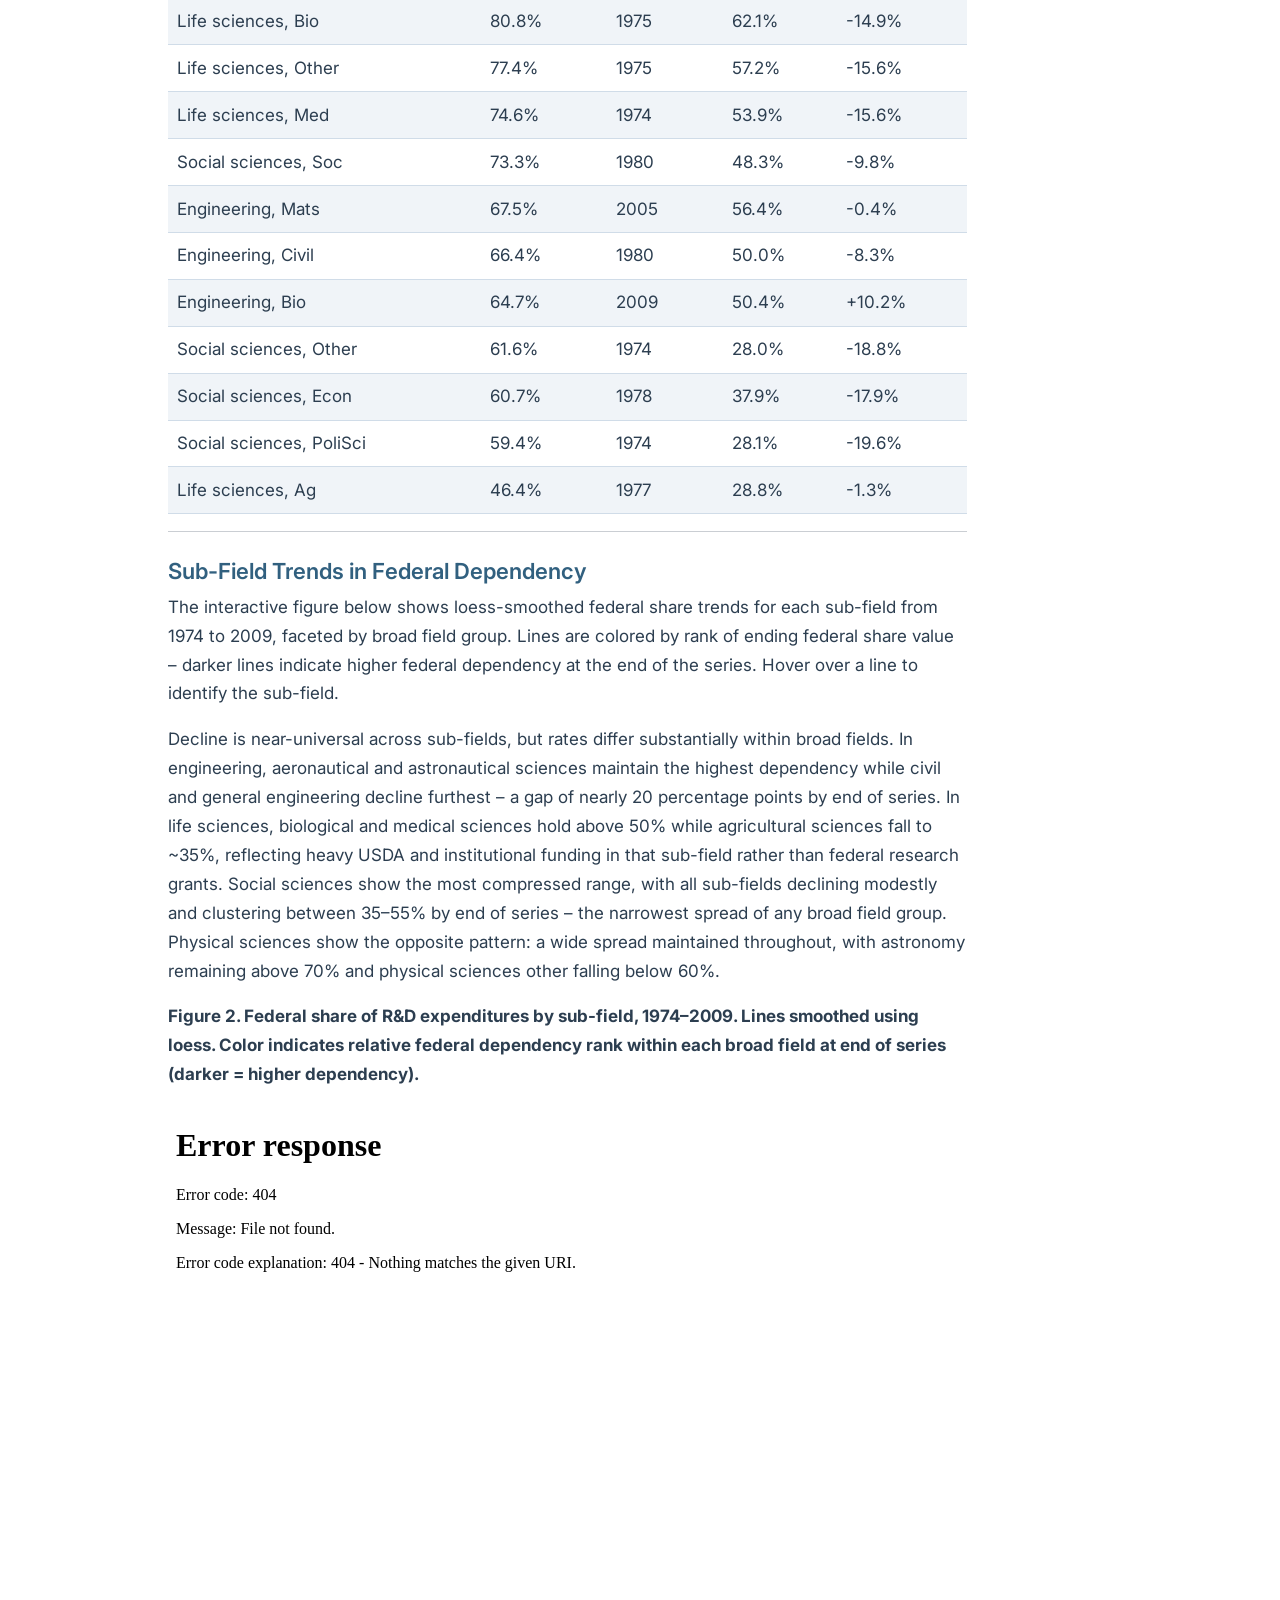
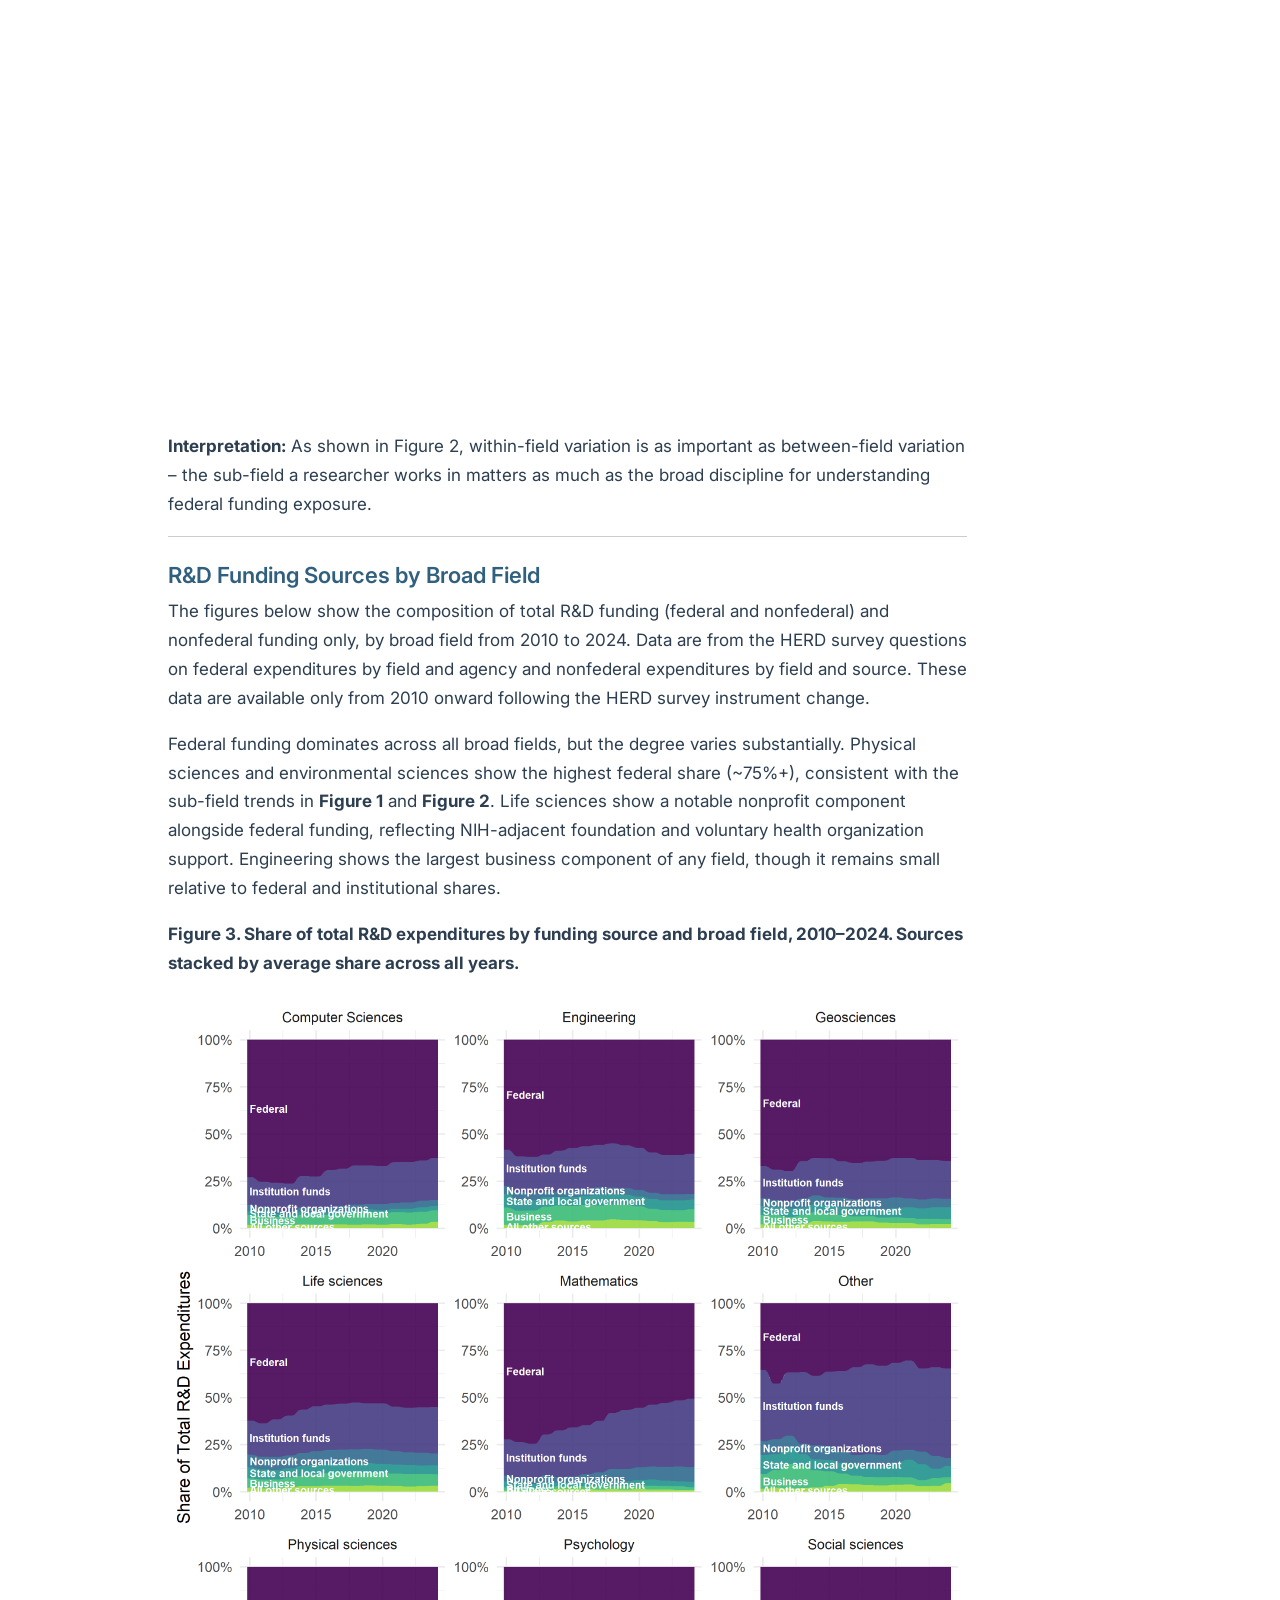
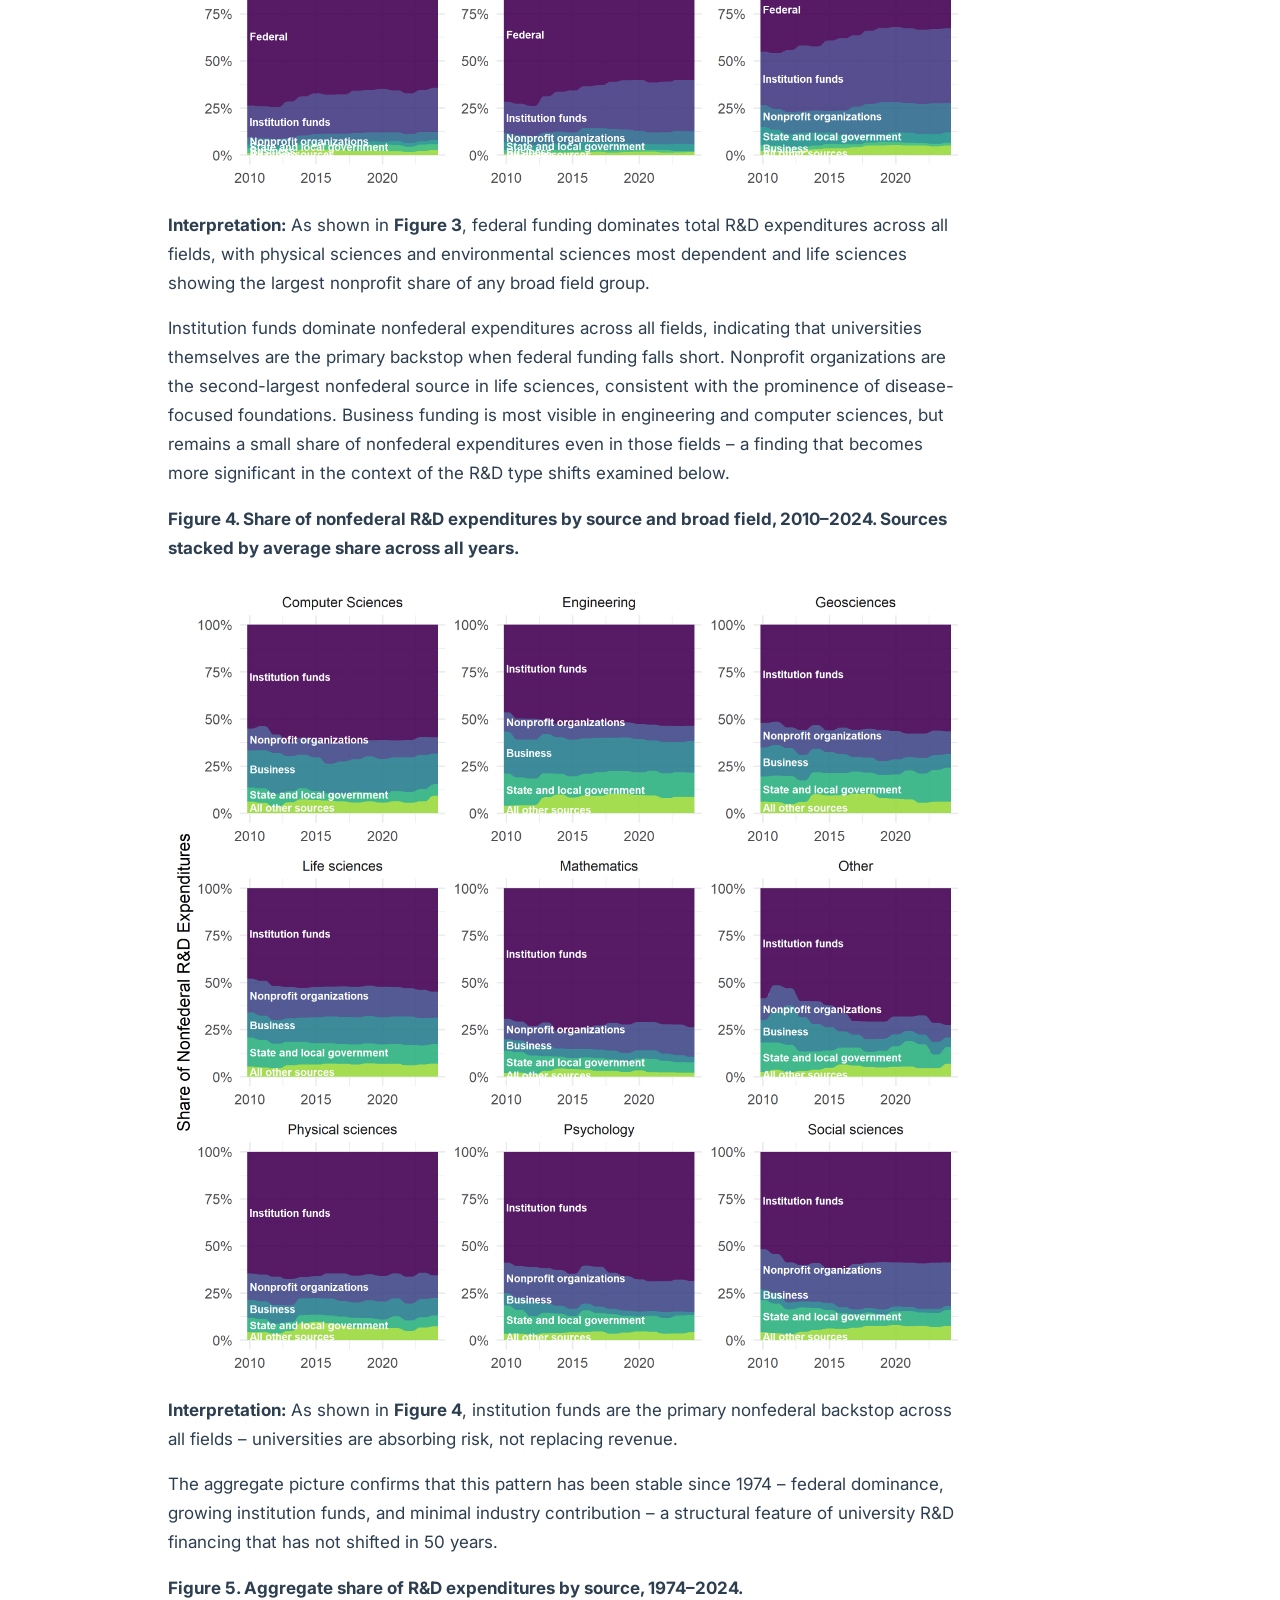
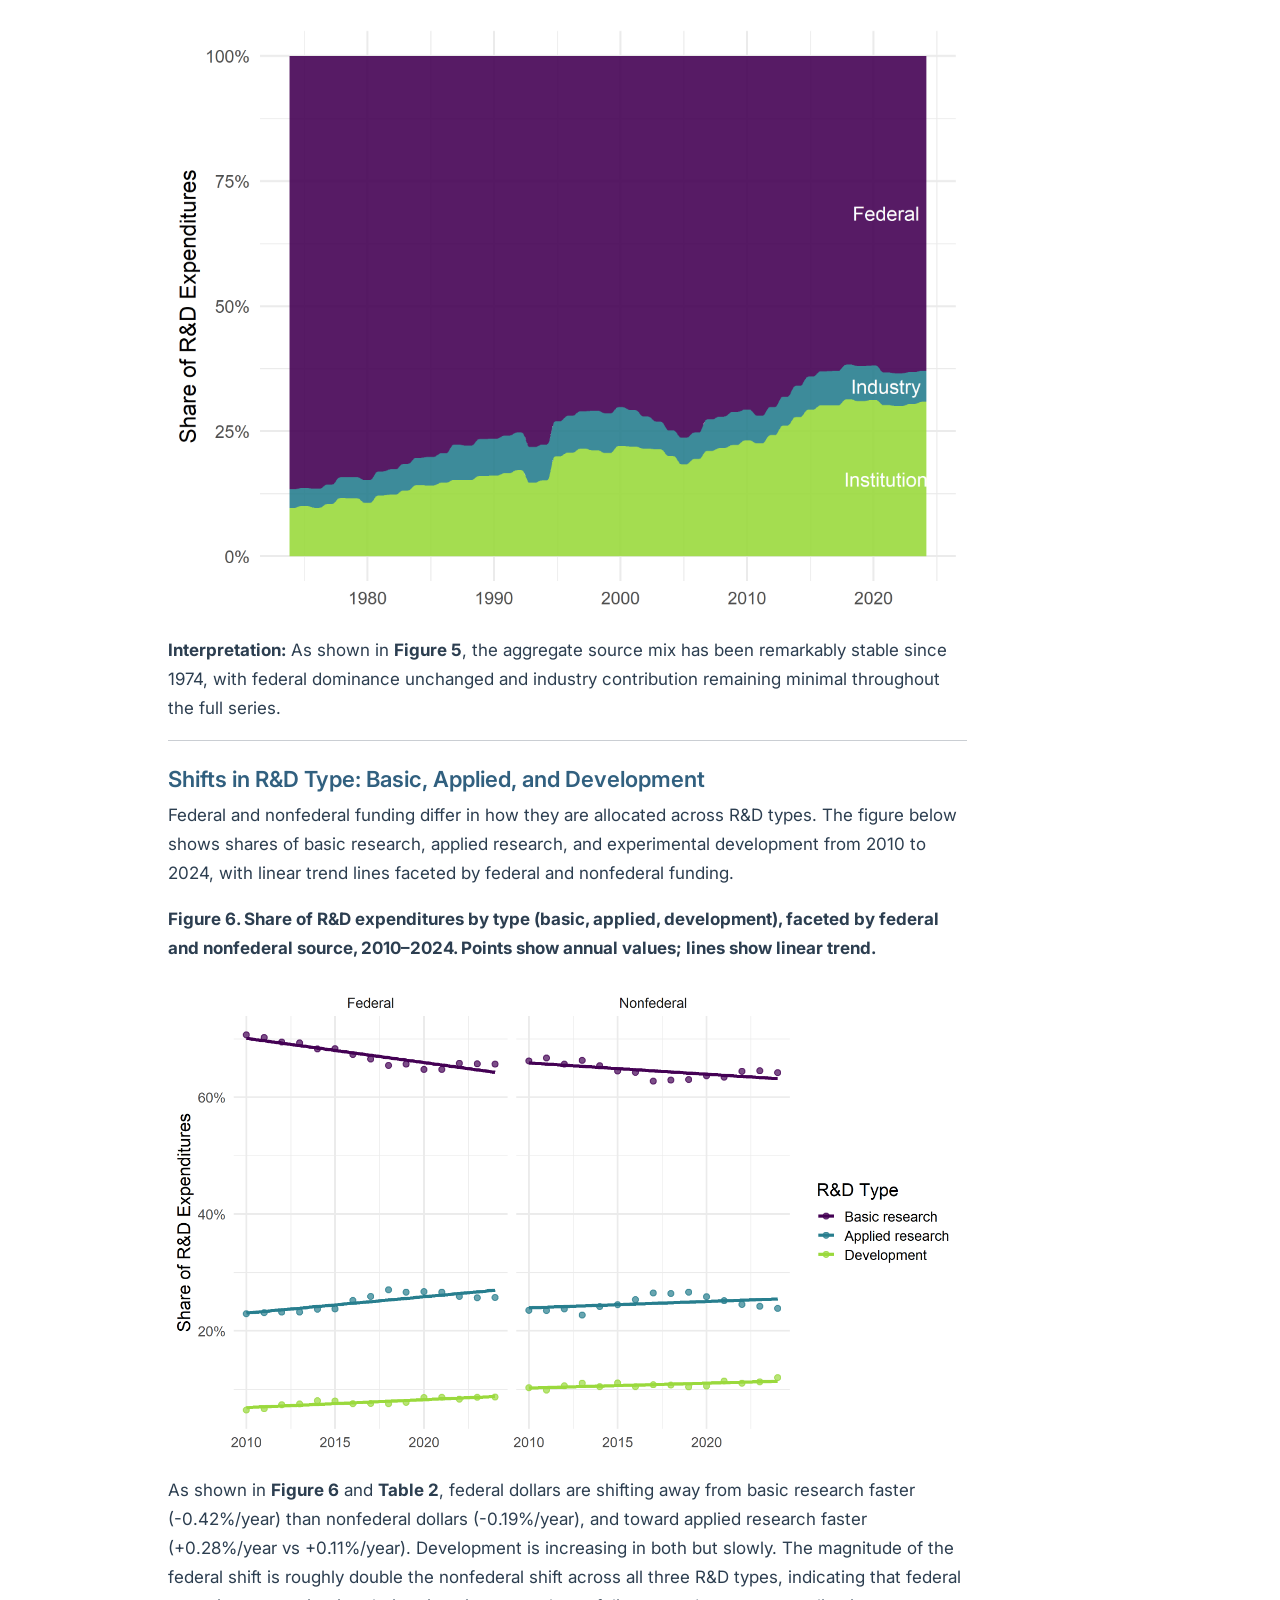
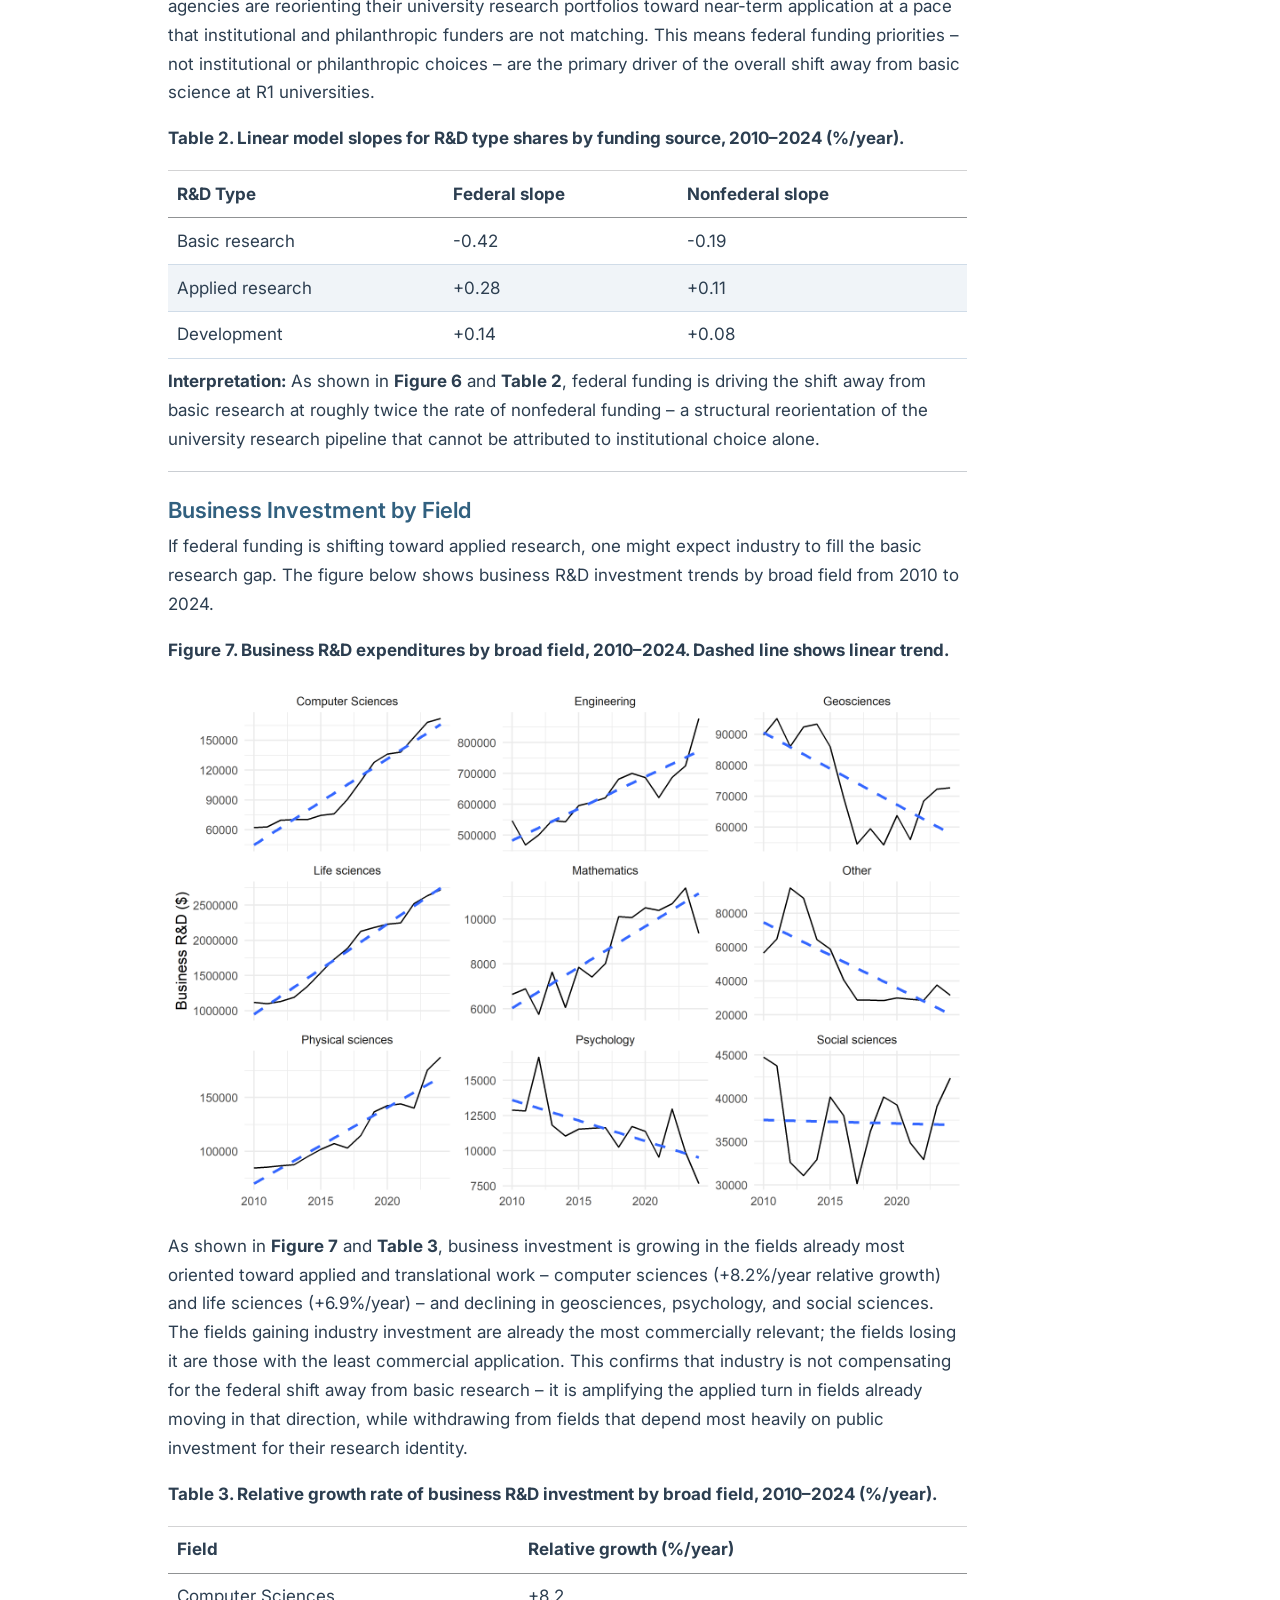
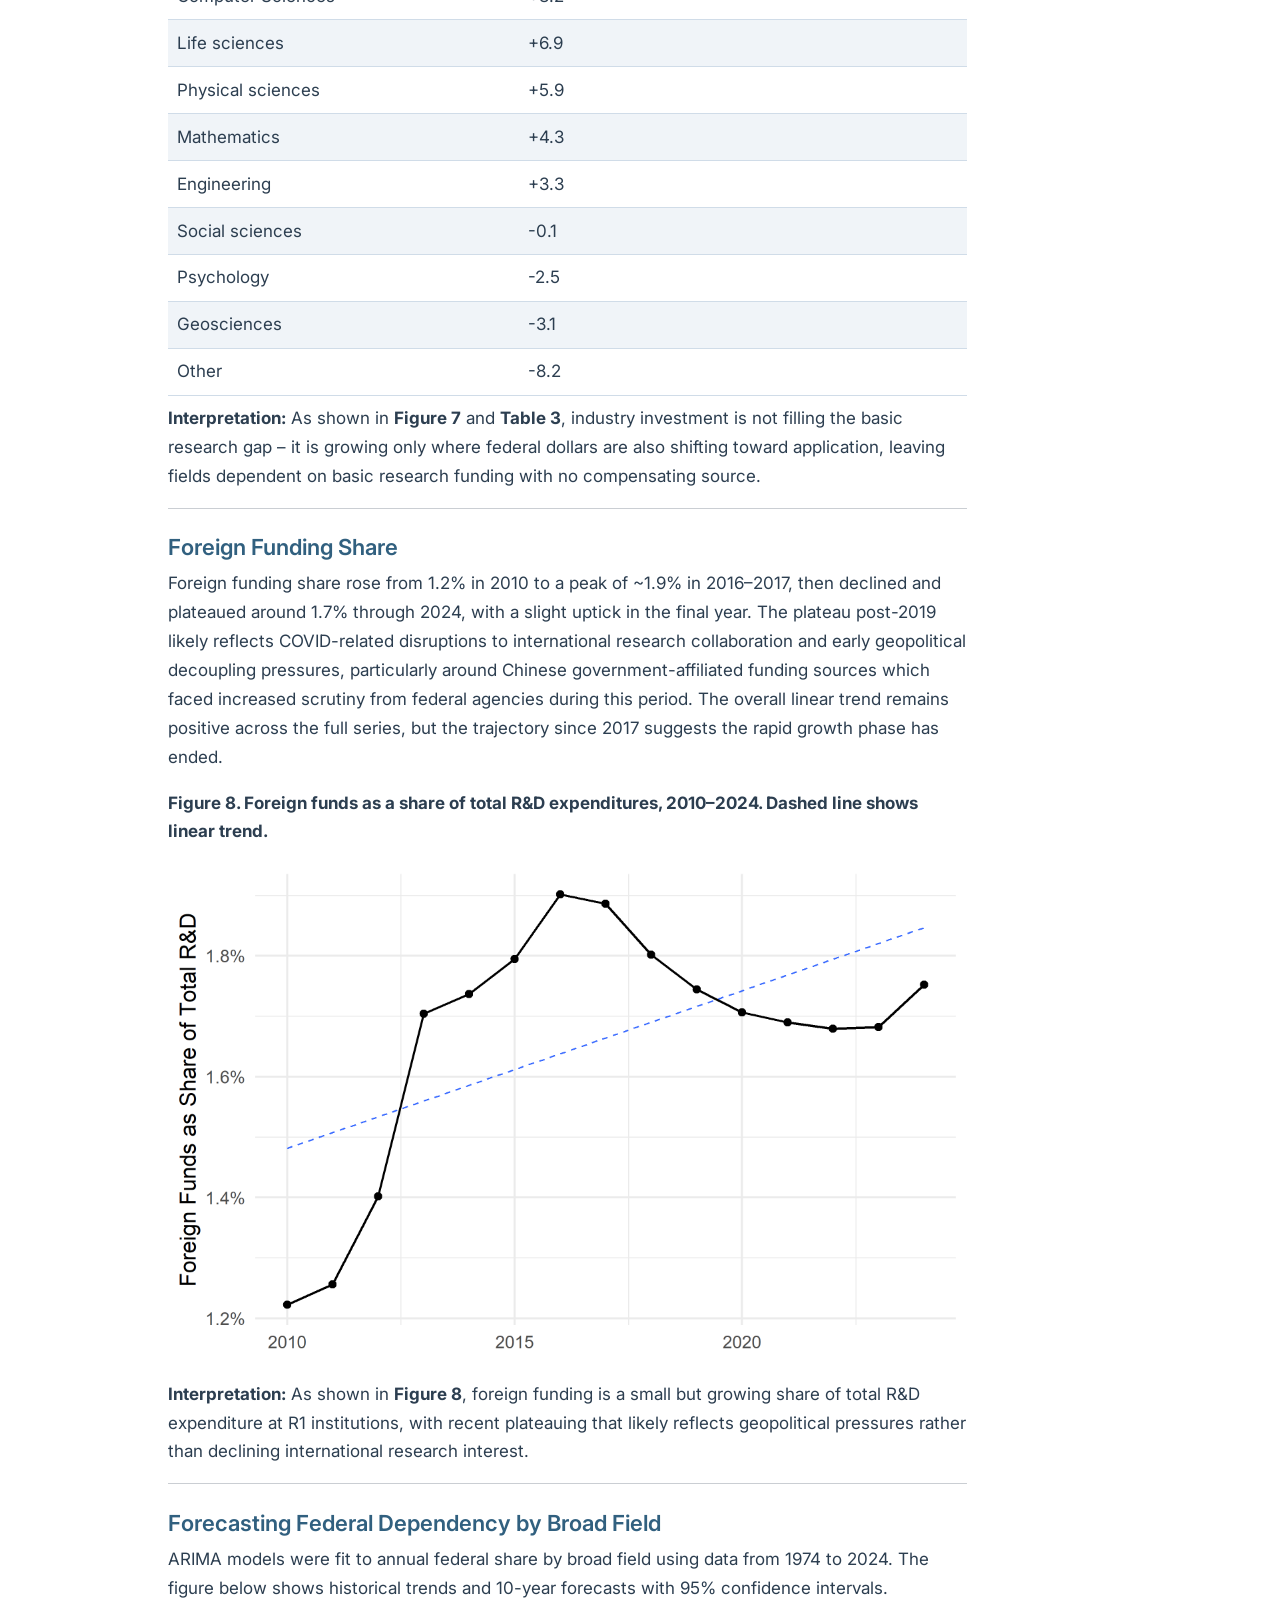
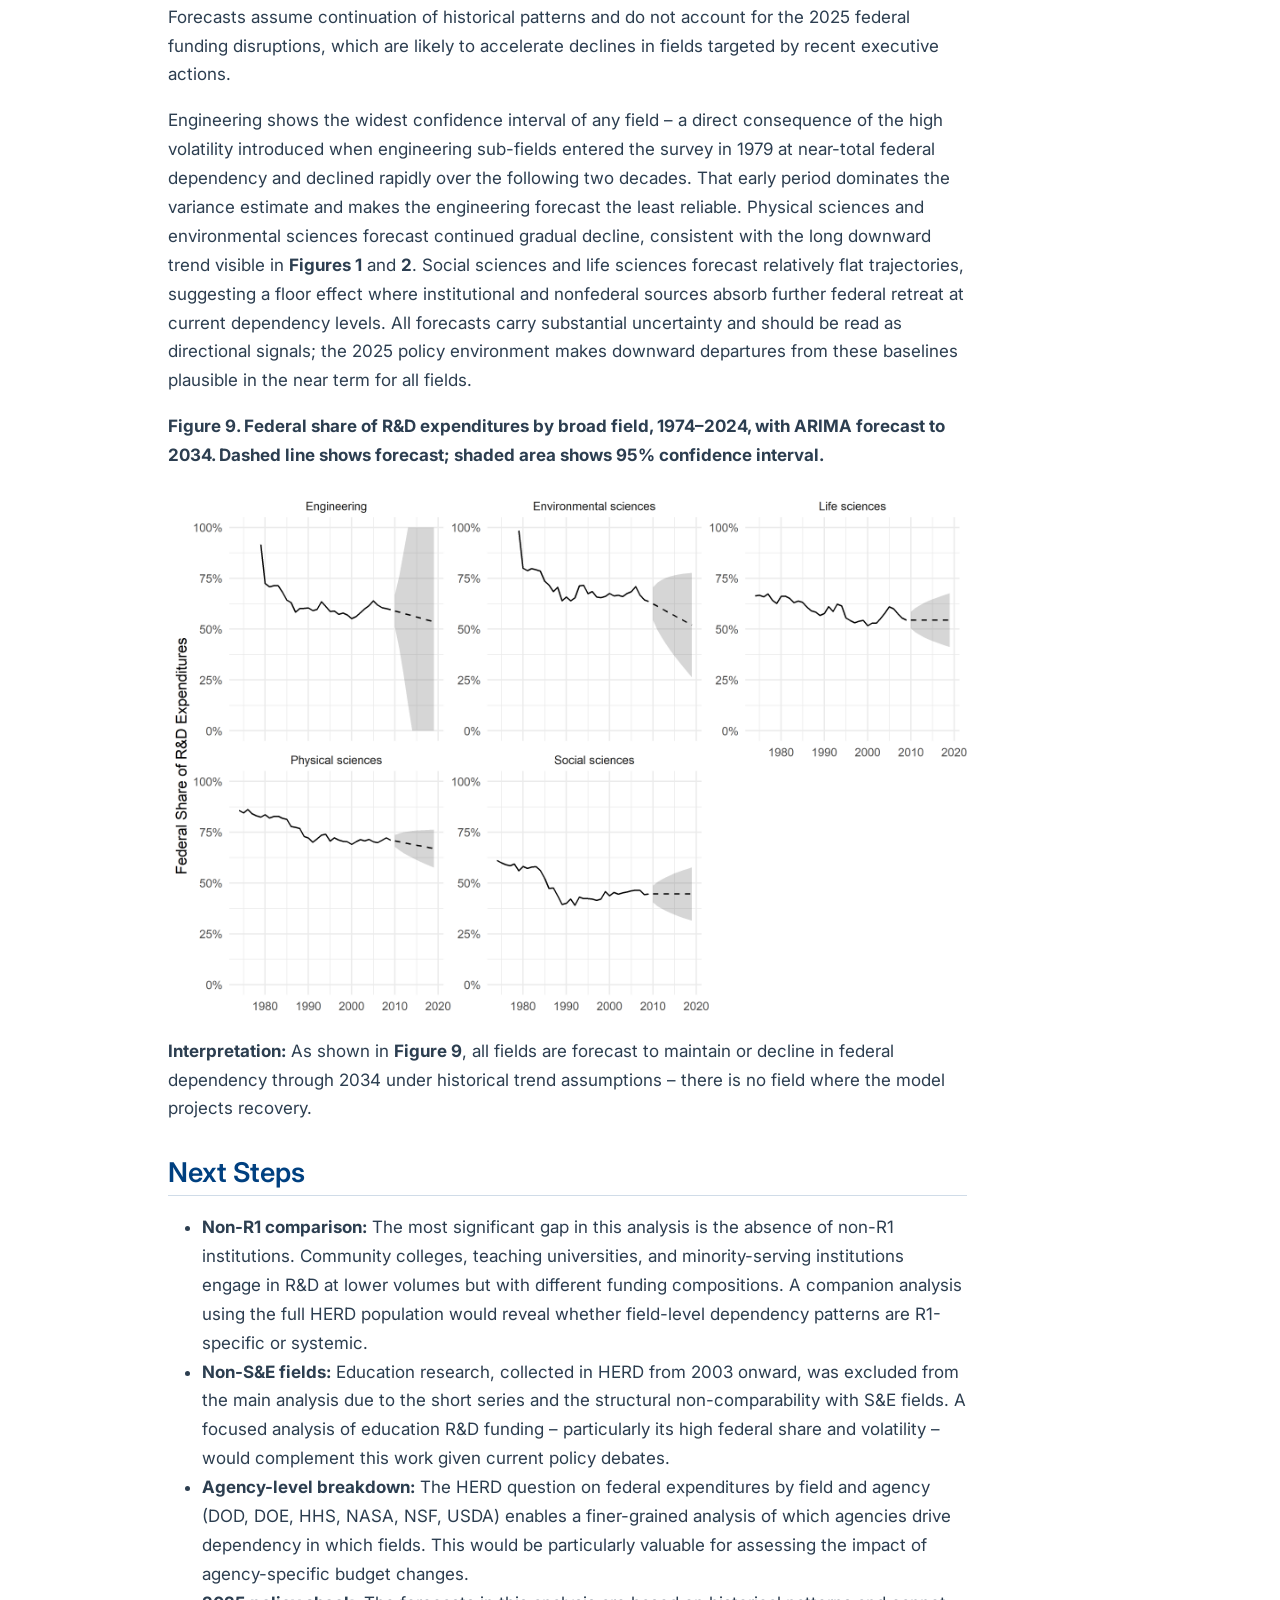
==== commit 9aa80890: "update figures and style" ====
--- a/index.html
+++ b/index.html
@@ -38,7 +38,7 @@
 <link href="r1-federal-funding-dependency-fields_files/libs/quarto-html/quarto-syntax-highlighting-076ecbd647e1f0418c5051713cd9b730.css" rel="stylesheet" id="quarto-text-highlighting-styles">
 <script src="r1-federal-funding-dependency-fields_files/libs/bootstrap/bootstrap.min.js"></script>
 <link href="r1-federal-funding-dependency-fields_files/libs/bootstrap/bootstrap-icons.css" rel="stylesheet">
-<link href="r1-federal-funding-dependency-fields_files/libs/bootstrap/bootstrap-547e859215a1047392d8d450828ef99e.min.css" rel="stylesheet" append-hash="true" id="quarto-bootstrap" data-mode="light">
+<link href="r1-federal-funding-dependency-fields_files/libs/bootstrap/bootstrap-2ff945e08977e8cdd59abf7ee4492cef.min.css" rel="stylesheet" append-hash="true" id="quarto-bootstrap" data-mode="light">
 
 
 </head>
@@ -71,7 +71,7 @@
   </ul>
 </nav>
 </div>
-<main class="content page-columns page-full" id="quarto-document-content">
+<main class="content" id="quarto-document-content">
 
 <header id="title-block-header" class="quarto-title-block default">
 <div class="quarto-title">
@@ -145,7 +145,7 @@
 <h2 class="anchored" data-anchor-id="research-question">Research Question</h2>
 <p>How does federal dependency vary across S&amp;E fields at R1 institutions over time and what do R&amp;D funding patterns reveal about changes in the research pipeline?</p>
 </section>
-<section id="research-answers" class="level2 page-columns page-full">
+<section id="research-answers" class="level2">
 <h2 class="anchored" data-anchor-id="research-answers">Research Answers</h2>
 <section id="federal-dependency-by-field-over-time" class="level3">
 <h3 class="anchored" data-anchor-id="federal-dependency-by-field-over-time">Federal Dependency by Field Over Time</h3>
@@ -338,15 +338,13 @@
 </table>
 <hr>
 </section>
-<section id="sub-field-trends-in-federal-dependency" class="level3 page-columns page-full">
+<section id="sub-field-trends-in-federal-dependency" class="level3">
 <h3 class="anchored" data-anchor-id="sub-field-trends-in-federal-dependency">Sub-Field Trends in Federal Dependency</h3>
 <p>The interactive figure below shows loess-smoothed federal share trends for each sub-field from 1974 to 2009, faceted by broad field group. Lines are colored by rank of ending federal share value – darker lines indicate higher federal dependency at the end of the series. Hover over a line to identify the sub-field.</p>
 <p>Decline is near-universal across sub-fields, but rates differ substantially within broad fields. In engineering, aeronautical and astronautical sciences maintain the highest dependency while civil and general engineering decline furthest – a gap of nearly 20 percentage points by end of series. In life sciences, biological and medical sciences hold above 50% while agricultural sciences fall to ~35%, reflecting heavy USDA and institutional funding in that sub-field rather than federal research grants. Social sciences show the most compressed range, with all sub-fields declining modestly and clustering between 35–55% by end of series – the narrowest spread of any broad field group. Physical sciences show the opposite pattern: a wide spread maintained throughout, with astronomy remaining above 70% and physical sciences other falling below 60%.</p>
 <p><strong>Figure 2. Federal share of R&amp;D expenditures by sub-field, 1974–2009. Lines smoothed using loess. Color indicates relative federal dependency rank within each broad field at end of series (darker = higher dependency).</strong></p>
-<div class="column-page">
 <iframe src="outputs/federal_share_by_field.html" width="100%" height="900px" frameborder="0">
 </iframe>
-</div>
 <p><strong>Interpretation:</strong> As shown in Figure 2, within-field variation is as important as between-field variation – the sub-field a researcher works in matters as much as the broad discipline for understanding federal funding exposure.</p>
 <hr>
 </section>
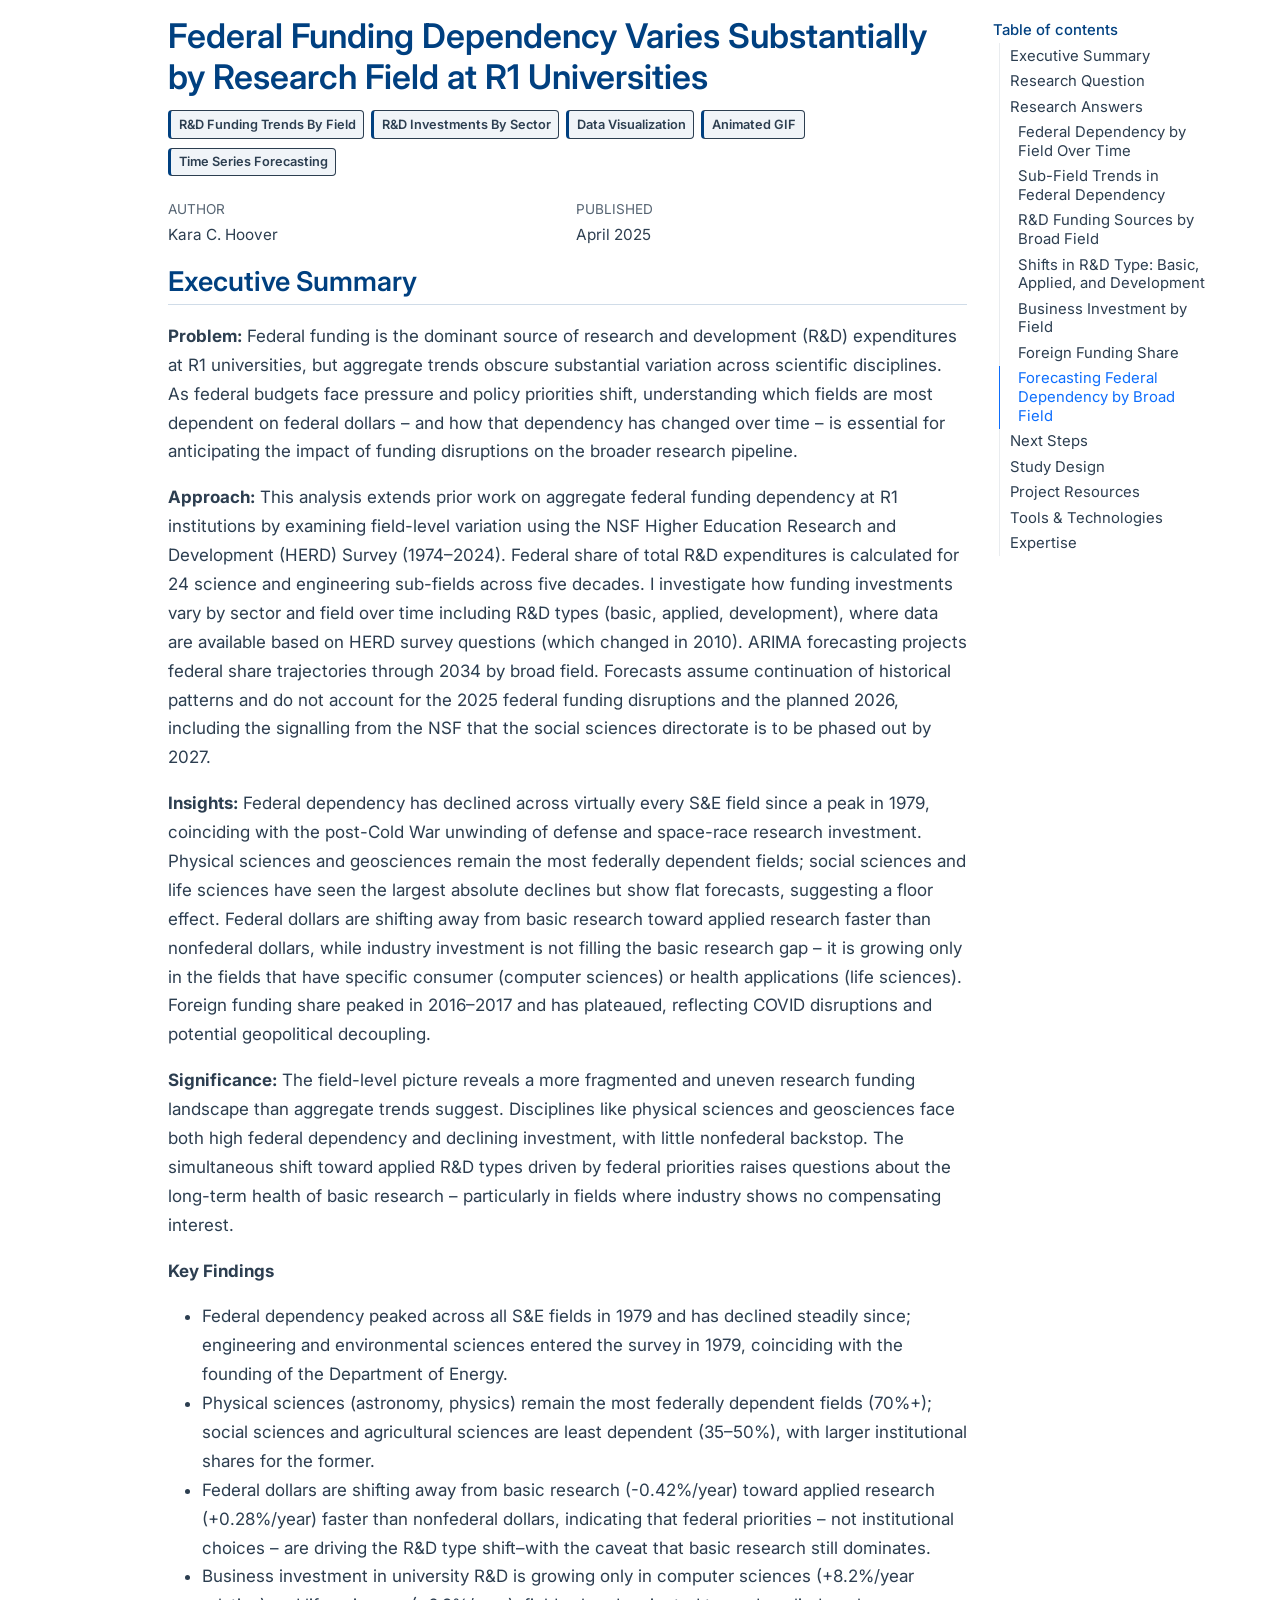
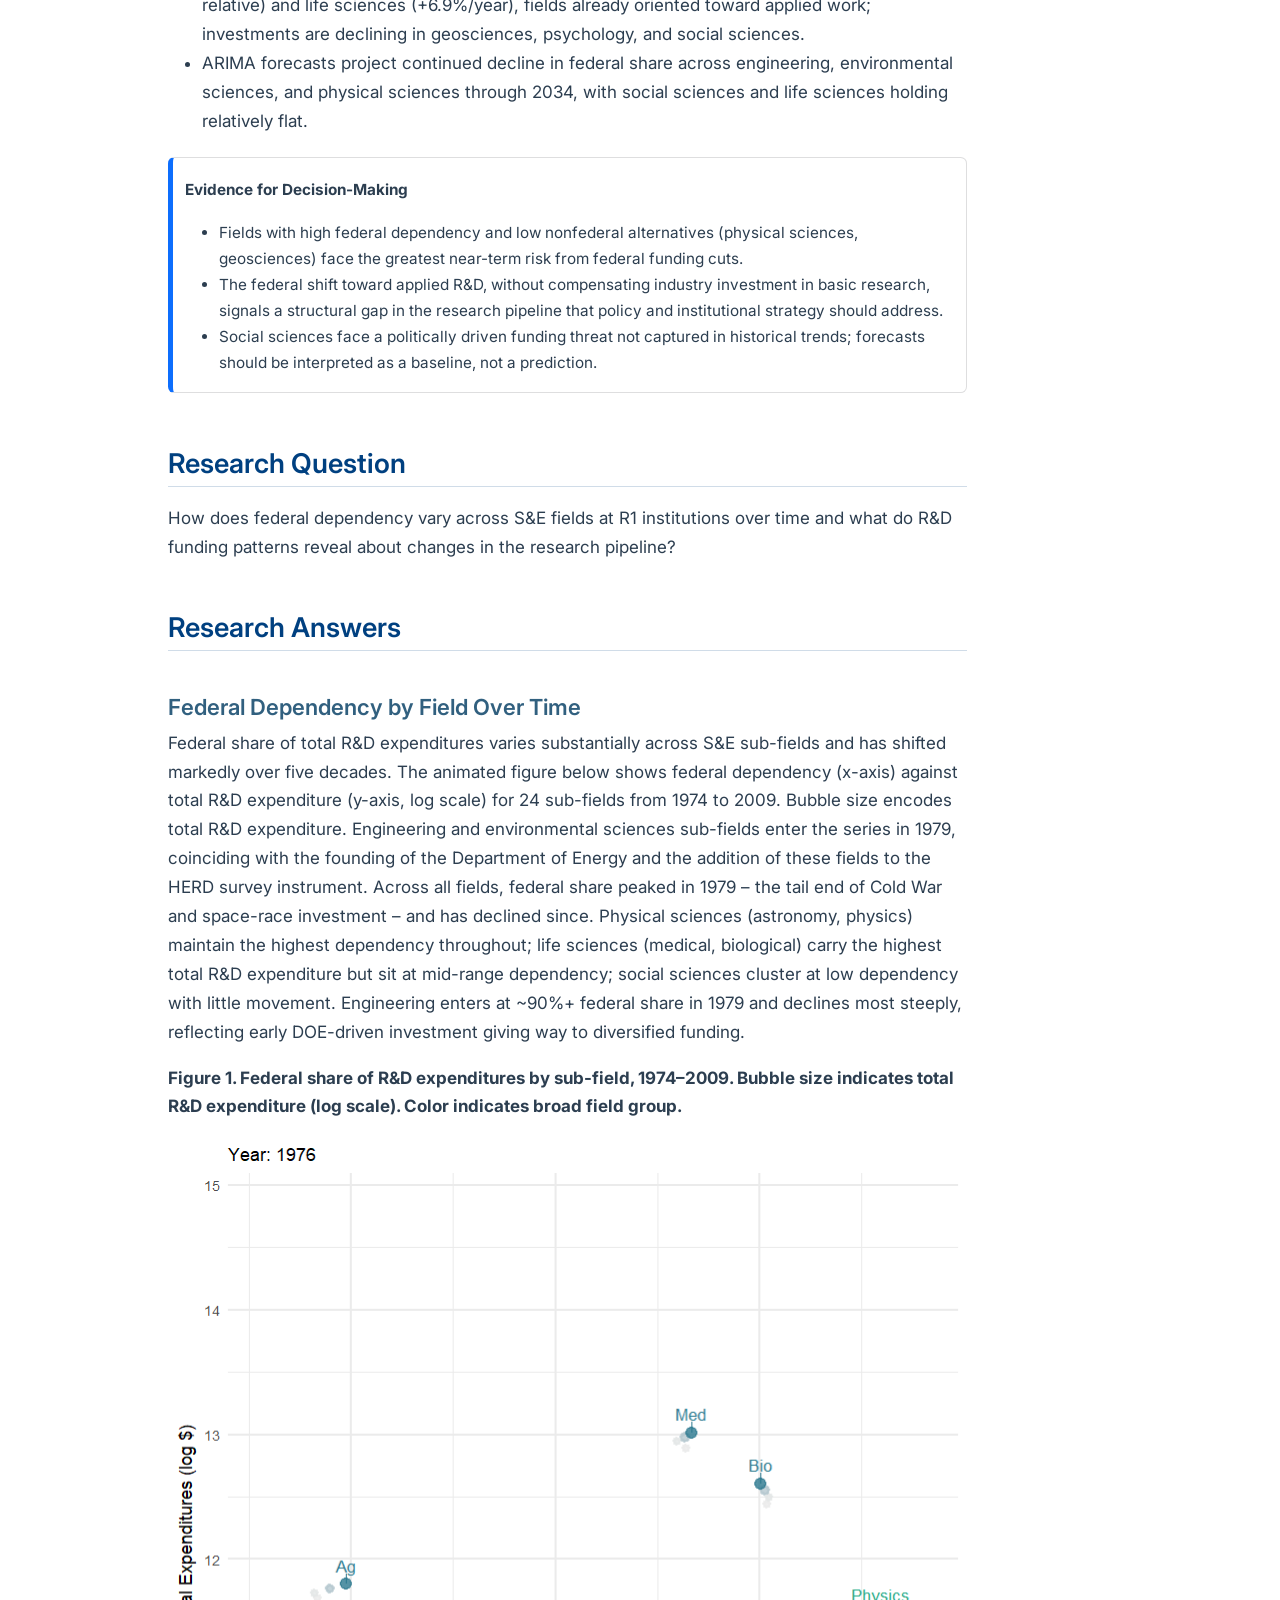
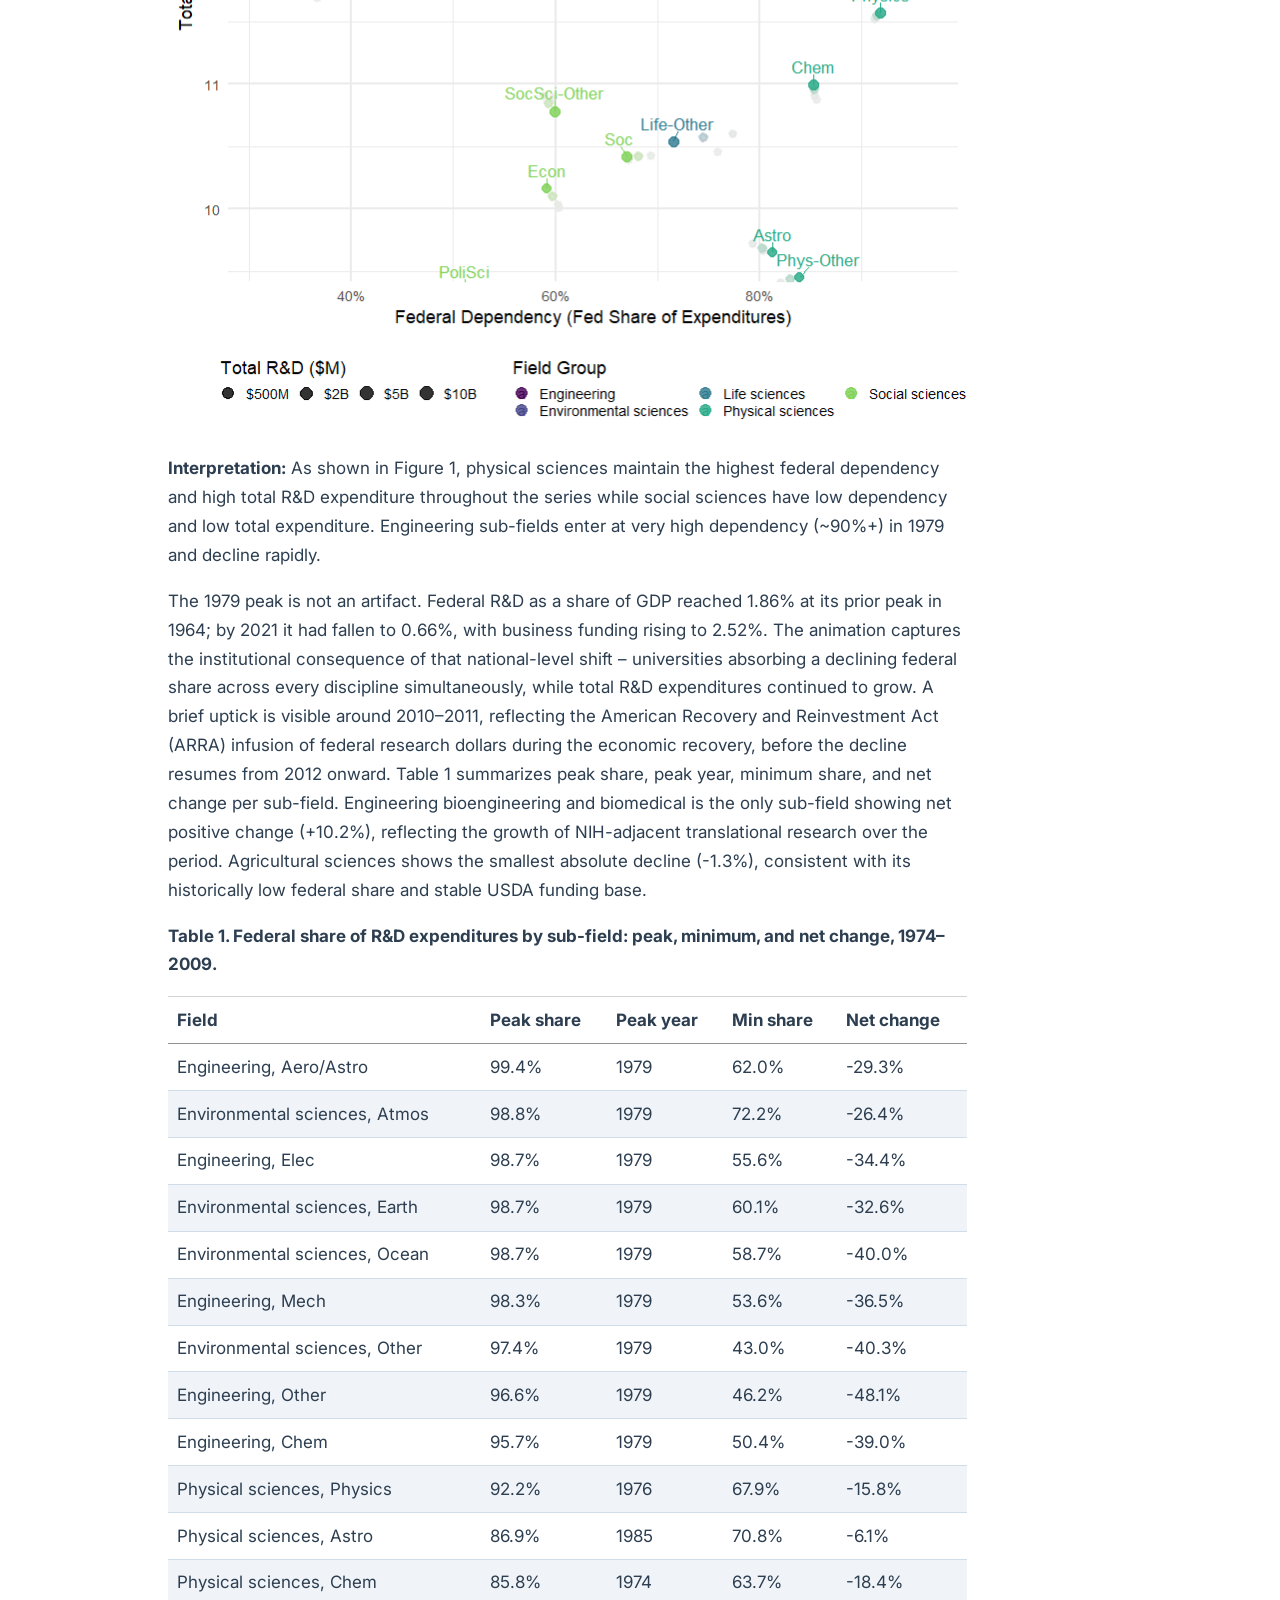
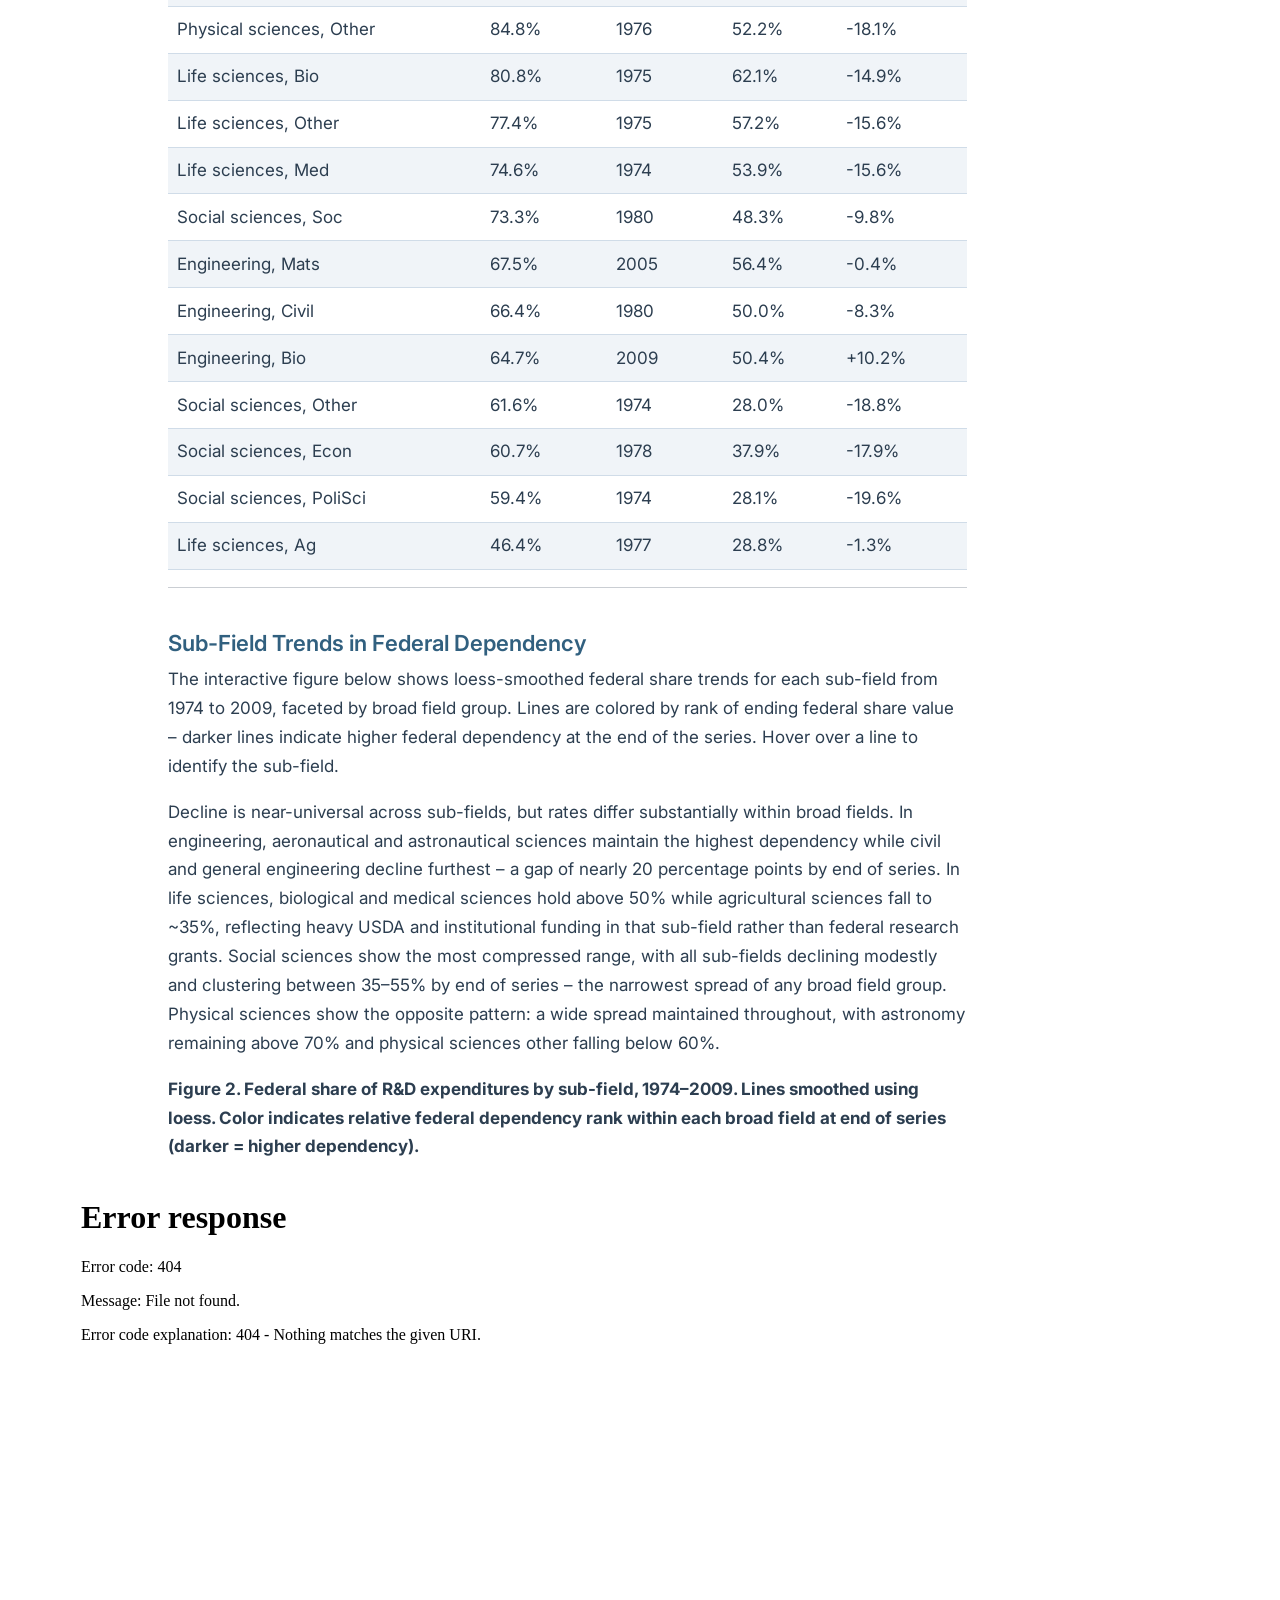
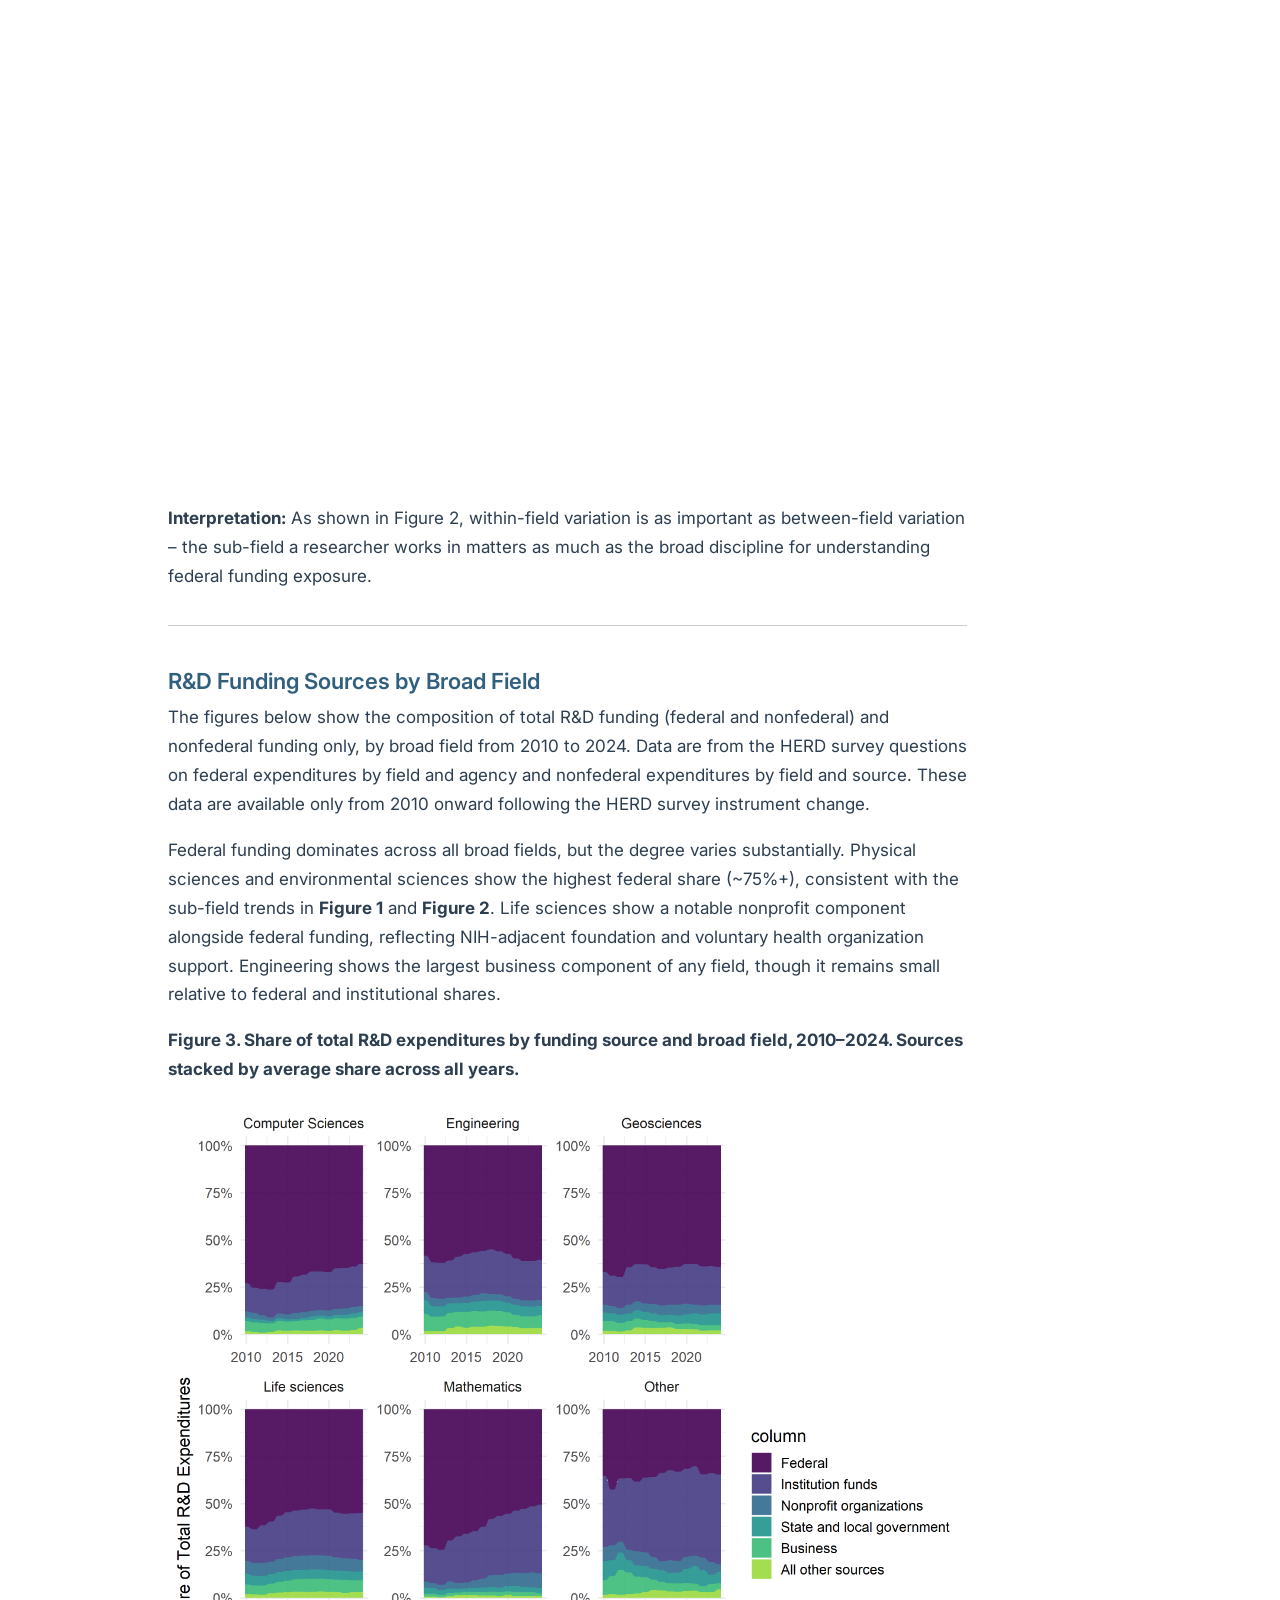
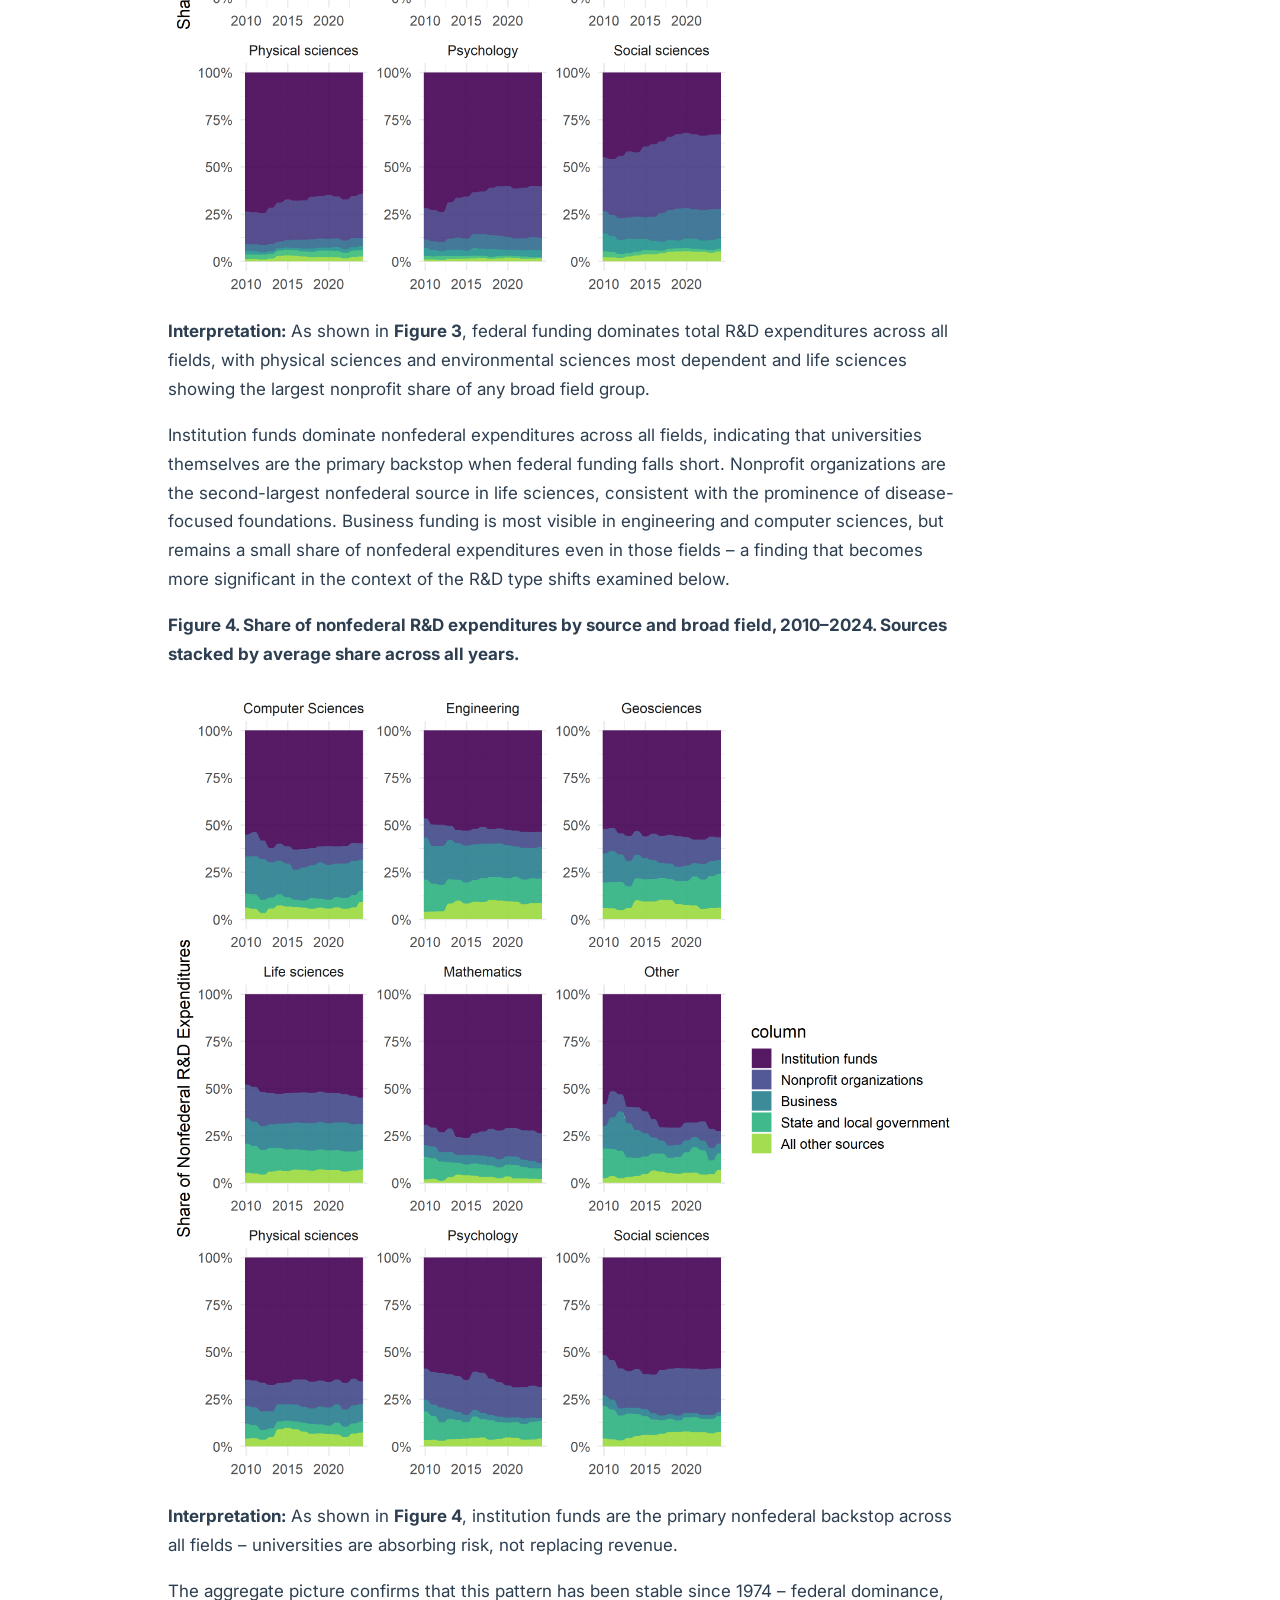
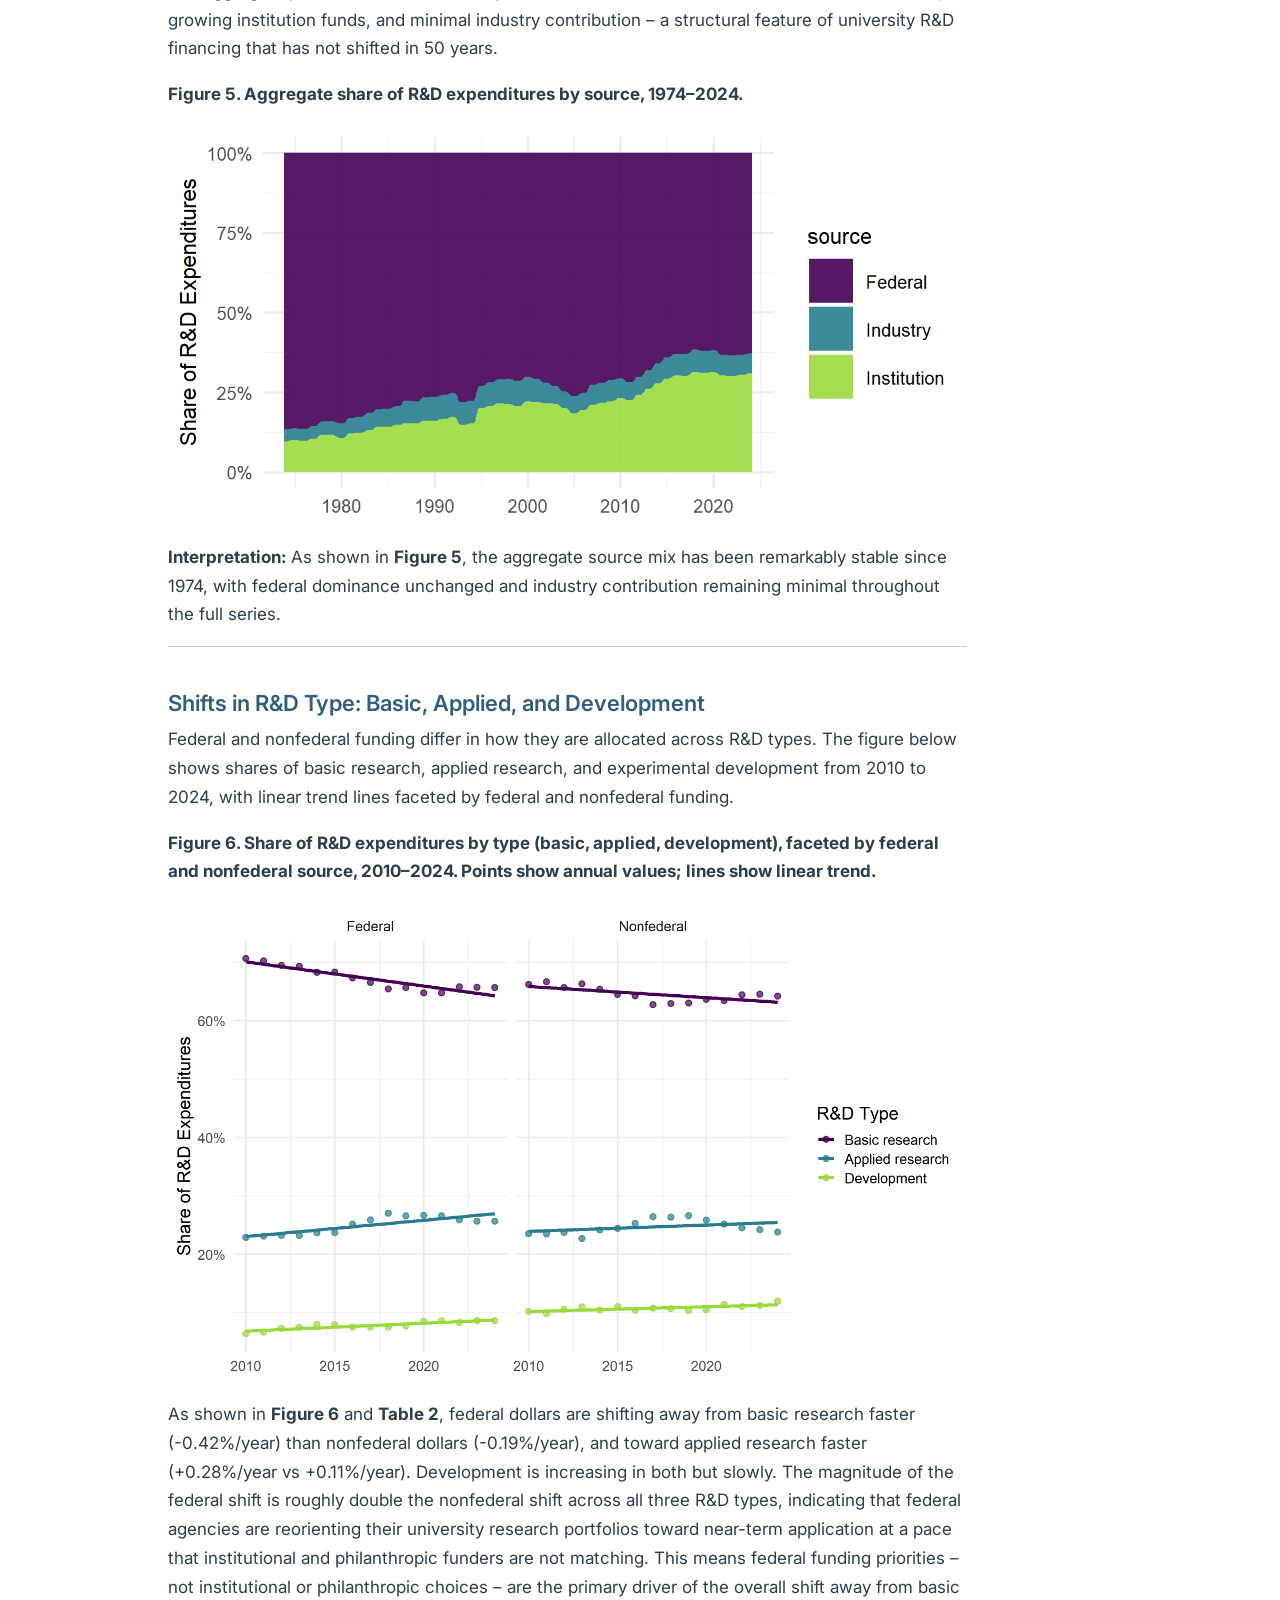
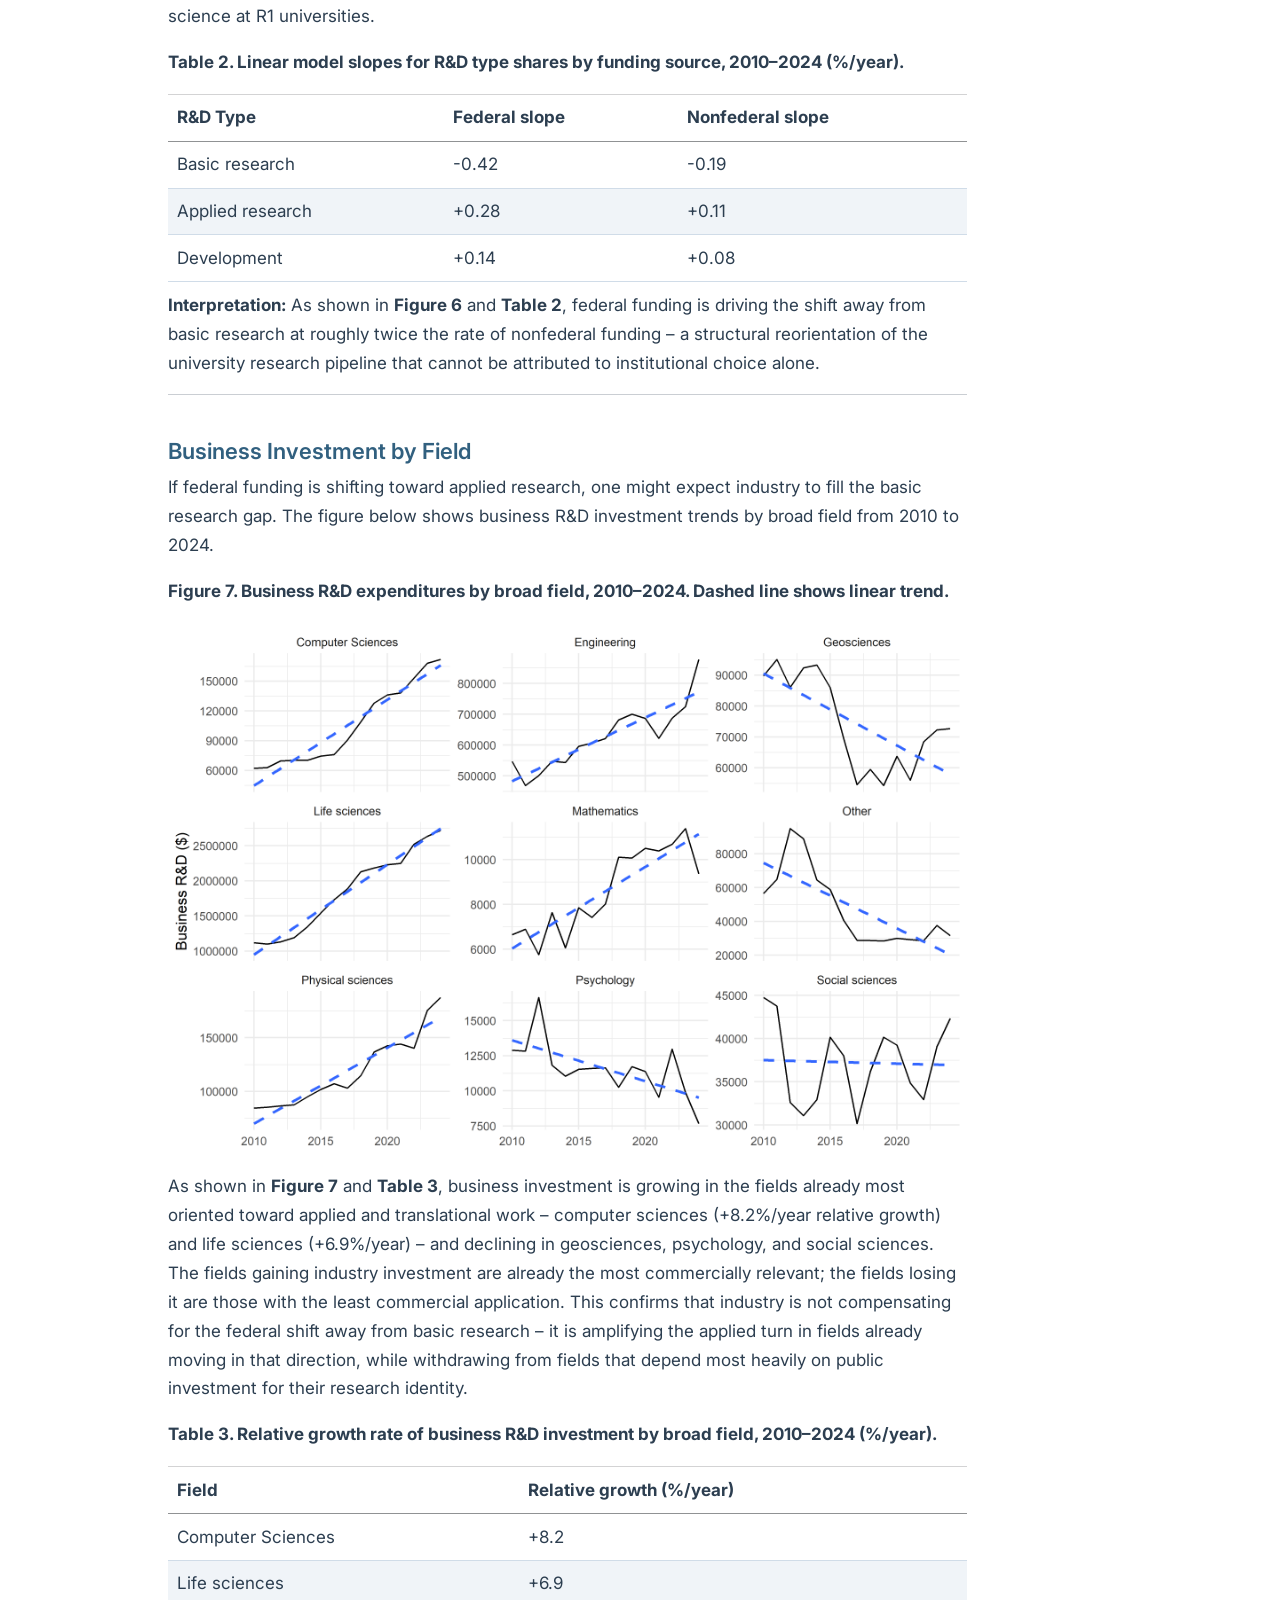
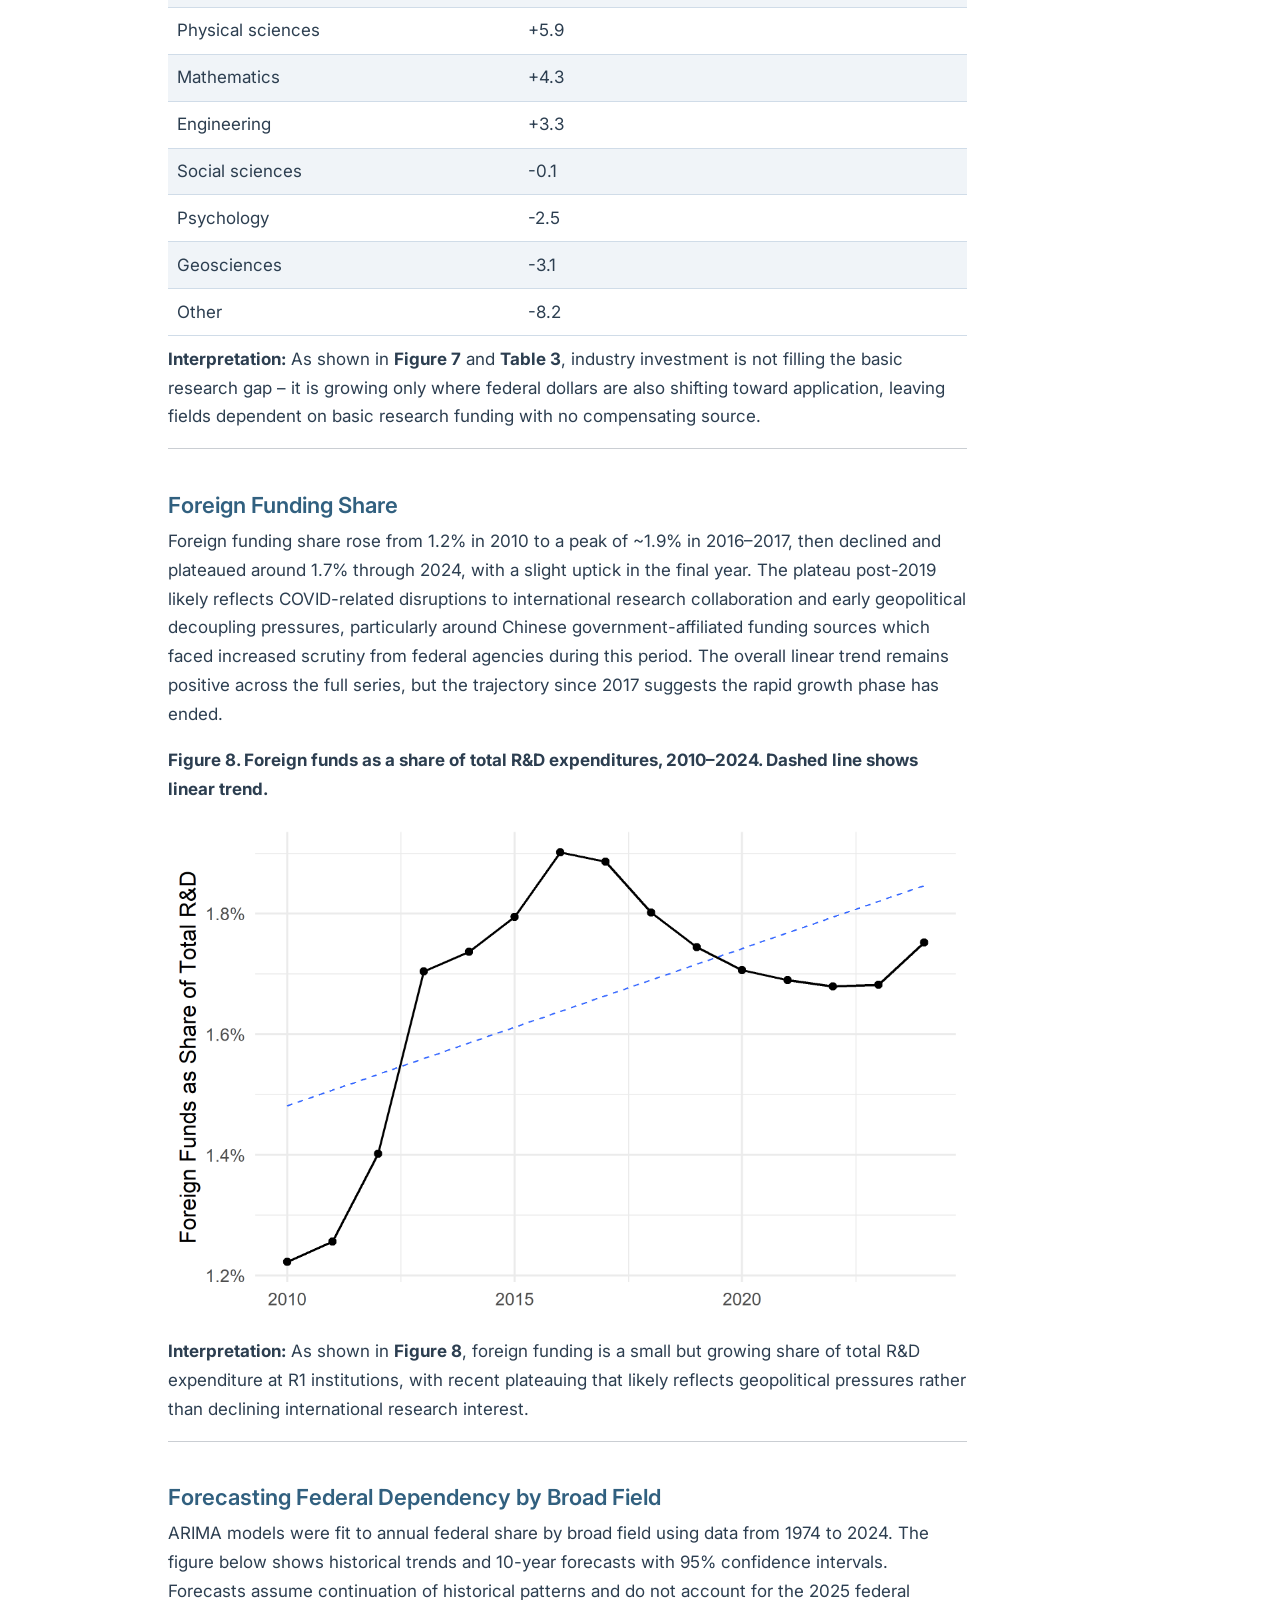
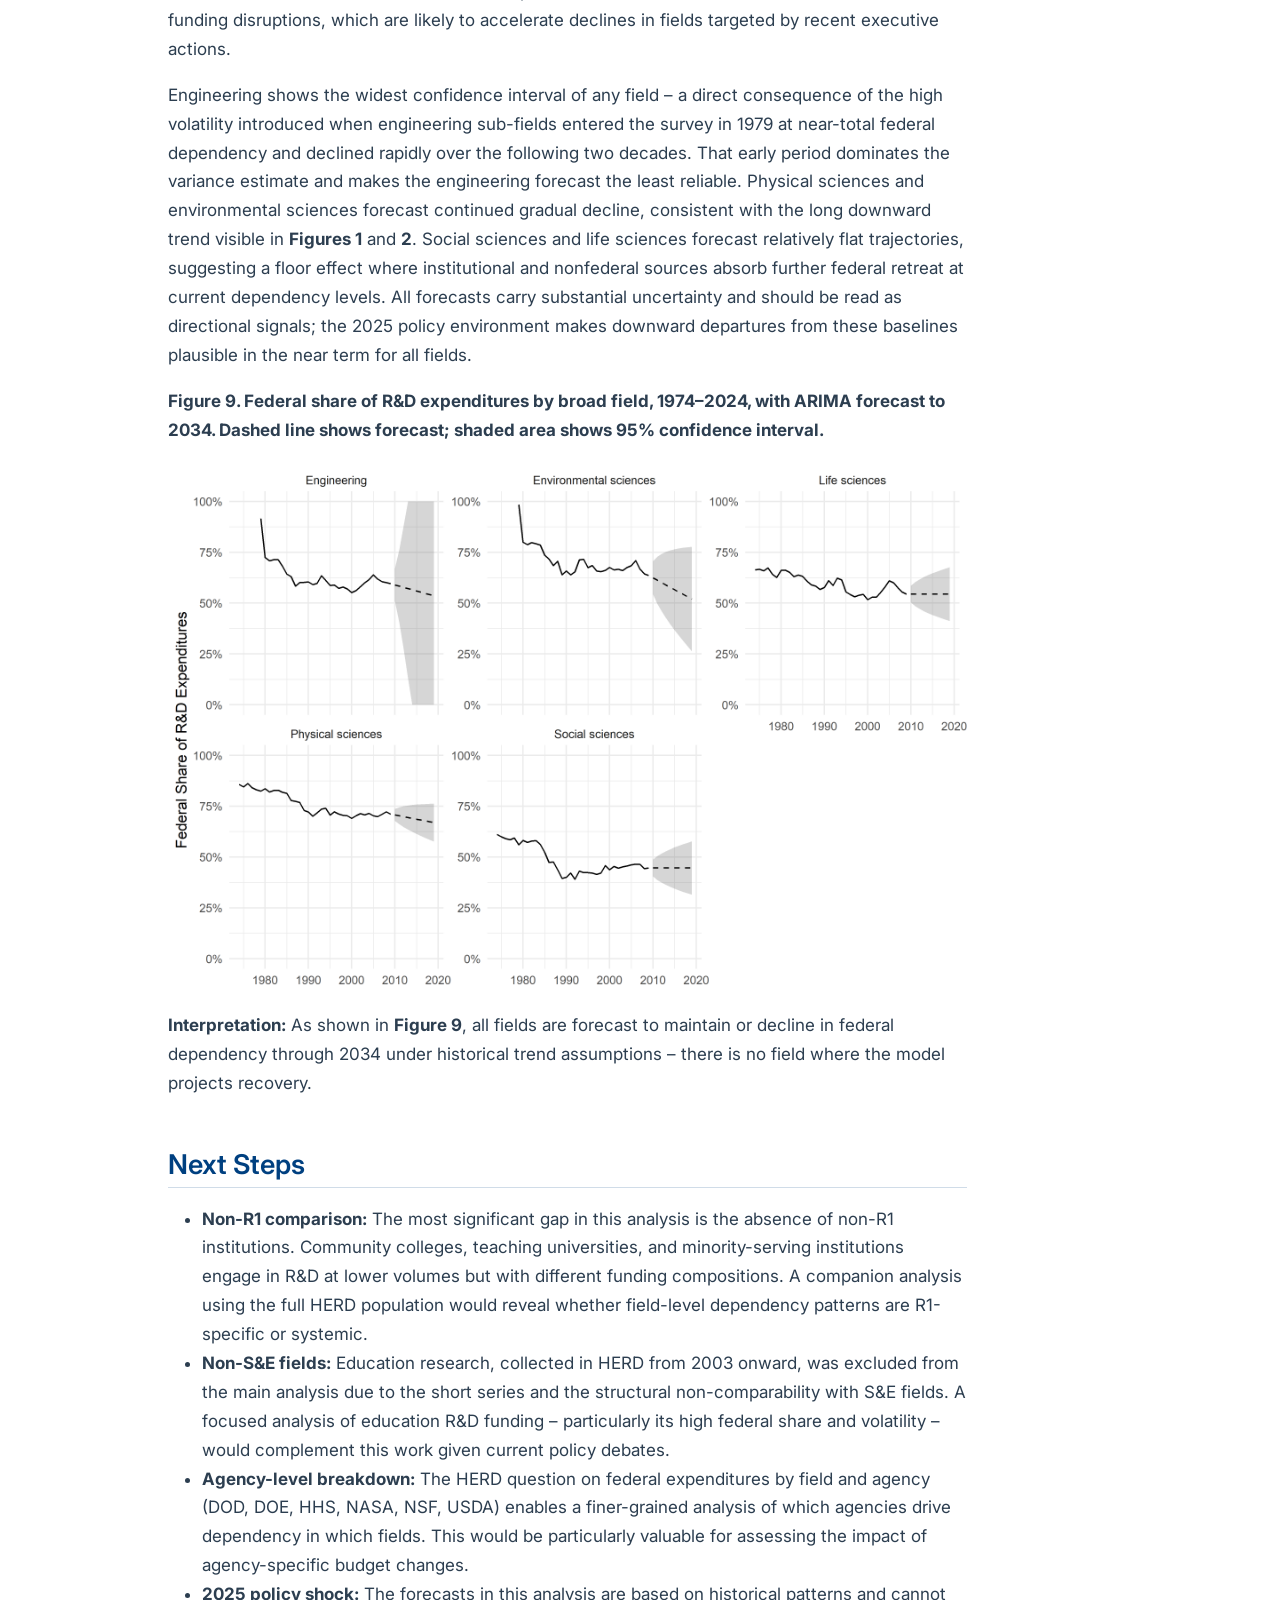
==== commit 87384360: "figure updates" ====
--- a/index.html
+++ b/index.html
@@ -71,7 +71,7 @@
   </ul>
 </nav>
 </div>
-<main class="content" id="quarto-document-content">
+<main class="content page-columns page-full" id="quarto-document-content">
 
 <header id="title-block-header" class="quarto-title-block default">
 <div class="quarto-title">
@@ -145,7 +145,7 @@
 <h2 class="anchored" data-anchor-id="research-question">Research Question</h2>
 <p>How does federal dependency vary across S&amp;E fields at R1 institutions over time and what do R&amp;D funding patterns reveal about changes in the research pipeline?</p>
 </section>
-<section id="research-answers" class="level2">
+<section id="research-answers" class="level2 page-columns page-full">
 <h2 class="anchored" data-anchor-id="research-answers">Research Answers</h2>
 <section id="federal-dependency-by-field-over-time" class="level3">
 <h3 class="anchored" data-anchor-id="federal-dependency-by-field-over-time">Federal Dependency by Field Over Time</h3>
@@ -338,13 +338,15 @@
 </table>
 <hr>
 </section>
-<section id="sub-field-trends-in-federal-dependency" class="level3">
+<section id="sub-field-trends-in-federal-dependency" class="level3 page-columns page-full">
 <h3 class="anchored" data-anchor-id="sub-field-trends-in-federal-dependency">Sub-Field Trends in Federal Dependency</h3>
 <p>The interactive figure below shows loess-smoothed federal share trends for each sub-field from 1974 to 2009, faceted by broad field group. Lines are colored by rank of ending federal share value – darker lines indicate higher federal dependency at the end of the series. Hover over a line to identify the sub-field.</p>
 <p>Decline is near-universal across sub-fields, but rates differ substantially within broad fields. In engineering, aeronautical and astronautical sciences maintain the highest dependency while civil and general engineering decline furthest – a gap of nearly 20 percentage points by end of series. In life sciences, biological and medical sciences hold above 50% while agricultural sciences fall to ~35%, reflecting heavy USDA and institutional funding in that sub-field rather than federal research grants. Social sciences show the most compressed range, with all sub-fields declining modestly and clustering between 35–55% by end of series – the narrowest spread of any broad field group. Physical sciences show the opposite pattern: a wide spread maintained throughout, with astronomy remaining above 70% and physical sciences other falling below 60%.</p>
 <p><strong>Figure 2. Federal share of R&amp;D expenditures by sub-field, 1974–2009. Lines smoothed using loess. Color indicates relative federal dependency rank within each broad field at end of series (darker = higher dependency).</strong></p>
+<div class="column-page">
 <iframe src="outputs/federal_share_by_field.html" width="100%" height="900px" frameborder="0">
 </iframe>
+</div>
 <p><strong>Interpretation:</strong> As shown in Figure 2, within-field variation is as important as between-field variation – the sub-field a researcher works in matters as much as the broad discipline for understanding federal funding exposure.</p>
 <hr>
 </section>
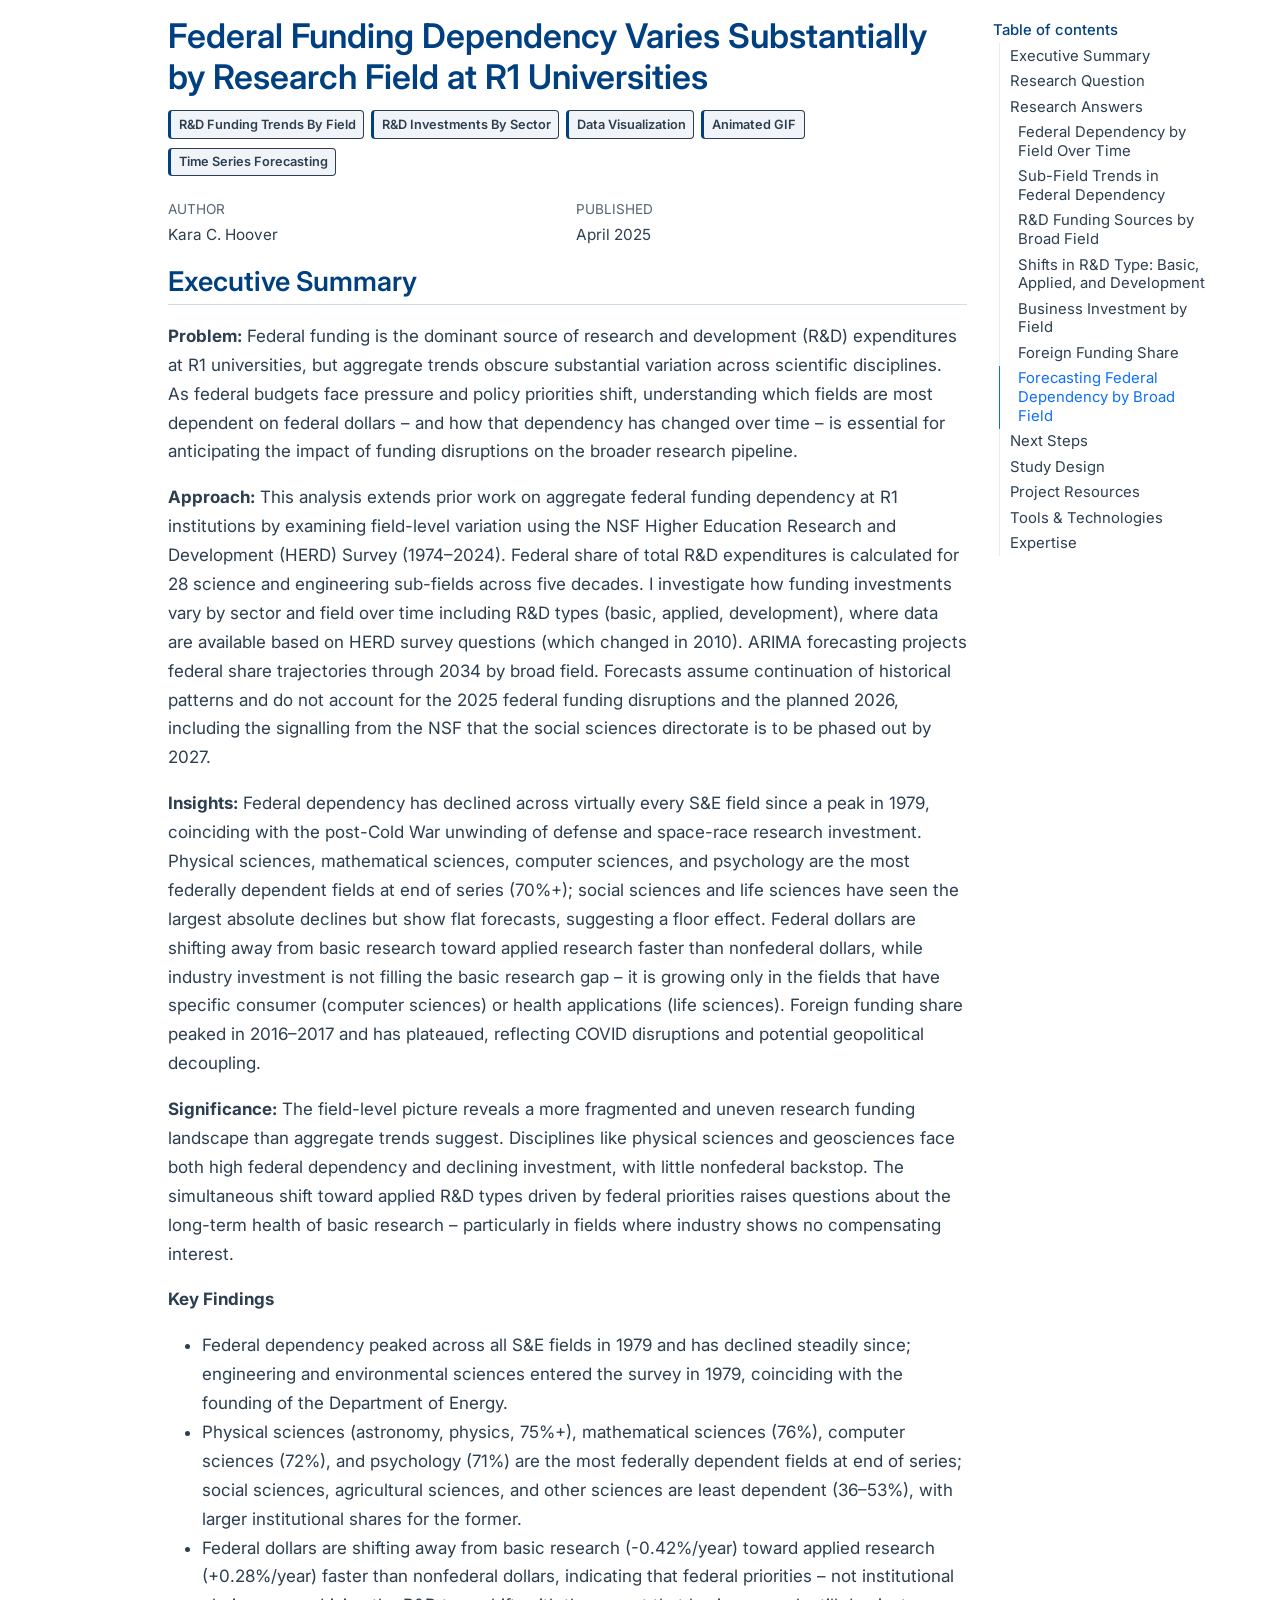
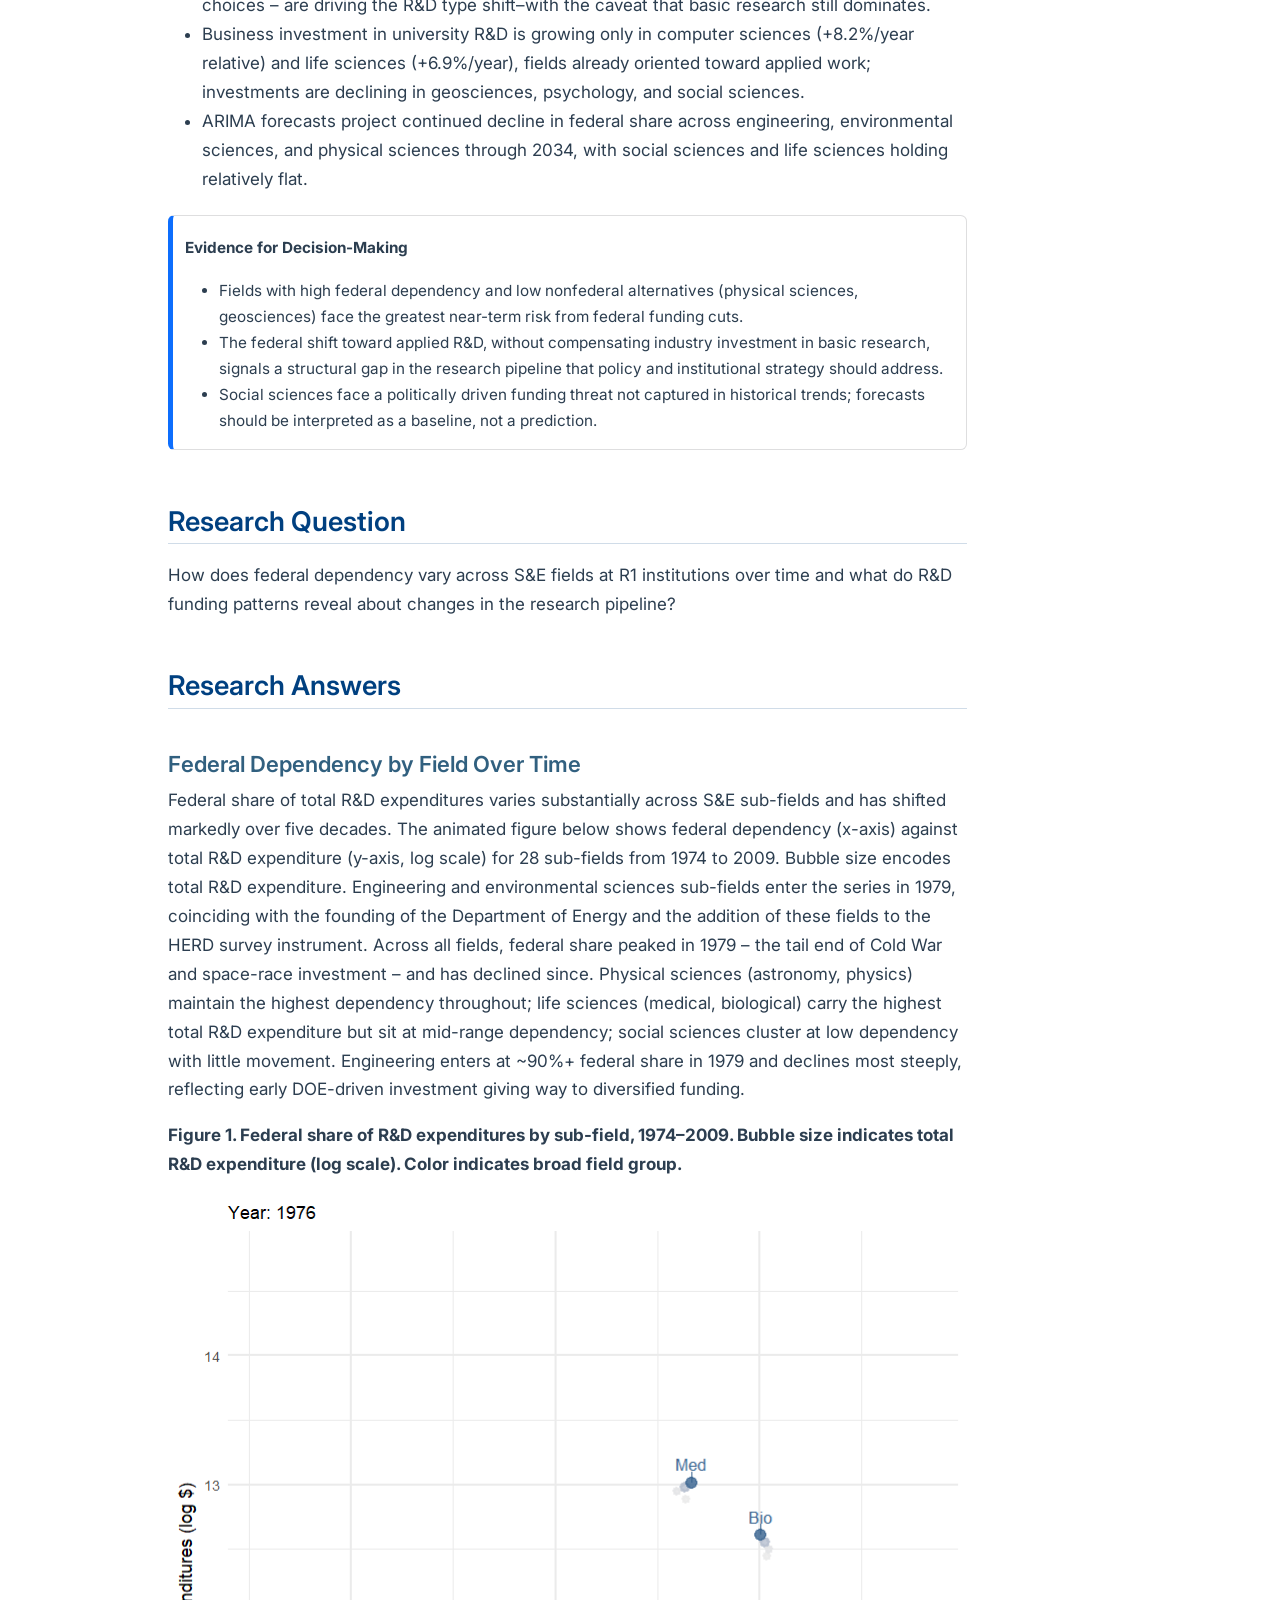
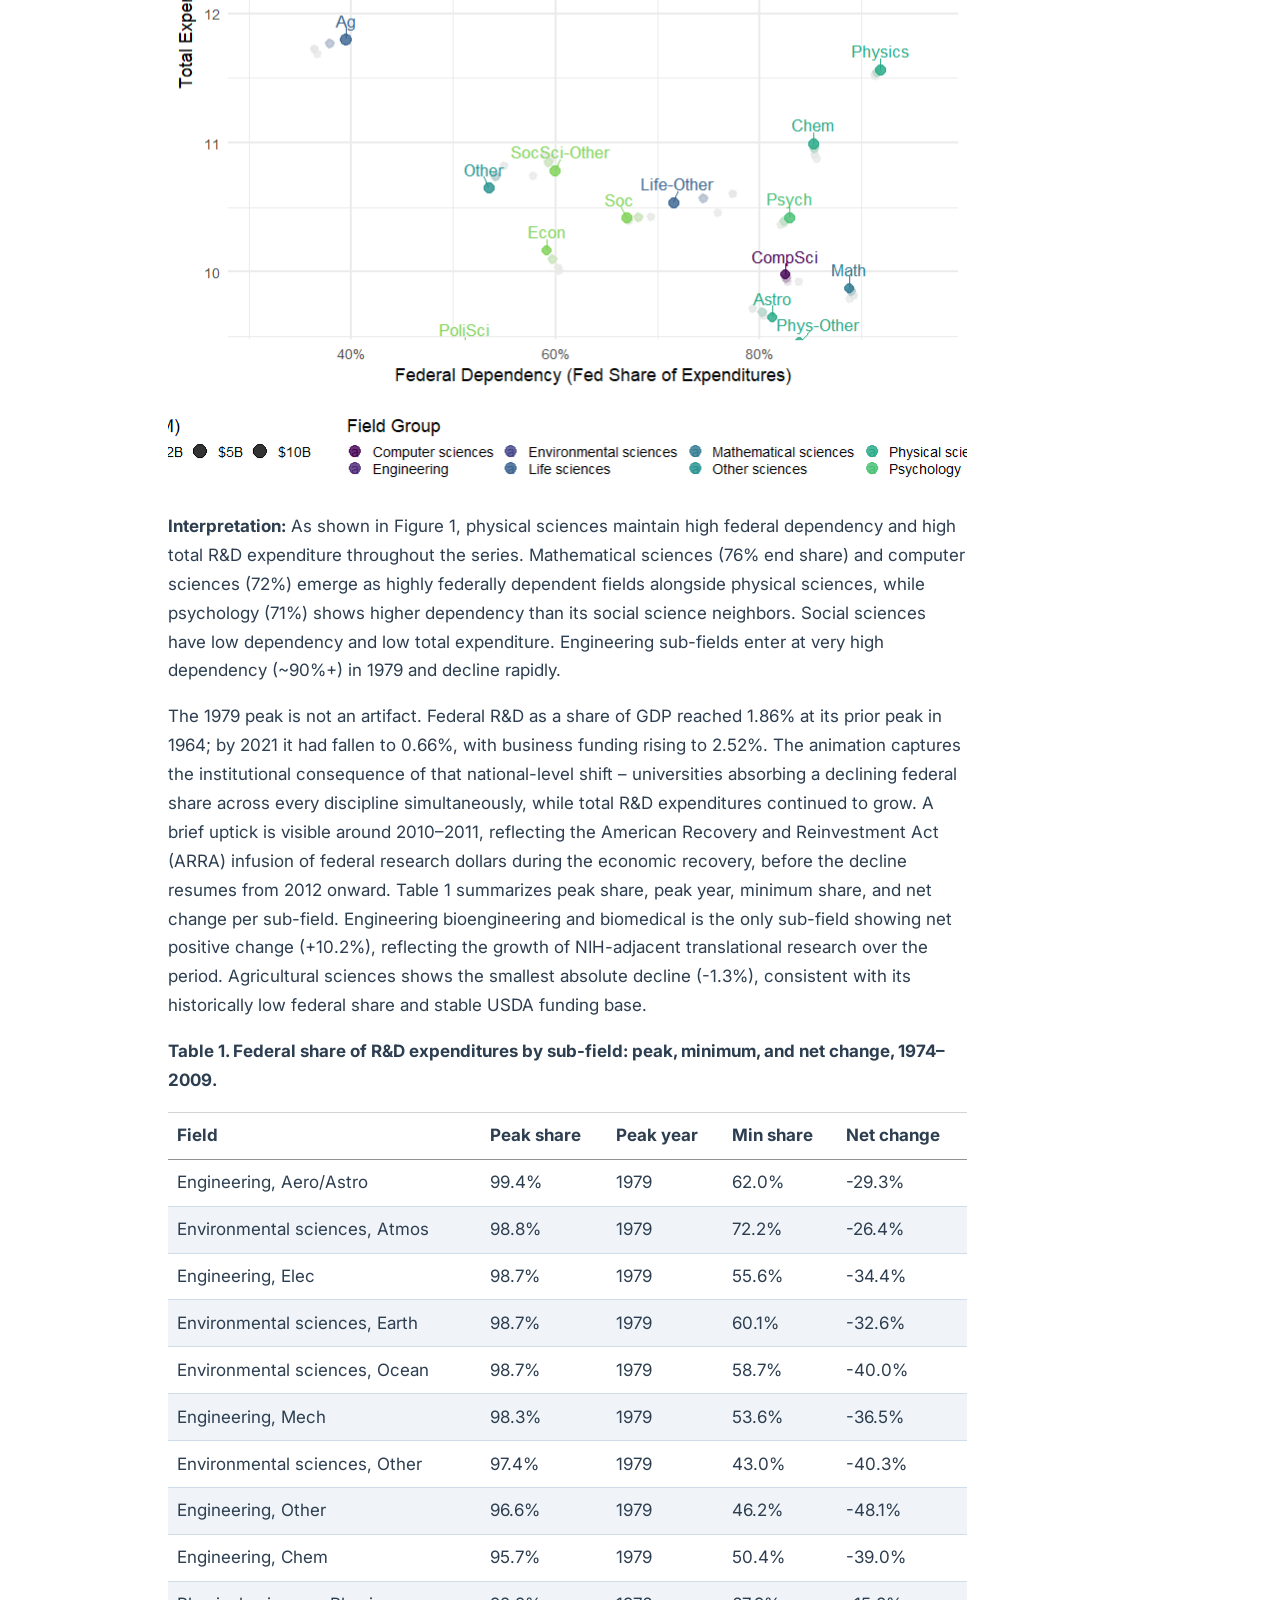
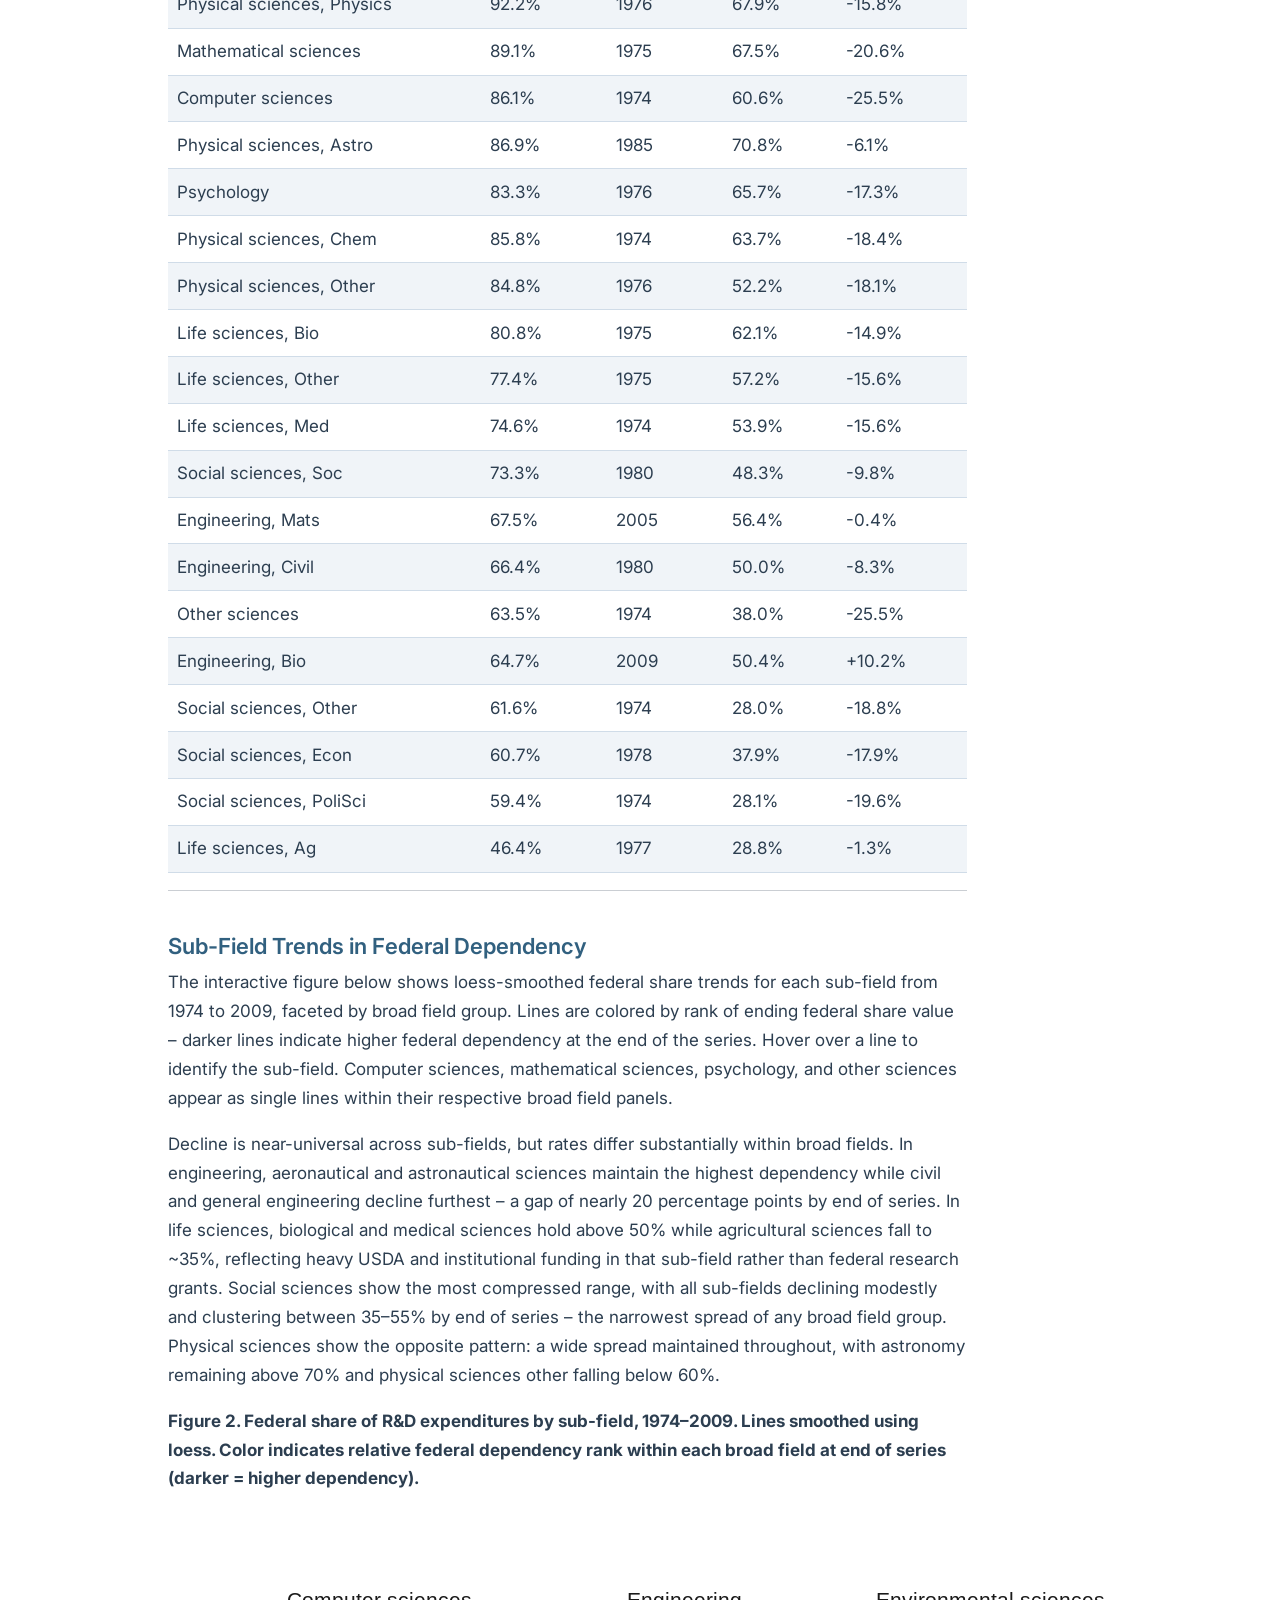
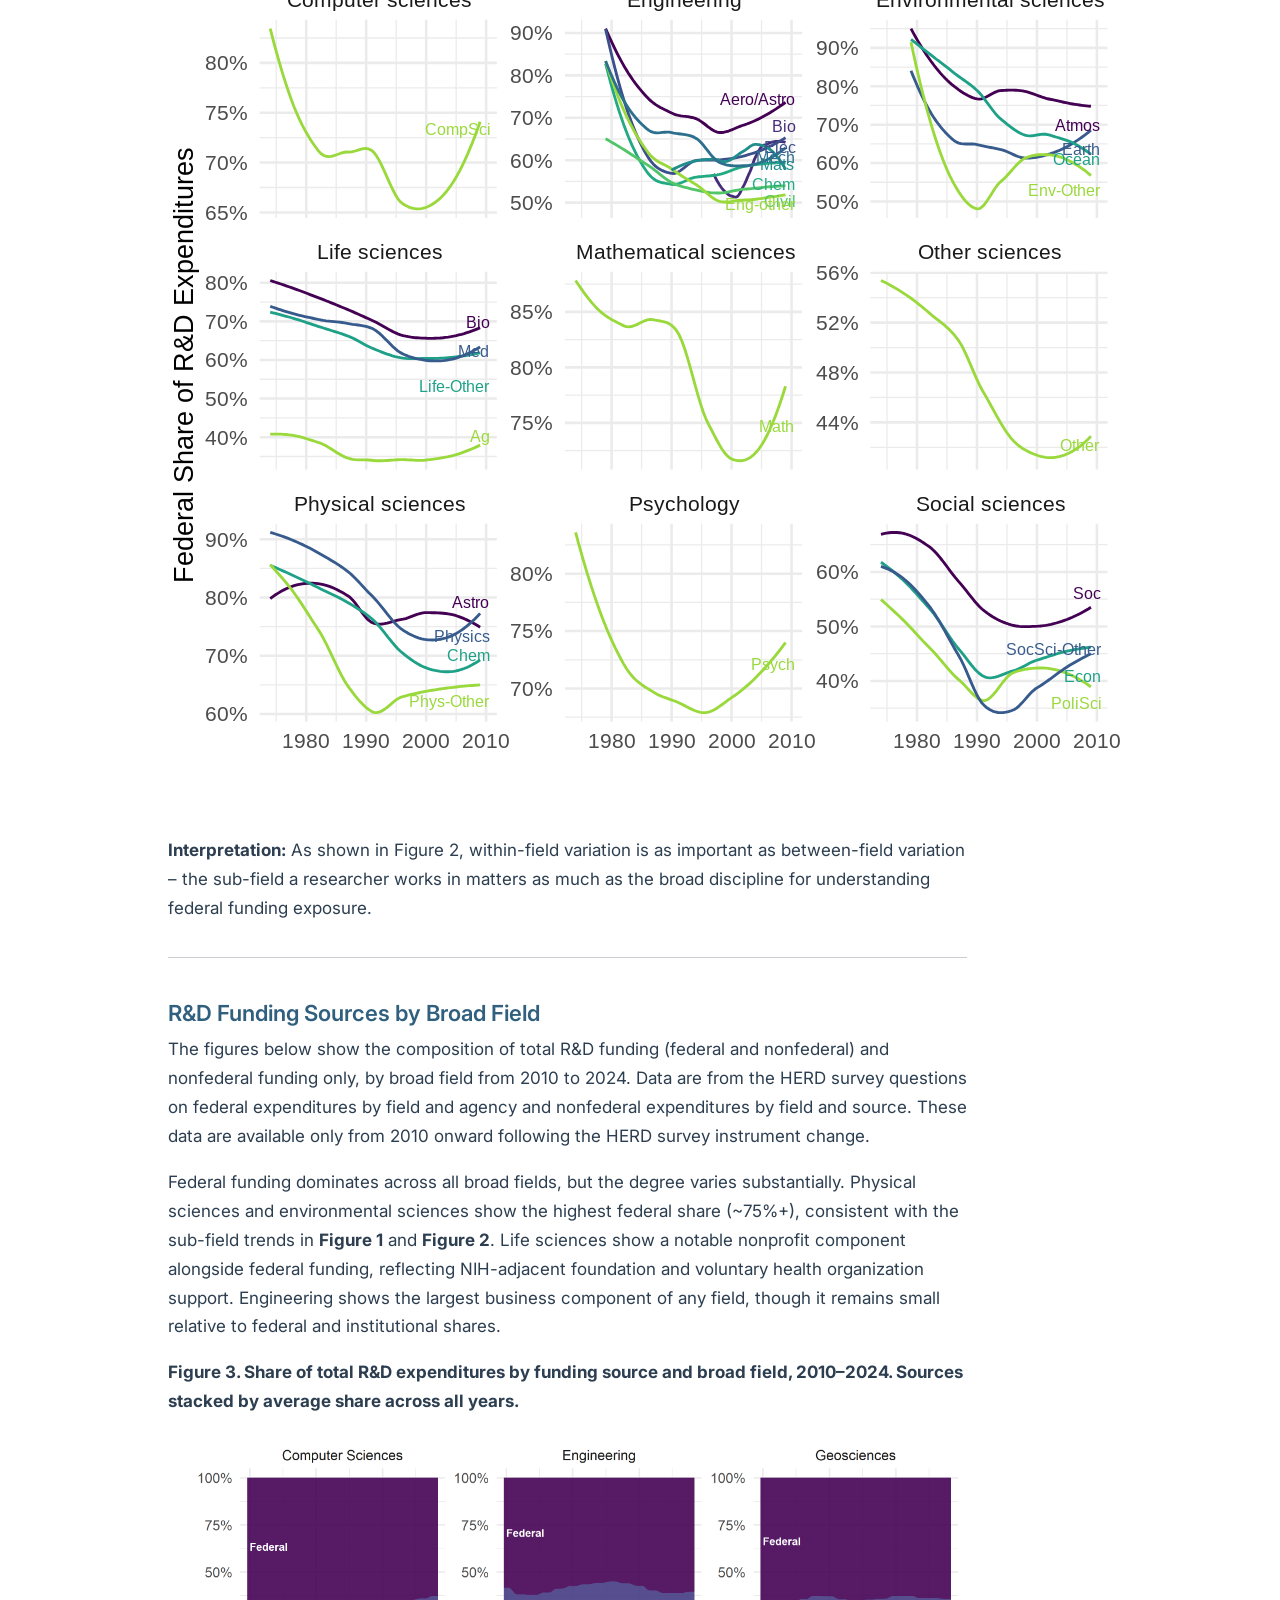
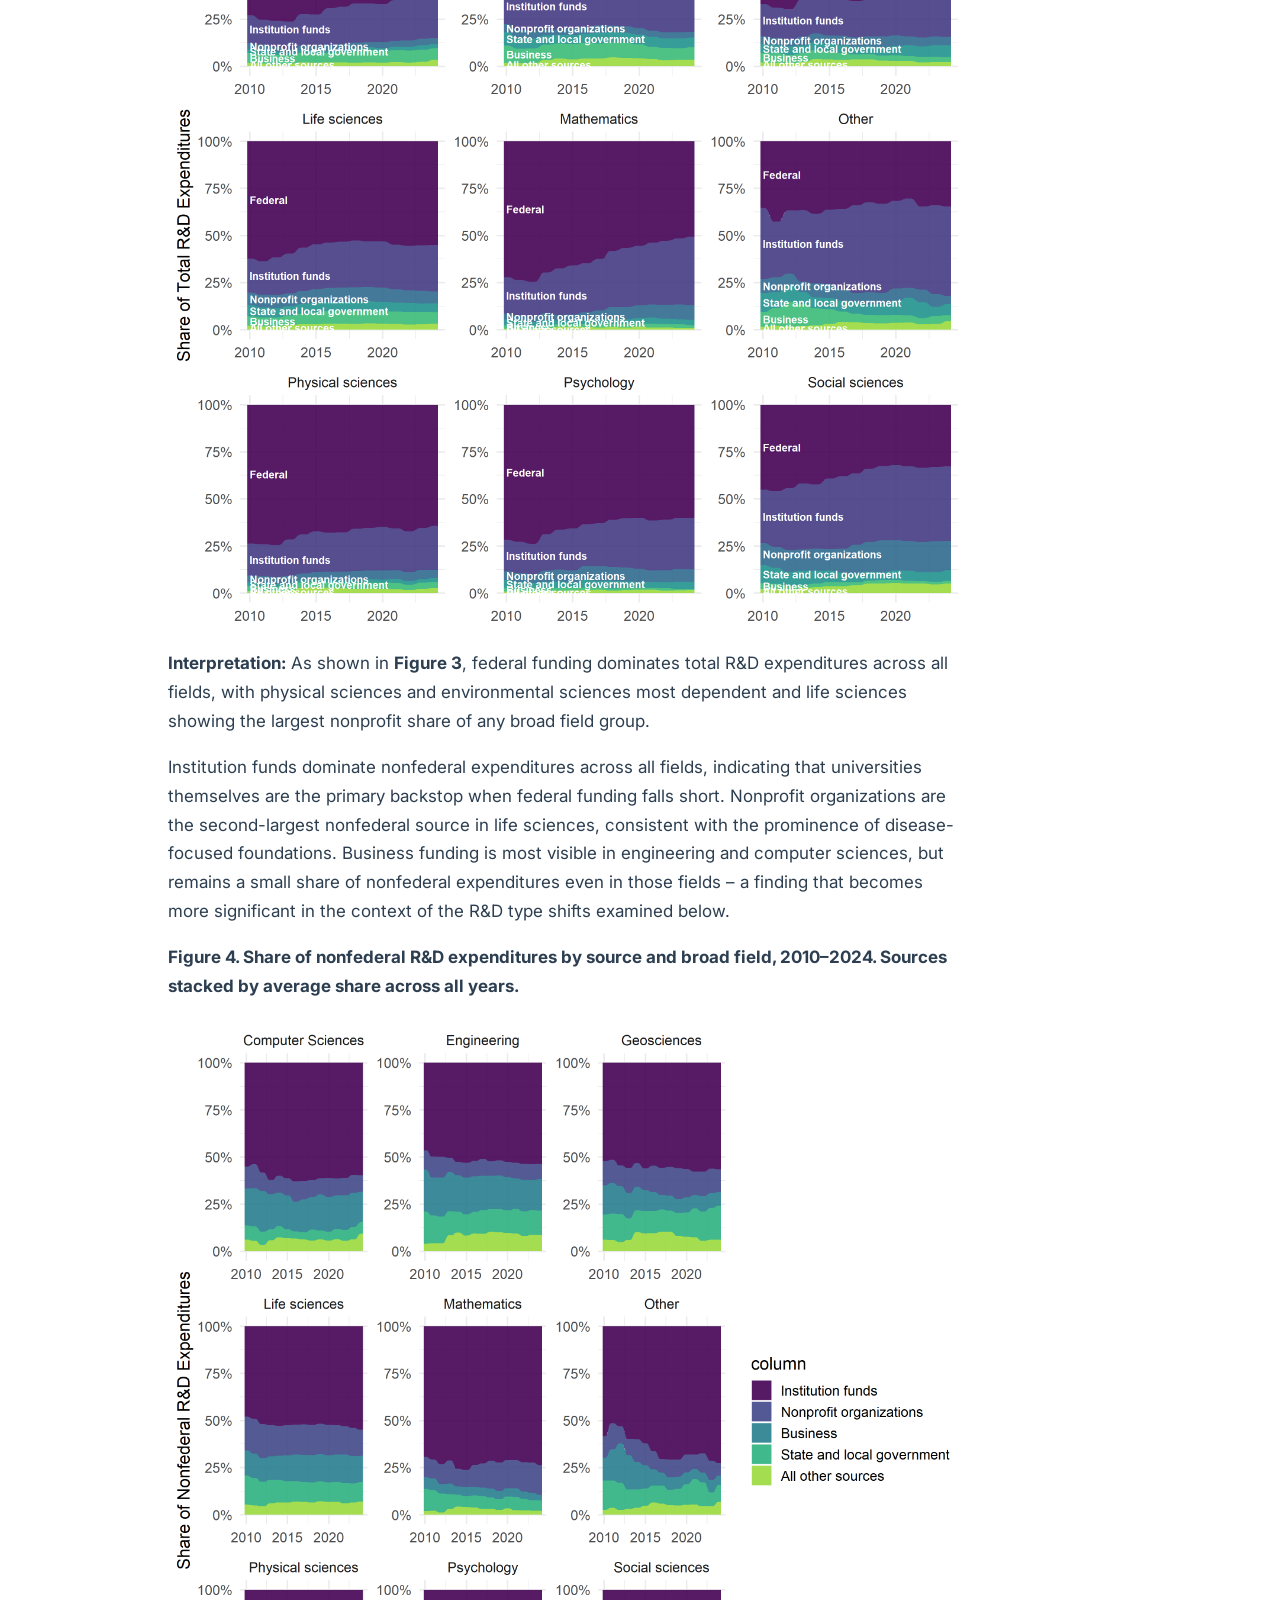
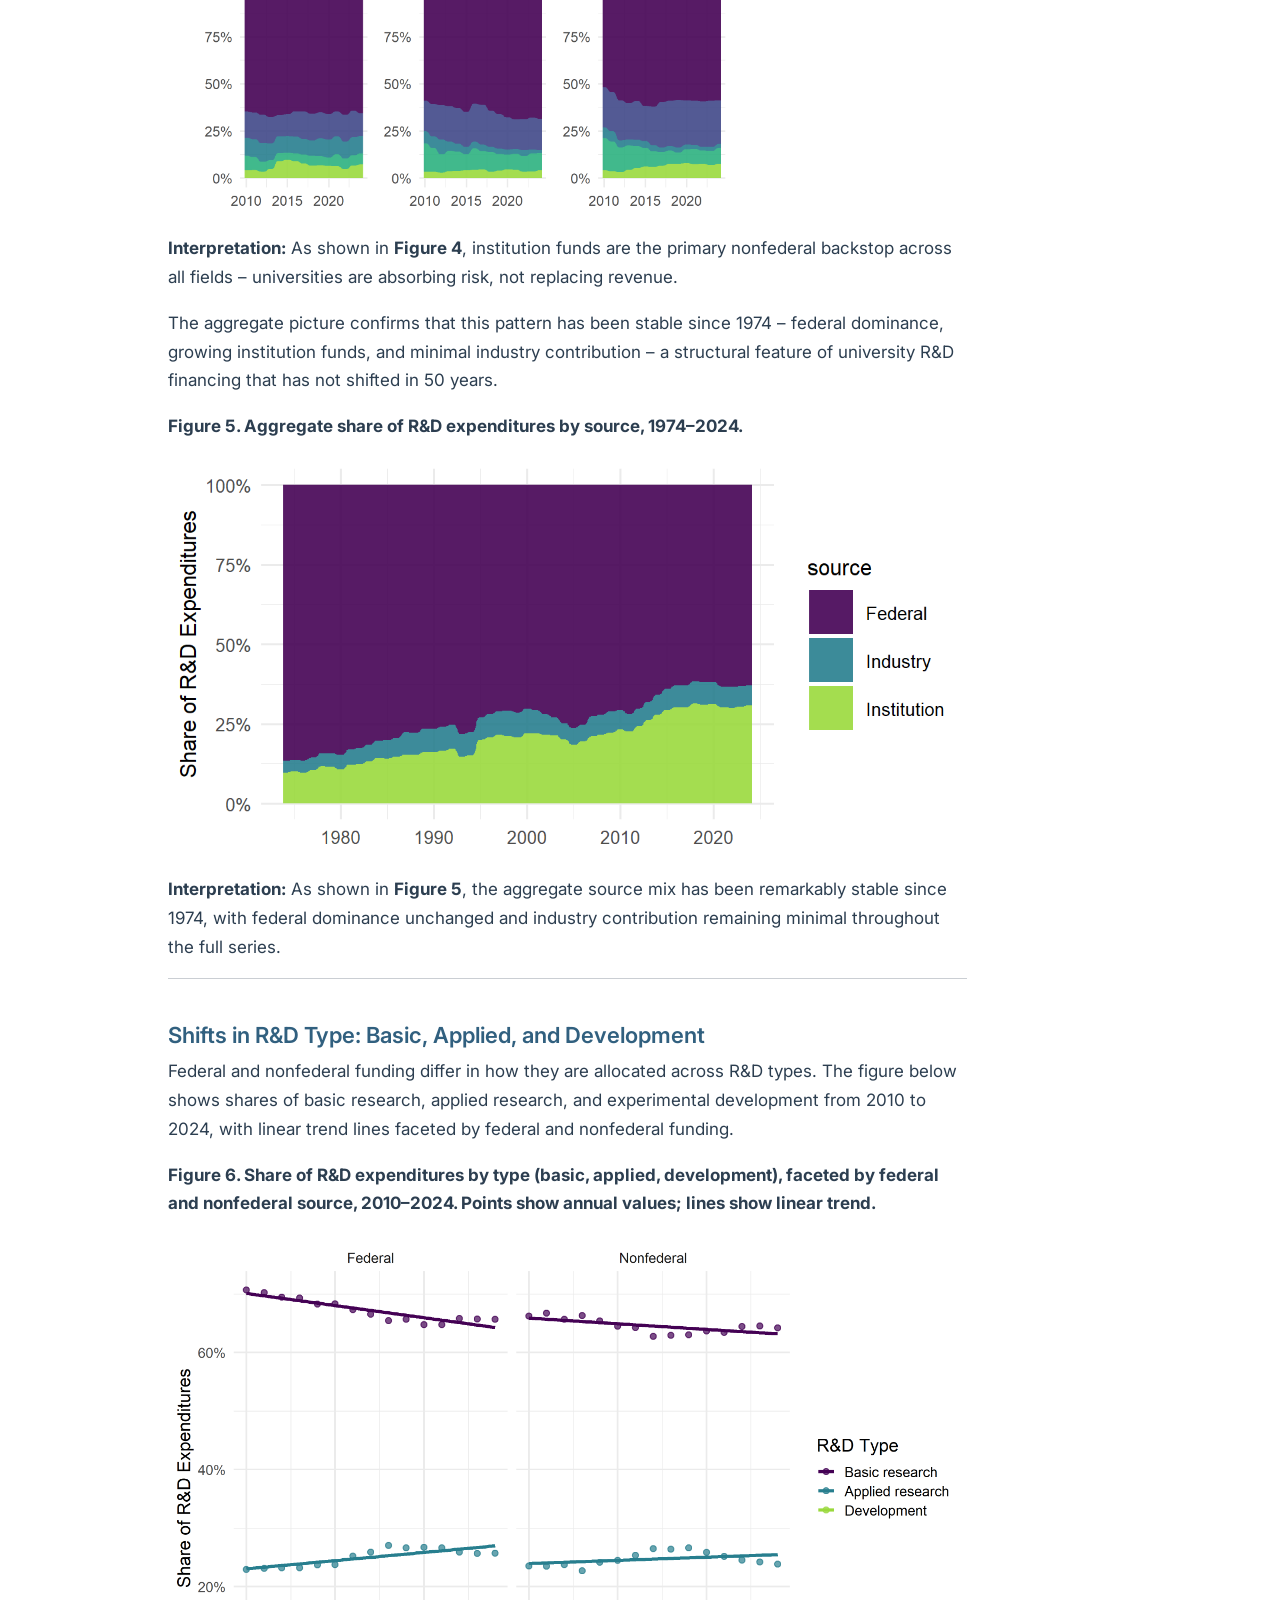
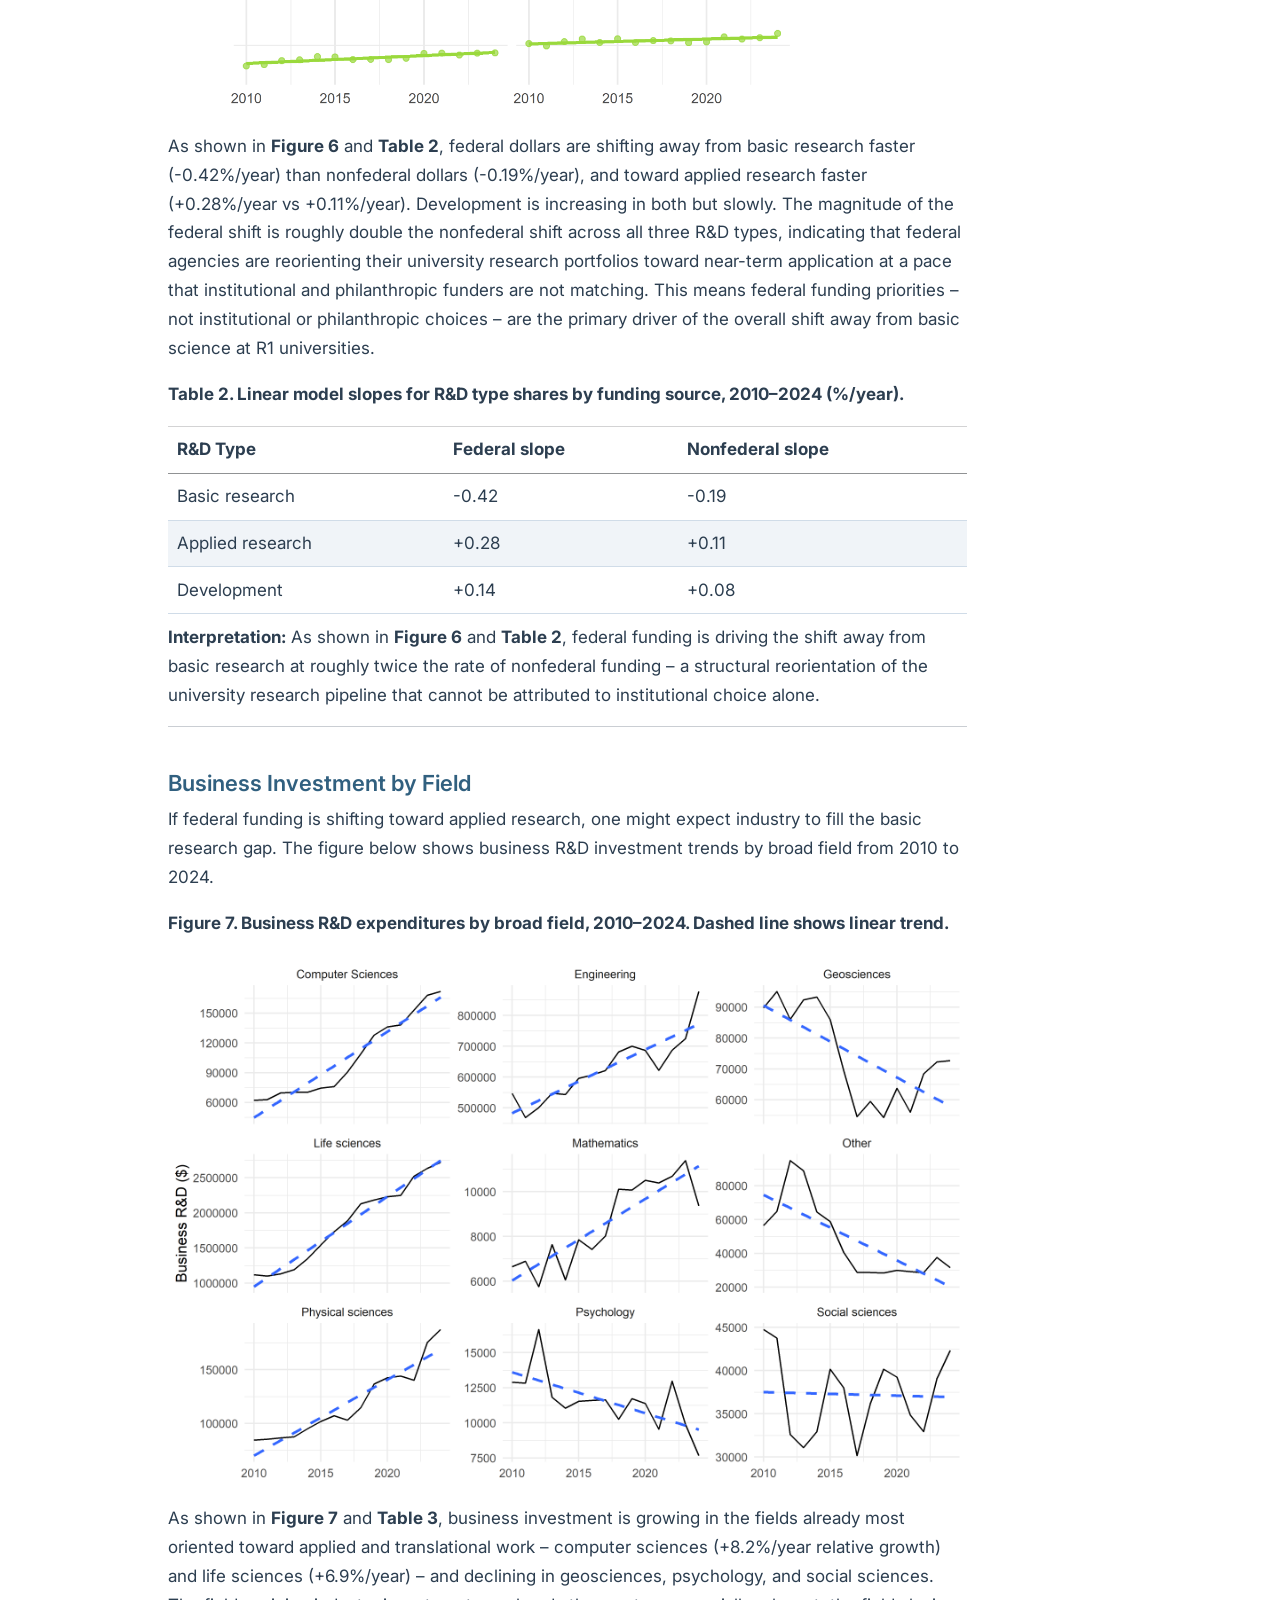
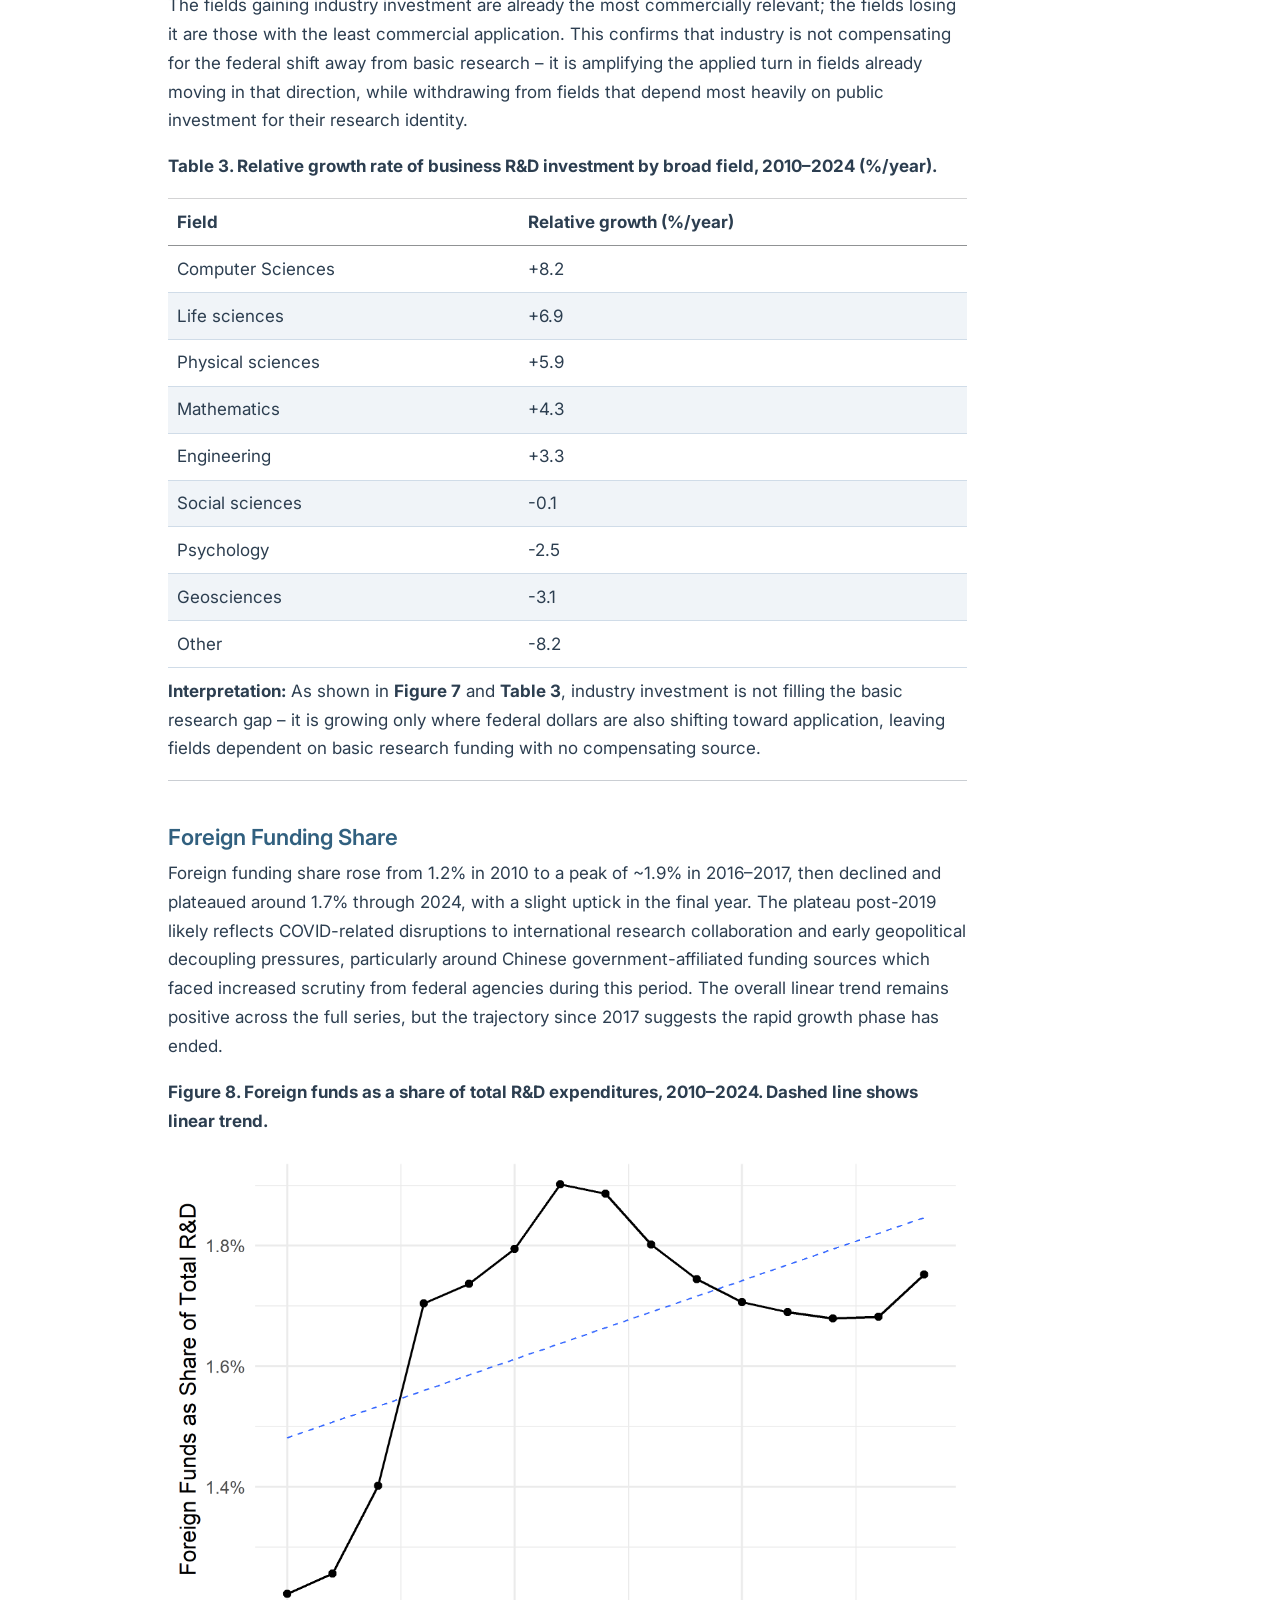
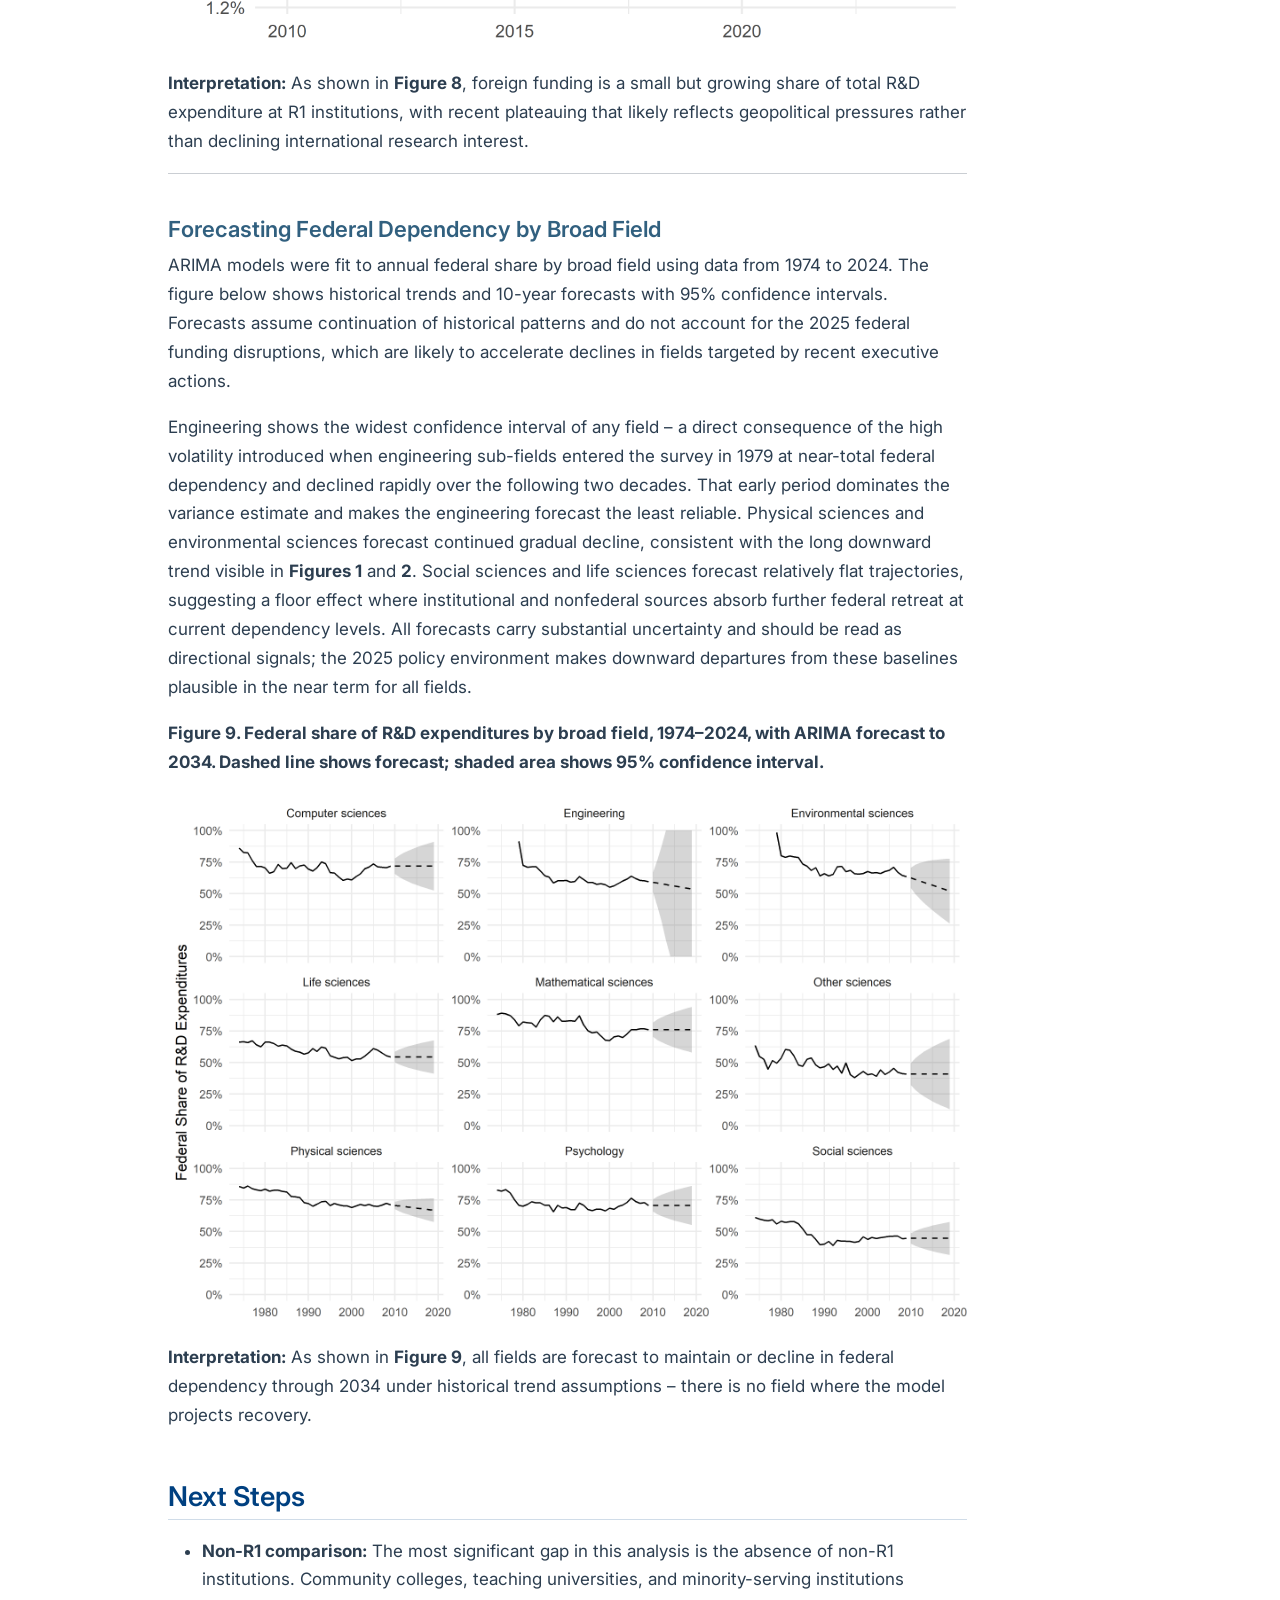
==== commit 52a3b43b: "new index with updated fig 1 and 2 and table 1" ====
--- a/index.html
+++ b/index.html
@@ -114,13 +114,13 @@
 <section id="executive-summary" class="level2">
 <h2 class="anchored" data-anchor-id="executive-summary">Executive Summary</h2>
 <p><strong>Problem:</strong> Federal funding is the dominant source of research and development (R&amp;D) expenditures at R1 universities, but aggregate trends obscure substantial variation across scientific disciplines. As federal budgets face pressure and policy priorities shift, understanding which fields are most dependent on federal dollars – and how that dependency has changed over time – is essential for anticipating the impact of funding disruptions on the broader research pipeline.</p>
-<p><strong>Approach:</strong> This analysis extends prior work on aggregate federal funding dependency at R1 institutions by examining field-level variation using the NSF Higher Education Research and Development (HERD) Survey (1974–2024). Federal share of total R&amp;D expenditures is calculated for 24 science and engineering sub-fields across five decades. I investigate how funding investments vary by sector and field over time including R&amp;D types (basic, applied, development), where data are available based on HERD survey questions (which changed in 2010). ARIMA forecasting projects federal share trajectories through 2034 by broad field. Forecasts assume continuation of historical patterns and do not account for the 2025 federal funding disruptions and the planned 2026, including the signalling from the NSF that the social sciences directorate is to be phased out by 2027.</p>
-<p><strong>Insights:</strong> Federal dependency has declined across virtually every S&amp;E field since a peak in 1979, coinciding with the post-Cold War unwinding of defense and space-race research investment. Physical sciences and geosciences remain the most federally dependent fields; social sciences and life sciences have seen the largest absolute declines but show flat forecasts, suggesting a floor effect. Federal dollars are shifting away from basic research toward applied research faster than nonfederal dollars, while industry investment is not filling the basic research gap – it is growing only in the fields that have specific consumer (computer sciences) or health applications (life sciences). Foreign funding share peaked in 2016–2017 and has plateaued, reflecting COVID disruptions and potential geopolitical decoupling.</p>
+<p><strong>Approach:</strong> This analysis extends prior work on aggregate federal funding dependency at R1 institutions by examining field-level variation using the NSF Higher Education Research and Development (HERD) Survey (1974–2024). Federal share of total R&amp;D expenditures is calculated for 28 science and engineering sub-fields across five decades. I investigate how funding investments vary by sector and field over time including R&amp;D types (basic, applied, development), where data are available based on HERD survey questions (which changed in 2010). ARIMA forecasting projects federal share trajectories through 2034 by broad field. Forecasts assume continuation of historical patterns and do not account for the 2025 federal funding disruptions and the planned 2026, including the signalling from the NSF that the social sciences directorate is to be phased out by 2027.</p>
+<p><strong>Insights:</strong> Federal dependency has declined across virtually every S&amp;E field since a peak in 1979, coinciding with the post-Cold War unwinding of defense and space-race research investment. Physical sciences, mathematical sciences, computer sciences, and psychology are the most federally dependent fields at end of series (70%+); social sciences and life sciences have seen the largest absolute declines but show flat forecasts, suggesting a floor effect. Federal dollars are shifting away from basic research toward applied research faster than nonfederal dollars, while industry investment is not filling the basic research gap – it is growing only in the fields that have specific consumer (computer sciences) or health applications (life sciences). Foreign funding share peaked in 2016–2017 and has plateaued, reflecting COVID disruptions and potential geopolitical decoupling.</p>
 <p><strong>Significance:</strong> The field-level picture reveals a more fragmented and uneven research funding landscape than aggregate trends suggest. Disciplines like physical sciences and geosciences face both high federal dependency and declining investment, with little nonfederal backstop. The simultaneous shift toward applied R&amp;D types driven by federal priorities raises questions about the long-term health of basic research – particularly in fields where industry shows no compensating interest.</p>
 <p><strong>Key Findings</strong></p>
 <ul>
 <li>Federal dependency peaked across all S&amp;E fields in 1979 and has declined steadily since; engineering and environmental sciences entered the survey in 1979, coinciding with the founding of the Department of Energy.</li>
-<li>Physical sciences (astronomy, physics) remain the most federally dependent fields (70%+); social sciences and agricultural sciences are least dependent (35–50%), with larger institutional shares for the former.</li>
+<li>Physical sciences (astronomy, physics, 75%+), mathematical sciences (76%), computer sciences (72%), and psychology (71%) are the most federally dependent fields at end of series; social sciences, agricultural sciences, and other sciences are least dependent (36–53%), with larger institutional shares for the former.</li>
 <li>Federal dollars are shifting away from basic research (-0.42%/year) toward applied research (+0.28%/year) faster than nonfederal dollars, indicating that federal priorities – not institutional choices – are driving the R&amp;D type shift–with the caveat that basic research still dominates.</li>
 <li>Business investment in university R&amp;D is growing only in computer sciences (+8.2%/year relative) and life sciences (+6.9%/year), fields already oriented toward applied work; investments are declining in geosciences, psychology, and social sciences.</li>
 <li>ARIMA forecasts project continued decline in federal share across engineering, environmental sciences, and physical sciences through 2034, with social sciences and life sciences holding relatively flat.</li>
@@ -149,10 +149,10 @@
 <h2 class="anchored" data-anchor-id="research-answers">Research Answers</h2>
 <section id="federal-dependency-by-field-over-time" class="level3">
 <h3 class="anchored" data-anchor-id="federal-dependency-by-field-over-time">Federal Dependency by Field Over Time</h3>
-<p>Federal share of total R&amp;D expenditures varies substantially across S&amp;E sub-fields and has shifted markedly over five decades. The animated figure below shows federal dependency (x-axis) against total R&amp;D expenditure (y-axis, log scale) for 24 sub-fields from 1974 to 2009. Bubble size encodes total R&amp;D expenditure. Engineering and environmental sciences sub-fields enter the series in 1979, coinciding with the founding of the Department of Energy and the addition of these fields to the HERD survey instrument. Across all fields, federal share peaked in 1979 – the tail end of Cold War and space-race investment – and has declined since. Physical sciences (astronomy, physics) maintain the highest dependency throughout; life sciences (medical, biological) carry the highest total R&amp;D expenditure but sit at mid-range dependency; social sciences cluster at low dependency with little movement. Engineering enters at ~90%+ federal share in 1979 and declines most steeply, reflecting early DOE-driven investment giving way to diversified funding.</p>
+<p>Federal share of total R&amp;D expenditures varies substantially across S&amp;E sub-fields and has shifted markedly over five decades. The animated figure below shows federal dependency (x-axis) against total R&amp;D expenditure (y-axis, log scale) for 28 sub-fields from 1974 to 2009. Bubble size encodes total R&amp;D expenditure. Engineering and environmental sciences sub-fields enter the series in 1979, coinciding with the founding of the Department of Energy and the addition of these fields to the HERD survey instrument. Across all fields, federal share peaked in 1979 – the tail end of Cold War and space-race investment – and has declined since. Physical sciences (astronomy, physics) maintain the highest dependency throughout; life sciences (medical, biological) carry the highest total R&amp;D expenditure but sit at mid-range dependency; social sciences cluster at low dependency with little movement. Engineering enters at ~90%+ federal share in 1979 and declines most steeply, reflecting early DOE-driven investment giving way to diversified funding.</p>
 <p><strong>Figure 1. Federal share of R&amp;D expenditures by sub-field, 1974–2009. Bubble size indicates total R&amp;D expenditure (log scale). Color indicates broad field group.</strong></p>
 <p><img src="outputs/field_dependency.gif" class="img-fluid"></p>
-<p><strong>Interpretation:</strong> As shown in Figure 1, physical sciences maintain the highest federal dependency and high total R&amp;D expenditure throughout the series while social sciences have low dependency and low total expenditure. Engineering sub-fields enter at very high dependency (~90%+) in 1979 and decline rapidly.</p>
+<p><strong>Interpretation:</strong> As shown in Figure 1, physical sciences maintain high federal dependency and high total R&amp;D expenditure throughout the series. Mathematical sciences (76% end share) and computer sciences (72%) emerge as highly federally dependent fields alongside physical sciences, while psychology (71%) shows higher dependency than its social science neighbors. Social sciences have low dependency and low total expenditure. Engineering sub-fields enter at very high dependency (~90%+) in 1979 and decline rapidly.</p>
 <p>The 1979 peak is not an artifact. Federal R&amp;D as a share of GDP reached 1.86% at its prior peak in 1964; by 2021 it had fallen to 0.66%, with business funding rising to 2.52%. The animation captures the institutional consequence of that national-level shift – universities absorbing a declining federal share across every discipline simultaneously, while total R&amp;D expenditures continued to grow. A brief uptick is visible around 2010–2011, reflecting the American Recovery and Reinvestment Act (ARRA) infusion of federal research dollars during the economic recovery, before the decline resumes from 2012 onward. Table 1 summarizes peak share, peak year, minimum share, and net change per sub-field. Engineering bioengineering and biomedical is the only sub-field showing net positive change (+10.2%), reflecting the growth of NIH-adjacent translational research over the period. Agricultural sciences shows the smallest absolute decline (-1.3%), consistent with its historically low federal share and stable USDA funding base.</p>
 <p><strong>Table 1. Federal share of R&amp;D expenditures by sub-field: peak, minimum, and net change, 1974–2009.</strong></p>
 <table class="caption-top table">
@@ -237,6 +237,20 @@
 <td>-15.8%</td>
 </tr>
 <tr class="odd">
+<td>Mathematical sciences</td>
+<td>89.1%</td>
+<td>1975</td>
+<td>67.5%</td>
+<td>-20.6%</td>
+</tr>
+<tr class="even">
+<td>Computer sciences</td>
+<td>86.1%</td>
+<td>1974</td>
+<td>60.6%</td>
+<td>-25.5%</td>
+</tr>
+<tr class="odd">
 <td>Physical sciences, Astro</td>
 <td>86.9%</td>
 <td>1985</td>
@@ -244,61 +258,75 @@
 <td>-6.1%</td>
 </tr>
 <tr class="even">
+<td>Psychology</td>
+<td>83.3%</td>
+<td>1976</td>
+<td>65.7%</td>
+<td>-17.3%</td>
+</tr>
+<tr class="odd">
 <td>Physical sciences, Chem</td>
 <td>85.8%</td>
 <td>1974</td>
 <td>63.7%</td>
 <td>-18.4%</td>
 </tr>
-<tr class="odd">
+<tr class="even">
 <td>Physical sciences, Other</td>
 <td>84.8%</td>
 <td>1976</td>
 <td>52.2%</td>
 <td>-18.1%</td>
 </tr>
-<tr class="even">
+<tr class="odd">
 <td>Life sciences, Bio</td>
 <td>80.8%</td>
 <td>1975</td>
 <td>62.1%</td>
 <td>-14.9%</td>
 </tr>
-<tr class="odd">
+<tr class="even">
 <td>Life sciences, Other</td>
 <td>77.4%</td>
 <td>1975</td>
 <td>57.2%</td>
 <td>-15.6%</td>
 </tr>
-<tr class="even">
+<tr class="odd">
 <td>Life sciences, Med</td>
 <td>74.6%</td>
 <td>1974</td>
 <td>53.9%</td>
 <td>-15.6%</td>
 </tr>
-<tr class="odd">
+<tr class="even">
 <td>Social sciences, Soc</td>
 <td>73.3%</td>
 <td>1980</td>
 <td>48.3%</td>
 <td>-9.8%</td>
 </tr>
-<tr class="even">
+<tr class="odd">
 <td>Engineering, Mats</td>
 <td>67.5%</td>
 <td>2005</td>
 <td>56.4%</td>
 <td>-0.4%</td>
 </tr>
-<tr class="odd">
+<tr class="even">
 <td>Engineering, Civil</td>
 <td>66.4%</td>
 <td>1980</td>
 <td>50.0%</td>
 <td>-8.3%</td>
 </tr>
+<tr class="odd">
+<td>Other sciences</td>
+<td>63.5%</td>
+<td>1974</td>
+<td>38.0%</td>
+<td>-25.5%</td>
+</tr>
 <tr class="even">
 <td>Engineering, Bio</td>
 <td>64.7%</td>
@@ -340,7 +368,7 @@
 </section>
 <section id="sub-field-trends-in-federal-dependency" class="level3 page-columns page-full">
 <h3 class="anchored" data-anchor-id="sub-field-trends-in-federal-dependency">Sub-Field Trends in Federal Dependency</h3>
-<p>The interactive figure below shows loess-smoothed federal share trends for each sub-field from 1974 to 2009, faceted by broad field group. Lines are colored by rank of ending federal share value – darker lines indicate higher federal dependency at the end of the series. Hover over a line to identify the sub-field.</p>
+<p>The interactive figure below shows loess-smoothed federal share trends for each sub-field from 1974 to 2009, faceted by broad field group. Lines are colored by rank of ending federal share value – darker lines indicate higher federal dependency at the end of the series. Hover over a line to identify the sub-field. Computer sciences, mathematical sciences, psychology, and other sciences appear as single lines within their respective broad field panels.</p>
 <p>Decline is near-universal across sub-fields, but rates differ substantially within broad fields. In engineering, aeronautical and astronautical sciences maintain the highest dependency while civil and general engineering decline furthest – a gap of nearly 20 percentage points by end of series. In life sciences, biological and medical sciences hold above 50% while agricultural sciences fall to ~35%, reflecting heavy USDA and institutional funding in that sub-field rather than federal research grants. Social sciences show the most compressed range, with all sub-fields declining modestly and clustering between 35–55% by end of series – the narrowest spread of any broad field group. Physical sciences show the opposite pattern: a wide spread maintained throughout, with astronomy remaining above 70% and physical sciences other falling below 60%.</p>
 <p><strong>Figure 2. Federal share of R&amp;D expenditures by sub-field, 1974–2009. Lines smoothed using loess. Color indicates relative federal dependency rank within each broad field at end of series (darker = higher dependency).</strong></p>
 <div class="column-page">
@@ -488,7 +516,7 @@
 <section id="study-design" class="level2">
 <h2 class="anchored" data-anchor-id="study-design">Study Design</h2>
 <p><strong>Data Source:</strong> NSF National Center for Science and Engineering Statistics (NCSES) Higher Education Research and Development (HERD) Survey, fiscal years 1974–2024. Data accessed via the NCSES data portal. The HERD Survey replaced the Academic R&amp;D Expenditures Survey in FY 2010; data from both instruments are included in this analysis.</p>
-<p><strong>Data Handling:</strong> Analysis is restricted to R1 doctoral universities (Carnegie Classification) matched to HERD institutions via cleaned institution names. Non-S&amp;E fields (business, humanities, law, social work, visual and performing arts) are excluded from the main field-level analysis due to structural data gaps before 2003 and their limited relevance to the core research pipeline question. The “All” and field-group aggregate rows are excluded to avoid double-counting; analysis uses sub-field rows only for the bubble and loess figures, and broad field aggregates for the alluvial and forecast figures. Federal share is calculated as federal expenditures divided by total expenditures for each field-institution-year observation. Observations with missing federal share (NA) are excluded; these represent structural gaps in reporting, not true zeros. Nonfederal source and R&amp;D type data are available from 2010 onward only, reflecting the HERD instrument change. A NCSES typo (“Nonprofit organziations”) is corrected in the analysis script.</p>
+<p><strong>Data Handling:</strong> Analysis is restricted to R1 doctoral universities (Carnegie Classification) matched to HERD institutions via cleaned institution names. Non-S&amp;E fields (business, humanities, law, social work, visual and performing arts) are excluded from the main field-level analysis due to structural data gaps before 2003 and their limited relevance to the core research pipeline question. The “All” and field-group aggregate rows are excluded to avoid double-counting; analysis uses sub-field rows only for the bubble and loess figures, and broad field aggregates for the alluvial and forecast figures. Computer sciences, mathematical sciences, psychology, and other sciences appear only as aggregate rows in the HERD instrument and are included at that level. Federal share is calculated as federal expenditures divided by total expenditures for each field-institution-year observation. Observations with missing federal share (NA) are excluded; these represent structural gaps in reporting, not true zeros. Nonfederal source and R&amp;D type data are available from 2010 onward only, reflecting the HERD instrument change. A NCSES typo (“Nonprofit organziations”) is corrected in the analysis script.</p>
 <p><strong>Analytical Approach:</strong></p>
 <ol type="1">
 <li>Federal share of total R&amp;D expenditures calculated by sub-field and year across all R1 institutions</li>
